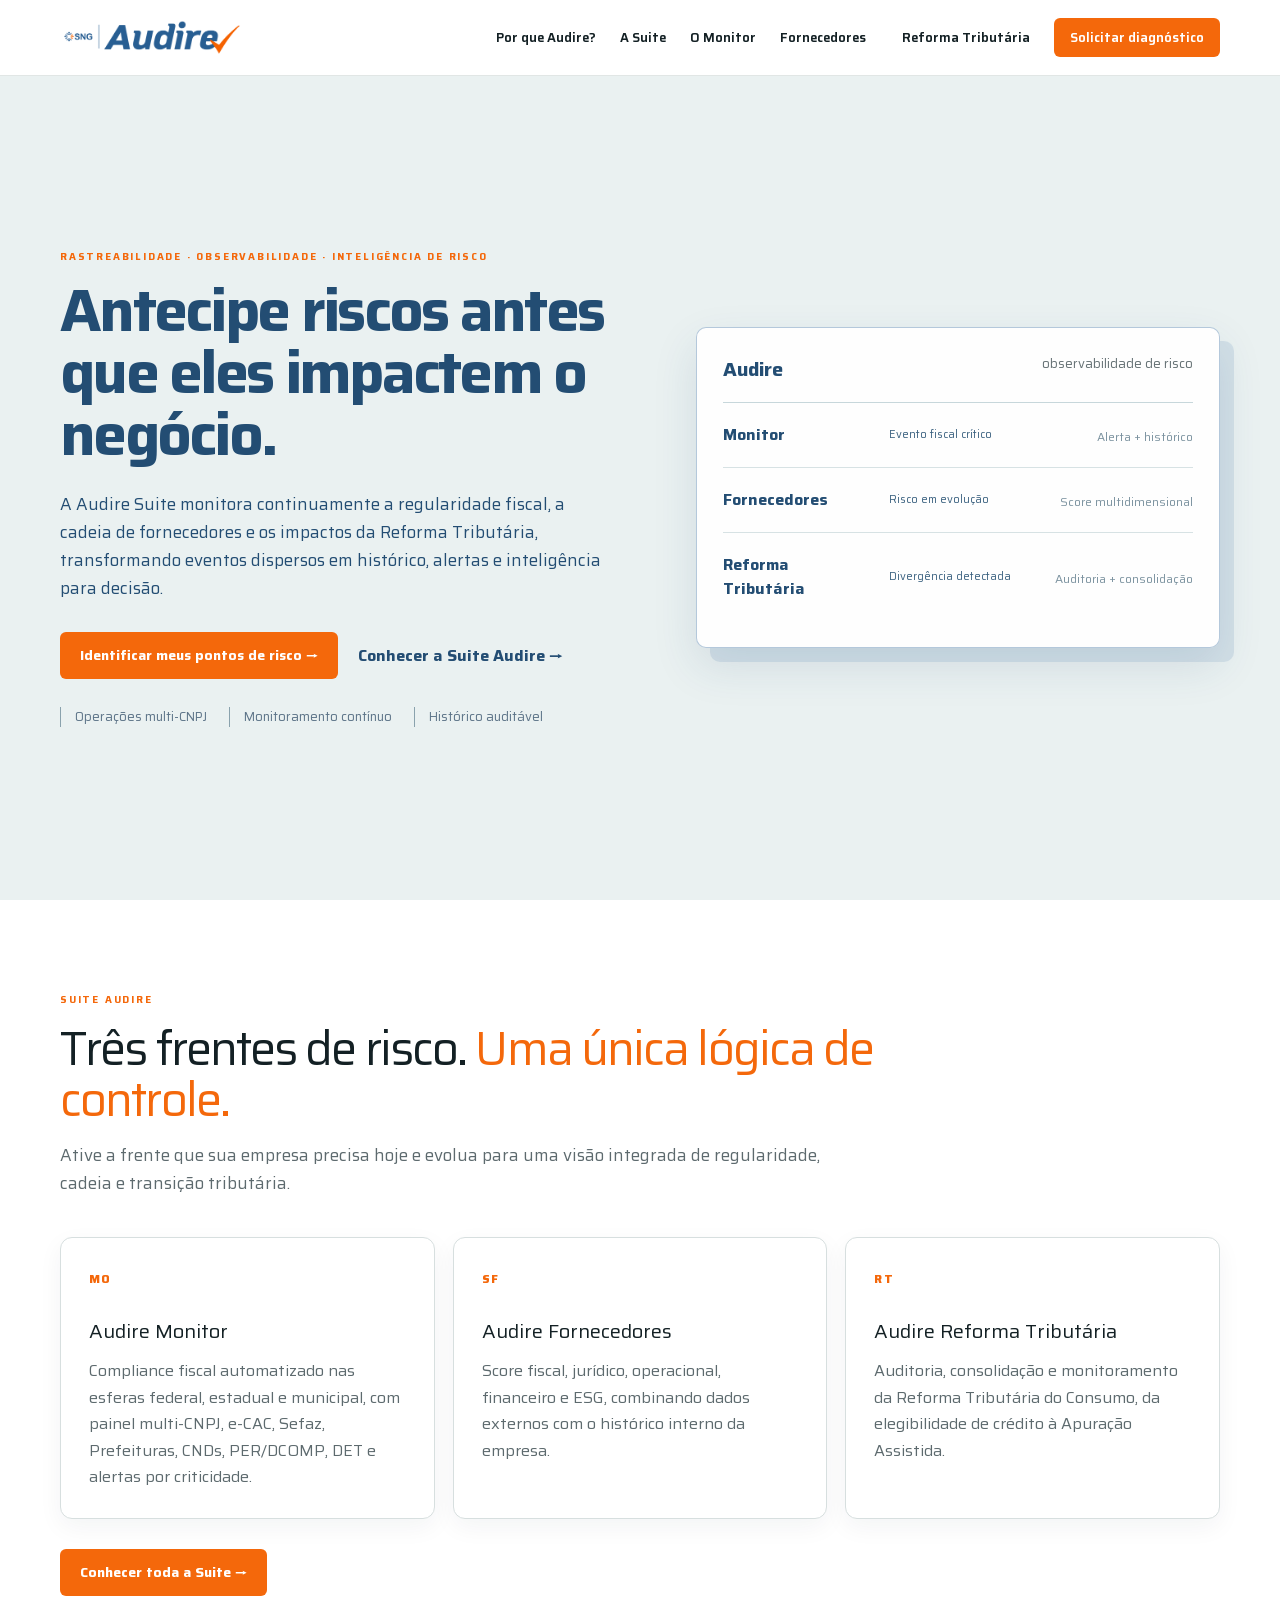
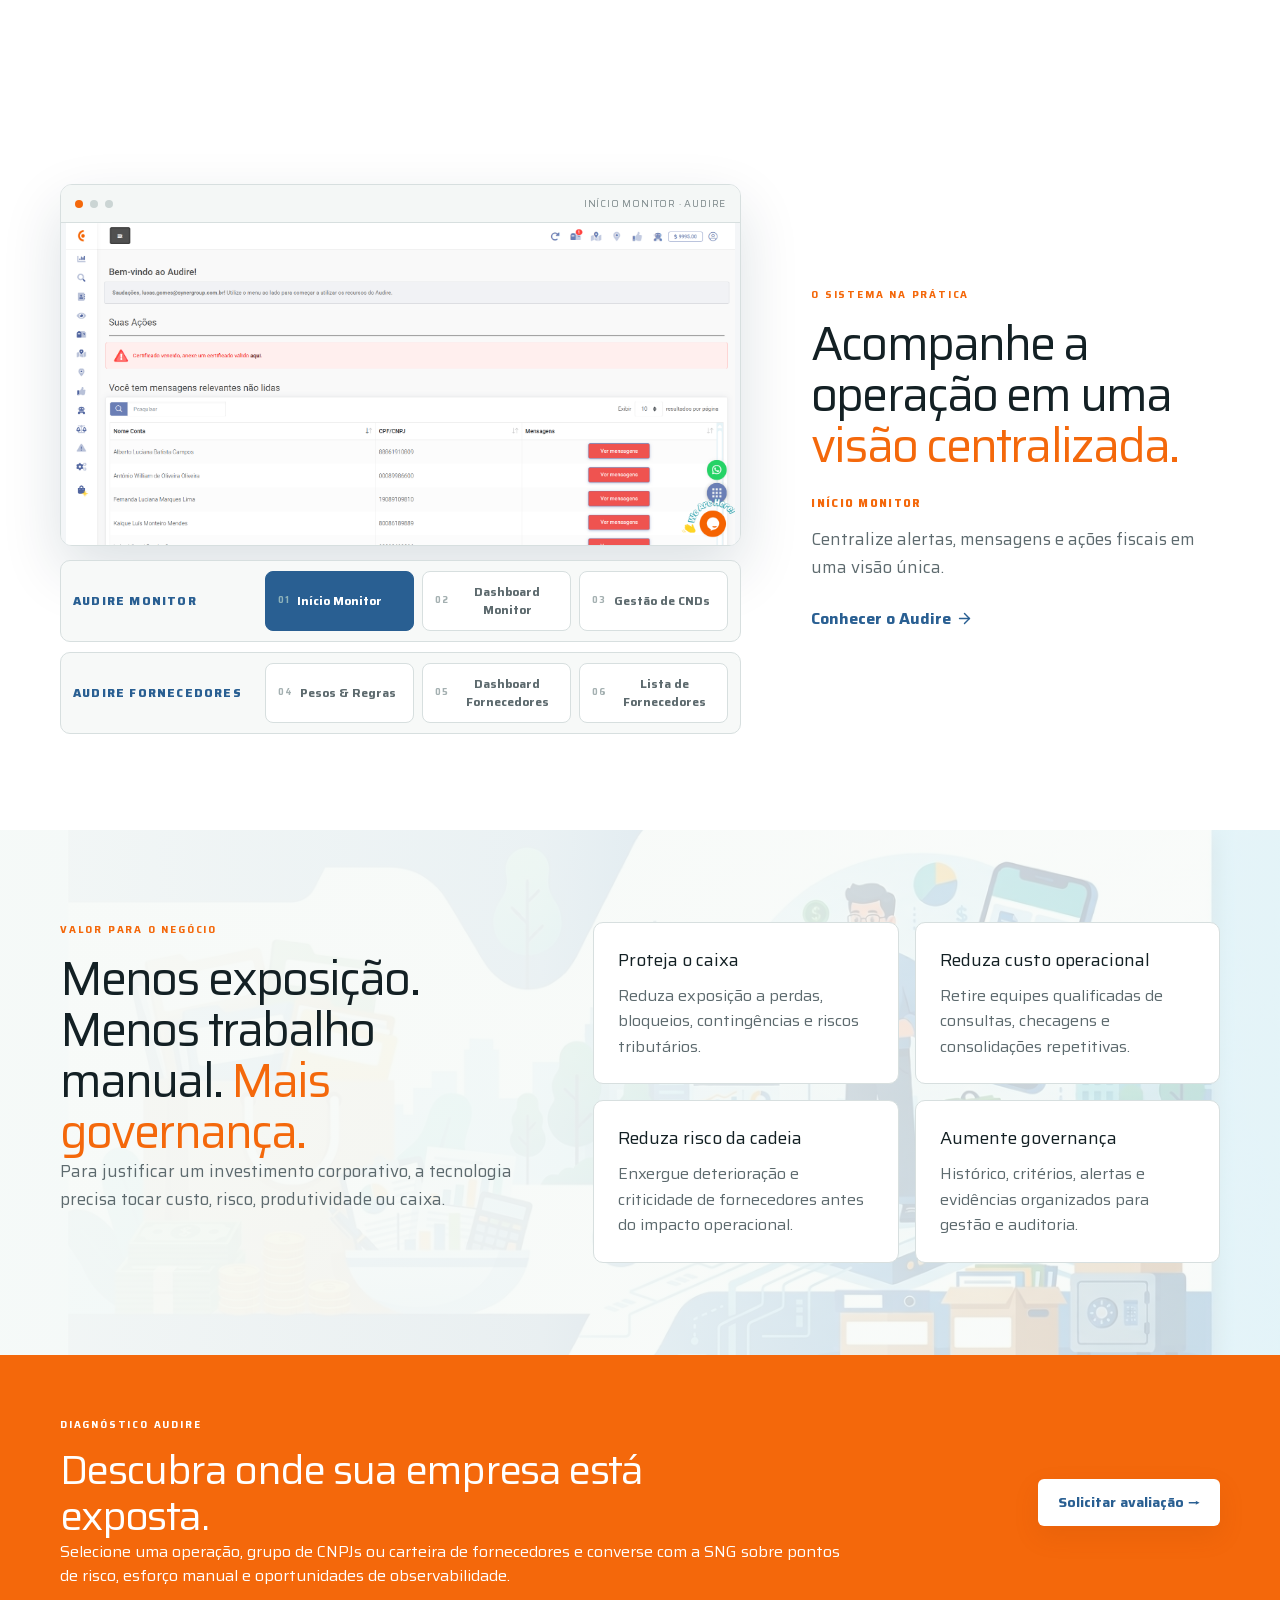
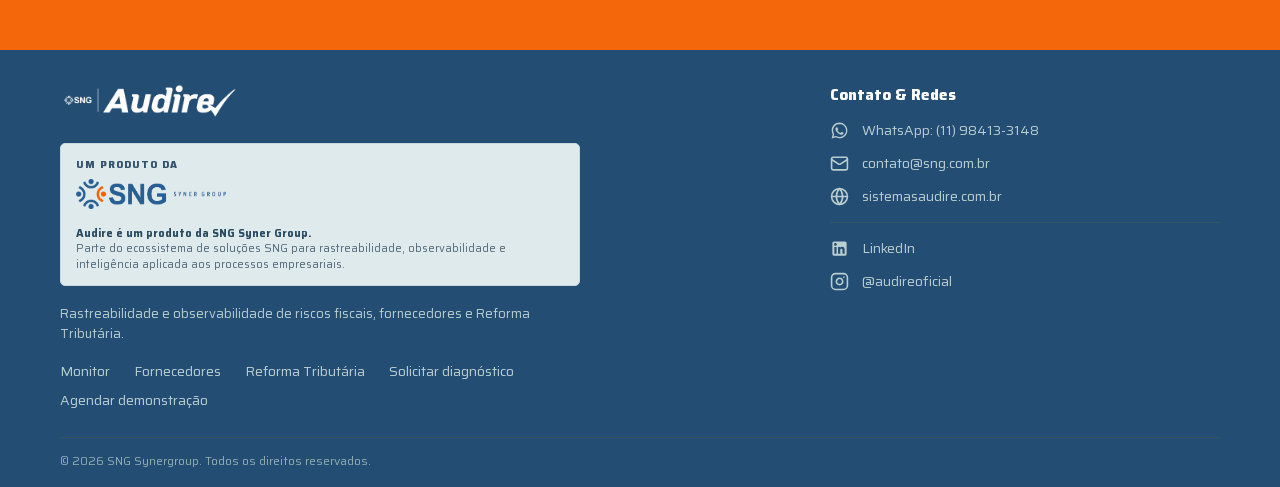
==== index.html @ fe03a654 "initial commit" ====
<!doctype html><html lang="pt-BR"><head><meta charset="utf-8"><meta name="viewport" content="width=device-width,initial-scale=1"><link rel="preconnect" href="https://fonts.googleapis.com"><link rel="preconnect" href="https://fonts.gstatic.com" crossorigin><link href="https://fonts.googleapis.com/css2?family=Saira:wght@100..900&display=swap" rel="stylesheet"><link rel="stylesheet" href="./css/styles.css"><link rel="stylesheet" href="./css/audire.css"><title>Suite Audire | Monitor Fiscal, Score de Fornecedores e Reforma Tributária</title><meta name="description" content="A Suite Audire monitora regularidade fiscal, fornecedores e os impactos da Reforma Tributária."><meta name="theme-color" content="#295f92"><link rel="icon" href="./favicon.ico"></head><body class="">
<header class="site-header"><div class="container nav-wrap">
  <a class="brand" href="./index.html" aria-label="Audire início"><img src="./images/logo-audire.png" alt="SNG Audire" width="2048" height="341"></a>
  <button class="menu-button" aria-label="Abrir menu"><svg viewBox="0 0 24 24" width="24" height="24" fill="none" stroke="currentColor" stroke-width="2"><path d="M4 5h16M4 12h16M4 19h16"/></svg></button>
  <nav class="main-nav" aria-label="Navegação principal">
    <a href="./por-que-audire.html">Por que Audire?</a><a href="./suite.html">A Suite</a><a href="./monitor.html">O Monitor</a><a href="./fornecedores.html">Fornecedores</a><a class="nav-login" href="./reforma-tributaria.html">Reforma Tributária</a><a class="button button-small" href="./contato.html">Solicitar diagnóstico</a>
  </nav>
</div></header><main>
<section class="hero" id="inicio"><div class="container hero-grid"><div class="hero-copy"><div class="eyebrow">Rastreabilidade · Observabilidade · Inteligência de risco</div><h1>Antecipe riscos antes que eles <span>impactem o negócio.</span></h1><p class="lead">A Audire Suite monitora continuamente a regularidade fiscal, a cadeia de fornecedores e os impactos da Reforma Tributária, transformando eventos dispersos em histórico, alertas e inteligência para decisão.</p><div class="hero-cta"><a class="button" href="./contato.html">Identificar meus pontos de risco →</a><a class="text-link" href="./suite.html">Conhecer a Suite Audire →</a></div><div class="hero-tags"><span>Operações multi-CNPJ</span><span>Monitoramento contínuo</span><span>Histórico auditável</span></div></div><div class="hero-panel"><div class="hero-panel-head"><strong>Audire</strong><span>observabilidade de risco</span></div><div class="flow-step active"><b>Monitor</b><span>Evento fiscal crítico</span><small>Alerta + histórico</small></div><div class="flow-step"><b>Fornecedores</b><span>Risco em evolução</span><small>Score multidimensional</small></div><div class="flow-step"><b>Reforma Tributária</b><span>Divergência detectada</span><small>Auditoria + consolidação</small></div></div></div></section>
<section class="section"><div class="container"><div class="section-heading"><div class="eyebrow">Suite Audire</div><h2>Três frentes de risco. <span>Uma única lógica de controle.</span></h2><p class="lead">Ative a frente que sua empresa precisa hoje e evolua para uma visão integrada de regularidade, cadeia e transição tributária.</p></div><div class="pain-grid"><article class="pain-card"><span>MO</span><h3>Audire Monitor</h3><p>Compliance fiscal automatizado nas esferas federal, estadual e municipal, com painel multi-CNPJ, e-CAC, Sefaz, Prefeituras, CNDs, PER/DCOMP, DET e alertas por criticidade.</p></article><article class="pain-card"><span>SF</span><h3>Audire Fornecedores</h3><p>Score fiscal, jurídico, operacional, financeiro e ESG, combinando dados externos com o histórico interno da empresa.</p></article><article class="pain-card"><span>RT</span><h3>Audire Reforma Tributária</h3><p>Auditoria, consolidação e monitoramento da Reforma Tributária do Consumo, da elegibilidade de crédito à Apuração Assistida.</p></article></div><div class="hero-cta"><a class="button" href="./suite.html">Conhecer toda a Suite →</a></div></div></section>
<section
        class="product-preview-section"
        id="sistema"
        aria-labelledby="product-preview-title"
      >
        <div class="container product-preview">
          <div class="product-gallery">
            <div
              class="product-screen"
              id="product-screen-panel"
              role="tabpanel"
              aria-labelledby="product-tab-0"
              aria-busy="true"
            >
              <div class="product-screen-bar" aria-hidden="true">
                <span></span><span></span><span></span
                ><small
                  >Início Monitor<!-- -->
                  · Audire</small
                >
              </div>
              <div class="product-screen-stage">
                <img
                  src="./images/sistema-inicio-monitor.png"
                  alt="Tela inicial do Audire Monitor"
                  width="1901"
                  height="912"
                  class="active"
                  aria-hidden="false"
                  loading="lazy"
                  fetchpriority="auto"
                  decoding="async"
                /><img
                  src="./images/sistema-dashboard-monitor.png"
                  alt=""
                  width="1901"
                  height="912"
                  class=""
                  aria-hidden="true"
                  loading="lazy"
                  fetchpriority="auto"
                  decoding="async"
                /><img
                  src="./images/sistema-cnds.png"
                  alt=""
                  width="1919"
                  height="921"
                  class=""
                  aria-hidden="true"
                  loading="lazy"
                  fetchpriority="auto"
                  decoding="async"
                /><img
                  src="./images/sistema-pesos-regras.png"
                  alt=""
                  width="1897"
                  height="897"
                  class=""
                  aria-hidden="true"
                  loading="lazy"
                  fetchpriority="auto"
                  decoding="async"
                /><img
                  src="./images/sistema-dashboard-fornecedores.png"
                  alt=""
                  width="1896"
                  height="918"
                  class=""
                  aria-hidden="true"
                  loading="lazy"
                  fetchpriority="auto"
                  decoding="async"
                /><img
                  src="./images/sistema-lista-fornecedores.png"
                  alt=""
                  width="1919"
                  height="921"
                  class=""
                  aria-hidden="true"
                  loading="lazy"
                  fetchpriority="auto"
                  decoding="async"
                />
              </div>
            </div>
            <div
              class="product-screen-tabs"
              role="tablist"
              aria-label="Telas do sistema Audire"
            >
              <div class="screen-tab-group">
                <p class="screen-tab-group-title">Audire Monitor</p>
                <div class="screen-tab-grid">
                  <button type="button" role="tab" id="product-tab-0" aria-controls="product-screen-panel" aria-selected="true" class="active" disabled="" data-description="Centralize alertas, mensagens e ações fiscais em uma visão única."><span>01</span>Início Monitor</button>
                  <button type="button" role="tab" id="product-tab-1" aria-controls="product-screen-panel" aria-selected="false" class="" disabled="" data-description="Acompanhe indicadores fiscais e situações que precisam de atenção."><span>02</span>Dashboard Monitor</button>
                  <button type="button" role="tab" id="product-tab-2" aria-controls="product-screen-panel" aria-selected="false" class="" disabled="" data-description="Monitore certidões e pendências fiscais em todas as esferas."><span>03</span>Gestão de CNDs</button>
                </div>
              </div>
              <div class="screen-tab-group">
                <p class="screen-tab-group-title">Audire Fornecedores</p>
                <div class="screen-tab-grid">
                  <button type="button" role="tab" id="product-tab-3" aria-controls="product-screen-panel" aria-selected="false" class="" disabled="" data-description="Configure pesos, critérios e regras para a classificação dos fornecedores."><span>04</span>Pesos &amp; Regras</button>
                  <button type="button" role="tab" id="product-tab-4" aria-controls="product-screen-panel" aria-selected="false" class="" disabled="" data-description="Visualize a evolução do risco e os alertas críticos da cadeia."><span>05</span>Dashboard Fornecedores</button>
                  <button type="button" role="tab" id="product-tab-5" aria-controls="product-screen-panel" aria-selected="false" class="" disabled="" data-description="Consulte o score e a condição de cada fornecedor monitorado."><span>06</span>Lista de Fornecedores</button>
                </div>
              </div>
            </div>
          </div>
          <div class="product-preview-copy">
            <div class="eyebrow">O sistema na prática</div>
            <h2 id="product-preview-title">
              Acompanhe a operação em uma <span>visão centralizada.</span>
            </h2>
            <p class="product-screen-label">Início Monitor</p>
            <p class="lead">
              Centralize alertas, mensagens e ações fiscais em uma visão única.
            </p>
            <a class="text-link" href="./contato.html"
              >Conhecer o Audire
              <svg
                xmlns="http://www.w3.org/2000/svg"
                width="24"
                height="24"
                viewBox="0 0 24 24"
                fill="none"
                stroke="currentColor"
                stroke-width="2"
                stroke-linecap="round"
                stroke-linejoin="round"
                class="lucide lucide-arrow-right"
                aria-hidden="true"
              >
                <path d="M5 12h14"></path>
                <path d="m12 5 7 7-7 7"></path></svg
            ></a>
          </div>
        </div>
      </section>
<section class="section rule-zone"><div class="container rule-grid"><div><div class="eyebrow">Valor para o negócio</div><h2>Menos exposição. Menos trabalho manual. <span>Mais governança.</span></h2><p class="lead">Para justificar um investimento corporativo, a tecnologia precisa tocar custo, risco, produtividade ou caixa.</p></div><div class="benefit-grid"><article><h3>Proteja o caixa</h3><p>Reduza exposição a perdas, bloqueios, contingências e riscos tributários.</p></article><article><h3>Reduza custo operacional</h3><p>Retire equipes qualificadas de consultas, checagens e consolidações repetitivas.</p></article><article><h3>Reduza risco da cadeia</h3><p>Enxergue deterioração e criticidade de fornecedores antes do impacto operacional.</p></article><article><h3>Aumente governança</h3><p>Histórico, critérios, alertas e evidências organizados para gestão e auditoria.</p></article></div></div></section>
<section class="cta-section"><div class="container cta-grid"><div><div class="eyebrow">Diagnóstico Audire</div><h2>Descubra onde sua empresa está exposta.</h2><p>Selecione uma operação, grupo de CNPJs ou carteira de fornecedores e converse com a SNG sobre pontos de risco, esforço manual e oportunidades de observabilidade.</p></div><a class="button" href="./contato.html">Solicitar avaliação →</a></div></section></main>
<footer class="site-footer" id="contato-footer">
  <div class="container footer-grid">
    <div class="footer-brand">
      <a class="footer-logo" aria-label="Audire início" href="./index.html"><img src="./images/logo-audire.png" alt="SNG Audire" width="2048" height="341"></a>
      <div class="syner-signature">
        <div class="syner-label">Um produto da</div>
        <a class="syner-logo-box" href="https://sng.com.br/site/index.php" target="_blank" rel="noopener" aria-label="Conheça a SNG Syner Group"><img class="footer-sng-logo" src="./images/logo-sng-synergroup.png" alt="SNG Syner Group" width="1772" height="355"></a>
        <p class="syner-copy"><strong>Audire é um produto da SNG Syner Group.</strong><br>Parte do ecossistema de soluções SNG para rastreabilidade, observabilidade e inteligência aplicada aos processos empresariais.</p>
      </div>
      <p>Rastreabilidade e observabilidade de riscos fiscais, fornecedores e Reforma Tributária.</p>
      <div class="footer-links"><a href="./monitor.html">Monitor</a><a href="./fornecedores.html">Fornecedores</a><a href="./reforma-tributaria.html">Reforma Tributária</a><a href="./contato.html">Solicitar diagnóstico</a><a href="https://lp.audirecont.com.br/" target="_blank" rel="noopener">Agendar demonstração</a></div>
    </div>
    <div class="footer-contact">
      <div class="foot-group-title">Contato &amp; Redes</div>
      <div class="foot-contact-box">
        <a href="https://wa.me/5511984133148" target="_blank" rel="noopener"><svg viewBox="0 0 24 24" aria-hidden="true"><path d="M12.04 2c-5.46 0-9.91 4.45-9.91 9.91 0 1.75.46 3.45 1.32 4.95L2.05 22l5.25-1.38c1.45.79 3.08 1.21 4.74 1.21 5.46 0 9.91-4.45 9.91-9.91 0-2.65-1.03-5.14-2.9-7.01A9.816 9.816 0 0 0 12.04 2zm.01 1.67c4.55 0 8.24 3.69 8.24 8.24 0 2.2-.86 4.27-2.42 5.82a8.206 8.206 0 0 1-5.82 2.42c-1.45 0-2.88-.38-4.14-1.11l-.3-.17-3.08.81.82-2.99-.19-.31c-.8-1.28-1.23-2.77-1.23-4.3 0-4.55 3.69-8.24 8.24-8.24zm4.52 10.97c-.25-.12-1.47-.72-1.69-.81-.23-.08-.39-.12-.56.12-.17.25-.66.81-.81.98-.15.17-.31.19-.56.06-.25-.12-1.05-.39-2.01-1.24-.74-.66-1.25-1.48-1.39-1.73-.15-.25-.02-.38.11-.5.11-.11.25-.29.38-.44.12-.15.17-.25.25-.42.08-.17.04-.31-.02-.44-.06-.12-.56-1.35-.77-1.85-.2-.48-.41-.42-.56-.43h-.48c-.17 0-.44.06-.67.31-.23.25-.88.86-.88 2.1 0 1.24.9 2.44 1.03 2.61.12.17 1.77 2.7 4.29 3.79.6.26 1.07.41 1.43.53.6.19 1.15.16 1.58.1.48-.07 1.47-.6 1.68-1.18.21-.58.21-1.07.15-1.18-.07-.11-.23-.17-.48-.29z"></path></svg><span>WhatsApp: (11) 98413-3148</span></a>
        <a href="mailto:contato@sng.com.br"><svg viewBox="0 0 24 24" aria-hidden="true" fill="none" stroke="currentColor" stroke-width="2"><rect x="2" y="4" width="20" height="16" rx="2"></rect><path d="m22 7-8.97 5.7a1.94 1.94 0 0 1-2.06 0L2 7"></path></svg><span>contato@sng.com.br</span></a>
        <a href="https://www.sistemasaudire.com.br/" target="_blank" rel="noopener"><svg viewBox="0 0 24 24" aria-hidden="true" fill="none" stroke="currentColor" stroke-width="2"><circle cx="12" cy="12" r="10"></circle><path d="M2 12h20M12 2a15.3 15.3 0 0 1 4 10 15.3 15.3 0 0 1-4 10 15.3 15.3 0 0 1-4-10 15.3 15.3 0 0 1 4-10z"></path></svg><span>sistemasaudire.com.br</span></a>
        <hr>
        <a href="https://www.linkedin.com/company/audirecont/home/" target="_blank" rel="noopener"><svg viewBox="0 0 24 24" aria-hidden="true"><path d="M19 3a2 2 0 0 1 2 2v14a2 2 0 0 1-2 2H5a2 2 0 0 1-2-2V5a2 2 0 0 1 2-2h14m-.5 15.5v-5.3a3.26 3.26 0 0 0-3.26-3.26c-.85 0-1.84.52-2.28 1.3v-1.11h-2.79v8.37h2.79v-4.93c0-.77.62-1.4 1.39-1.4a1.4 1.4 0 0 1 1.4 1.4v4.93h2.75M6.88 8.56a1.68 1.68 0 0 0 1.68-1.68c0-.93-.75-1.69-1.68-1.69a1.69 1.69 0 0 0-1.69 1.69c0 .93.76 1.68 1.69 1.68m1.39 9.94v-8.37H5.5v8.37h2.77z"></path></svg><span>LinkedIn</span></a>
        <a href="https://www.instagram.com/audireoficial/" target="_blank" rel="noopener"><svg viewBox="0 0 24 24" aria-hidden="true" fill="none" stroke="currentColor" stroke-width="2"><rect x="2" y="2" width="20" height="20" rx="5"></rect><path d="M16 11.37A4 4 0 1 1 12.63 8 4 4 0 0 1 16 11.37z"></path><path d="M17.5 6.5h.01"></path></svg><span>@audireoficial</span></a>
      </div>
    </div>
  </div>
  <div class="container footer-bottom">© 2026 SNG Synergroup. Todos os direitos reservados.</div>
</footer><script src="./js/site.js" defer></script></body></html>
---- css/styles.css ----
@font-face{font-family:Saira;font-style:normal;font-weight:100 900;font-stretch:100%;font-display:swap;src:url(../assets/fonts/7838e9cc37e312b6-s.1bio_i4k4_h-7.woff2)format("woff2");unicode-range:U+102-103,U+110-111,U+128-129,U+168-169,U+1A0-1A1,U+1AF-1B0,U+300-301,U+303-304,U+308-309,U+323,U+329,U+1EA0-1EF9,U+20AB}@font-face{font-family:Saira;font-style:normal;font-weight:100 900;font-stretch:100%;font-display:swap;src:url(../assets/fonts/f76ebd581801a14e-s.28pwg5cihh1vo.woff2)format("woff2");unicode-range:U+100-2BA,U+2BD-2C5,U+2C7-2CC,U+2CE-2D7,U+2DD-2FF,U+304,U+308,U+329,U+1D00-1DBF,U+1E00-1E9F,U+1EF2-1EFF,U+2020,U+20A0-20AB,U+20AD-20C4,U+2113,U+2C60-2C7F,U+A720-A7FF}@font-face{font-family:Saira;font-style:normal;font-weight:100 900;font-stretch:100%;font-display:swap;src:url(../assets/fonts/7c1e39d02e51fd6d-s.p.161-8jf3b5y85.woff2)format("woff2");unicode-range:U+0-FF,U+131,U+152-153,U+2BB-2BC,U+2C6,U+2DA,U+2DC,U+304,U+308,U+329,U+2000-206F,U+20AC,U+2122,U+2191,U+2193,U+2212,U+2215,U+FEFF,U+FFFD}@font-face{font-family:Saira Fallback;src:local(Arial);ascent-override:109.52%;descent-override:42.36%;line-gap-override:0.0%;size-adjust:103.63%}.IZpH4a_className{font-family:Saira,Saira Fallback;font-style:normal}.IZpH4a_variable{--font-saira:"Saira", "Saira Fallback"}
@layer properties{@supports (((-webkit-hyphens:none)) and (not (margin-trim:inline))) or ((-moz-orient:inline) and (not (color:rgb(from red r g b)))){:root,:host{--shimmer-angle:20deg}*,:before,:after,::backdrop{--tw-border-style:solid;--tw-font-weight:initial;--tw-outline-style:solid;--tw-blur:initial;--tw-brightness:initial;--tw-contrast:initial;--tw-grayscale:initial;--tw-hue-rotate:initial;--tw-invert:initial;--tw-opacity:initial;--tw-saturate:initial;--tw-sepia:initial;--tw-drop-shadow:initial;--tw-drop-shadow-color:initial;--tw-drop-shadow-alpha:100%;--tw-drop-shadow-size:initial;--tw-shadow:0 0 #0000;--tw-shadow-color:initial;--tw-shadow-alpha:100%;--tw-inset-shadow:0 0 #0000;--tw-inset-shadow-color:initial;--tw-inset-shadow-alpha:100%;--tw-ring-color:initial;--tw-ring-shadow:0 0 #0000;--tw-inset-ring-color:initial;--tw-inset-ring-shadow:0 0 #0000;--tw-ring-inset:initial;--tw-ring-offset-width:0px;--tw-ring-offset-color:#fff;--tw-ring-offset-shadow:0 0 #0000;--tw-translate-x:0;--tw-translate-y:0;--tw-translate-z:0;--tw-animation-delay:0s;--tw-animation-direction:normal;--tw-animation-duration:initial;--tw-animation-fill-mode:none;--tw-animation-iteration-count:1;--tw-enter-blur:0;--tw-enter-opacity:1;--tw-enter-rotate:0;--tw-enter-scale:1;--tw-enter-translate-x:0;--tw-enter-translate-y:0;--tw-exit-blur:0;--tw-exit-opacity:1;--tw-exit-rotate:0;--tw-exit-scale:1;--tw-exit-translate-x:0;--tw-exit-translate-y:0;--scroll-fade-t:0px;--scroll-fade-b:0px;--scroll-fade-s:0px;--scroll-fade-e:0px;--scroll-fade-mask:initial;--shimmer-image:initial;--shimmer-text-fill:initial}}}@layer theme{:root,:host{--font-sans:-apple-system, BlinkMacSystemFont, "Segoe UI", Roboto, "Helvetica Neue", "Noto Sans", Arial, sans-serif, "Apple Color Emoji", "Segoe UI Emoji", "Segoe UI Symbol", "Noto Color Emoji";--font-mono:ui-monospace, SFMono-Regular, Menlo, Monaco, Consolas, "Liberation Mono", "Courier New", monospace;--spacing:.25rem;--text-xs:.75rem;--text-xs--line-height:calc(1 / .75);--text-sm:.875rem;--text-sm--line-height:calc(1.25 / .875);--font-weight-medium:500;--radius-md:.375rem;--radius-lg:.5rem;--default-transition-duration:.15s;--default-transition-timing-function:cubic-bezier(.4, 0, .2, 1);--default-font-family:var(--font-sans);--default-mono-font-family:var(--font-mono)}}@layer base{*,:after,:before,::backdrop{box-sizing:border-box;border:0 solid;margin:0;padding:0}::file-selector-button{box-sizing:border-box;border:0 solid;margin:0;padding:0}html,:host{-webkit-text-size-adjust:100%;tab-size:4;line-height:1.5;font-family:var(--default-font-family,-apple-system, BlinkMacSystemFont, "Segoe UI", Roboto, "Helvetica Neue", "Noto Sans", Arial, sans-serif, "Apple Color Emoji", "Segoe UI Emoji", "Segoe UI Symbol", "Noto Color Emoji");font-feature-settings:var(--default-font-feature-settings,normal);font-variation-settings:var(--default-font-variation-settings,normal);-webkit-tap-highlight-color:transparent}hr{height:0;color:inherit;border-top-width:1px}abbr:where([title]){-webkit-text-decoration:underline dotted;text-decoration:underline dotted}h1,h2,h3,h4,h5,h6{font-size:inherit;font-weight:inherit}a{color:inherit;-webkit-text-decoration:inherit;-webkit-text-decoration:inherit;-webkit-text-decoration:inherit;-webkit-text-decoration:inherit;text-decoration:inherit}b,strong{font-weight:bolder}code,kbd,samp,pre{font-family:var(--default-mono-font-family,ui-monospace, SFMono-Regular, Menlo, Monaco, Consolas, "Liberation Mono", "Courier New", monospace);font-feature-settings:var(--default-mono-font-feature-settings,normal);font-variation-settings:var(--default-mono-font-variation-settings,normal);font-size:1em}small{font-size:80%}sub,sup{vertical-align:baseline;font-size:75%;line-height:0;position:relative}sub{bottom:-.25em}sup{top:-.5em}table{text-indent:0;border-color:inherit;border-collapse:collapse}:-moz-focusring:where(:not(iframe)){outline:auto}progress{vertical-align:baseline}summary{display:list-item}ol,ul,menu{list-style:none}img,svg,video,canvas,audio,iframe,embed,object{vertical-align:middle;display:block}img,video{max-width:100%;height:auto}button,input,select,optgroup,textarea{font:inherit;font-feature-settings:inherit;font-variation-settings:inherit;letter-spacing:inherit;color:inherit;opacity:1;background-color:#0000;border-radius:0}::file-selector-button{font:inherit;font-feature-settings:inherit;font-variation-settings:inherit;letter-spacing:inherit;color:inherit;opacity:1;background-color:#0000;border-radius:0}:where(select:is([multiple],[size])) optgroup{font-weight:bolder}:where(select:is([multiple],[size])) optgroup option{padding-inline-start:20px}::file-selector-button{margin-inline-end:4px}::placeholder{opacity:1}@supports (not ((-webkit-appearance:-apple-pay-button))) or (contain-intrinsic-size:1px){::placeholder{color:currentColor}@supports (color:color-mix(in lab, red, red)){::placeholder{color:color-mix(in oklab, currentcolor 50%, transparent)}}}textarea{resize:vertical}::-webkit-search-decoration{-webkit-appearance:none}::-webkit-date-and-time-value{min-height:1lh;text-align:inherit}::-webkit-datetime-edit{display:inline-flex}::-webkit-datetime-edit-fields-wrapper{padding:0}::-webkit-datetime-edit{padding-block:0}::-webkit-datetime-edit-year-field{padding-block:0}::-webkit-datetime-edit-month-field{padding-block:0}::-webkit-datetime-edit-day-field{padding-block:0}::-webkit-datetime-edit-hour-field{padding-block:0}::-webkit-datetime-edit-minute-field{padding-block:0}::-webkit-datetime-edit-second-field{padding-block:0}::-webkit-datetime-edit-millisecond-field{padding-block:0}::-webkit-datetime-edit-meridiem-field{padding-block:0}::-webkit-calendar-picker-indicator{line-height:1}:-moz-ui-invalid{box-shadow:none}button,input:where([type=button],[type=reset],[type=submit]){appearance:button}::file-selector-button{appearance:button}::-webkit-inner-spin-button{height:auto}::-webkit-outer-spin-button{height:auto}[hidden]:where(:not([hidden=until-found])){display:none!important}}@layer components;@layer utilities{.visible{visibility:visible}.absolute{position:absolute}.fixed{position:fixed}.static{position:static}.sticky{position:sticky}.container{width:100%}@media (min-width:40rem){.container{max-width:40rem}}@media (min-width:48rem){.container{max-width:48rem}}@media (min-width:64rem){.container{max-width:64rem}}@media (min-width:80rem){.container{max-width:80rem}}@media (min-width:96rem){.container{max-width:96rem}}.block{display:block}.flex{display:flex}.hidden{display:none}.inline{display:inline}.inline-block{display:inline-block}.inline-flex{display:inline-flex}.size-6{width:calc(var(--spacing) * 6);height:calc(var(--spacing) * 6)}.size-7{width:calc(var(--spacing) * 7);height:calc(var(--spacing) * 7)}.size-8{width:calc(var(--spacing) * 8);height:calc(var(--spacing) * 8)}.size-9{width:calc(var(--spacing) * 9);height:calc(var(--spacing) * 9)}.h-6{height:calc(var(--spacing) * 6)}.h-7{height:calc(var(--spacing) * 7)}.h-8{height:calc(var(--spacing) * 8)}.h-9{height:calc(var(--spacing) * 9)}.shrink-0{flex-shrink:0}.resize{resize:both}.items-center{align-items:center}.justify-center{justify-content:center}.gap-1{gap:var(--spacing)}.gap-1\.5{gap:calc(var(--spacing) * 1.5)}.rounded-\[min\(var\(--radius-md\)\,10px\)\]{border-radius:min(var(--radius-md), 10px)}.rounded-\[min\(var\(--radius-md\)\,12px\)\]{border-radius:min(var(--radius-md), 12px)}.rounded-lg{border-radius:var(--radius-lg)}.border{border-style:var(--tw-border-style);border-width:1px}.border-transparent{border-color:#0000}.bg-clip-padding{background-clip:padding-box}.px-2{padding-inline:calc(var(--spacing) * 2)}.px-2\.5{padding-inline:calc(var(--spacing) * 2.5)}.text-sm{font-size:var(--text-sm);line-height:var(--tw-leading,var(--text-sm--line-height))}.text-xs{font-size:var(--text-xs);line-height:var(--tw-leading,var(--text-xs--line-height))}.text-\[0\.8rem\]{font-size:.8rem}.font-medium{--tw-font-weight:var(--font-weight-medium);font-weight:var(--font-weight-medium)}.whitespace-nowrap{white-space:nowrap}.underline-offset-4{text-underline-offset:4px}.outline{outline-style:var(--tw-outline-style);outline-width:1px}.blur{--tw-blur:blur(8px);filter:var(--tw-blur,) var(--tw-brightness,) var(--tw-contrast,) var(--tw-grayscale,) var(--tw-hue-rotate,) var(--tw-invert,) var(--tw-saturate,) var(--tw-sepia,) var(--tw-drop-shadow,)}.transition{transition-property:color,background-color,border-color,outline-color,text-decoration-color,fill,stroke,--tw-gradient-from,--tw-gradient-via,--tw-gradient-to,opacity,box-shadow,transform,translate,scale,rotate,filter,-webkit-backdrop-filter,backdrop-filter,display,content-visibility,overlay,pointer-events;transition-timing-function:var(--tw-ease,var(--default-transition-timing-function));transition-duration:var(--tw-duration,var(--default-transition-duration))}.transition-all{transition-property:all;transition-timing-function:var(--tw-ease,var(--default-transition-timing-function));transition-duration:var(--tw-duration,var(--default-transition-duration))}.outline-none{--tw-outline-style:none;outline-style:none}.select-none{-webkit-user-select:none;user-select:none}@media (hover:hover){.hover\:underline:hover{text-decoration-line:underline}}.focus-visible\:ring-3:focus-visible{--tw-ring-shadow:var(--tw-ring-inset,) 0 0 0 calc(3px + var(--tw-ring-offset-width)) var(--tw-ring-color,currentcolor);box-shadow:var(--tw-inset-shadow), var(--tw-inset-ring-shadow), var(--tw-ring-offset-shadow), var(--tw-ring-shadow), var(--tw-shadow)}.active\:not-aria-\[haspopup\]\:translate-y-px:active:not([aria-haspopup]){--tw-translate-y:1px;translate:var(--tw-translate-x) var(--tw-translate-y)}.disabled\:pointer-events-none:disabled{pointer-events:none}.disabled\:opacity-50:disabled{opacity:.5}:where([data-slot=button-group]) .in-data-\[slot\=button-group\]\:rounded-lg{border-radius:var(--radius-lg)}.has-data-\[icon\=inline-end\]\:pr-1\.5:has([data-icon=inline-end]){padding-right:calc(var(--spacing) * 1.5)}.has-data-\[icon\=inline-end\]\:pr-2:has([data-icon=inline-end]){padding-right:calc(var(--spacing) * 2)}.has-data-\[icon\=inline-start\]\:pl-1\.5:has([data-icon=inline-start]){padding-left:calc(var(--spacing) * 1.5)}.has-data-\[icon\=inline-start\]\:pl-2:has([data-icon=inline-start]){padding-left:calc(var(--spacing) * 2)}.aria-invalid\:ring-3[aria-invalid=true]{--tw-ring-shadow:var(--tw-ring-inset,) 0 0 0 calc(3px + var(--tw-ring-offset-width)) var(--tw-ring-color,currentcolor);box-shadow:var(--tw-inset-shadow), var(--tw-inset-ring-shadow), var(--tw-ring-offset-shadow), var(--tw-ring-shadow), var(--tw-shadow)}.\[\&_svg\]\:pointer-events-none svg{pointer-events:none}.\[\&_svg\]\:shrink-0 svg{flex-shrink:0}.\[\&_svg\:not\(\[class\*\=\'size-\'\]\)\]\:size-3 svg:not([class*=size-]){width:calc(var(--spacing) * 3);height:calc(var(--spacing) * 3)}.\[\&_svg\:not\(\[class\*\=\'size-\'\]\)\]\:size-3\.5 svg:not([class*=size-]){width:calc(var(--spacing) * 3.5);height:calc(var(--spacing) * 3.5)}.\[\&_svg\:not\(\[class\*\=\'size-\'\]\)\]\:size-4 svg:not([class*=size-]){width:calc(var(--spacing) * 4);height:calc(var(--spacing) * 4)}}@property --tw-animation-delay{syntax:"*";inherits:false;initial-value:0s}@property --tw-animation-direction{syntax:"*";inherits:false;initial-value:normal}@property --tw-animation-duration{syntax:"*";inherits:false}@property --tw-animation-fill-mode{syntax:"*";inherits:false;initial-value:none}@property --tw-animation-iteration-count{syntax:"*";inherits:false;initial-value:1}@property --tw-enter-blur{syntax:"*";inherits:false;initial-value:0}@property --tw-enter-opacity{syntax:"*";inherits:false;initial-value:1}@property --tw-enter-rotate{syntax:"*";inherits:false;initial-value:0}@property --tw-enter-scale{syntax:"*";inherits:false;initial-value:1}@property --tw-enter-translate-x{syntax:"*";inherits:false;initial-value:0}@property --tw-enter-translate-y{syntax:"*";inherits:false;initial-value:0}@property --tw-exit-blur{syntax:"*";inherits:false;initial-value:0}@property --tw-exit-opacity{syntax:"*";inherits:false;initial-value:1}@property --tw-exit-rotate{syntax:"*";inherits:false;initial-value:0}@property --tw-exit-scale{syntax:"*";inherits:false;initial-value:1}@property --tw-exit-translate-x{syntax:"*";inherits:false;initial-value:0}@property --tw-exit-translate-y{syntax:"*";inherits:false;initial-value:0}@property --scroll-fade-t{syntax:"<length-percentage>";inherits:false;initial-value:0}@property --scroll-fade-b{syntax:"<length-percentage>";inherits:false;initial-value:0}@property --scroll-fade-s{syntax:"<length-percentage>";inherits:false;initial-value:0}@property --scroll-fade-e{syntax:"<length-percentage>";inherits:false;initial-value:0}@property --scroll-fade-mask{syntax:"*";inherits:false}@property --shimmer-angle{syntax:"<angle>";inherits:true;initial-value:20deg}@property --shimmer-image{syntax:"*";inherits:false}@property --shimmer-text-fill{syntax:"*";inherits:false}@media (prefers-reduced-motion:reduce){.shimmer{-webkit-text-fill-color:currentColor;background-image:none;animation:none}}:root{--ink:#101719;--muted:#657174;--line:#dce4e3;--paper:#f7faf8;--orange:#ff6b00;--blue:#295f92;--dark:#295f92;--soft:#eaf3f4;--lightningcss-light:initial;--lightningcss-dark: ;color-scheme:light}*{box-sizing:border-box}html{scroll-behavior:smooth}body{background:var(--paper);color:var(--ink);font-family:var(--font-saira), Arial, Helvetica, sans-serif;margin:0}.site-shell{overflow:hidden}.container{width:min(1180px,100% - 48px);margin:auto}.site-header{border-bottom:1px solid var(--line);background:#fff;align-items:center;height:82px;display:flex}.nav-wrap{justify-content:space-between;align-items:center;gap:30px;display:flex}.brand img{width:205px;height:auto;display:block}.main-nav{align-items:center;gap:28px;display:flex}.main-nav a,.back-link{color:var(--ink);font-size:14px;font-weight:600;text-decoration:none}.main-nav a:hover,.back-link:hover{color:var(--orange)}.nav-login{margin-left:12px}.button{background:var(--orange);color:#fff;cursor:pointer;border:0;border-radius:999px;justify-content:center;align-items:center;gap:10px;padding:15px 23px;font-size:15px;font-weight:700;text-decoration:none;display:inline-flex}.button svg,.text-link svg{width:17px;height:17px}.button-small{padding:11px 18px;font-size:13px}.button-light{color:var(--dark);background:#fff}.menu-button{background:0 0;border:0;display:none}.hero{background:var(--dark);color:#fff;padding:110px 0 105px}.hero-grid{grid-template-columns:1.03fr .97fr;align-items:center;gap:80px;display:grid}.eyebrow{color:var(--orange);text-transform:uppercase;letter-spacing:.16em;margin-bottom:18px;font-size:11px;font-weight:700}.hero h1,.inner-page h1{letter-spacing:-.055em;margin:0 0 25px;font-size:clamp(42px,5.5vw,76px);font-weight:800;line-height:1.02}.hero h1 span,h1 span,h2 span{color:var(--orange)}.lead{color:var(--muted);max-width:640px;font-size:18px;line-height:1.6}.hero .lead{color:#bed0d3}.hero-cta{flex-wrap:wrap;align-items:center;gap:20px;margin-top:34px;display:flex}.text-link{color:inherit;align-items:center;gap:5px;font-weight:700;text-decoration:none;display:inline-flex}.trustline{color:#a6c1c4;flex-wrap:wrap;gap:21px;margin-top:54px;font-size:12px;display:flex}.trustline span{border-left:1px solid #577278;padding-left:12px}.trace-card{background:#123e50;border:1px solid #306171;border-radius:22px;padding:24px;box-shadow:0 25px 60px #0004}.trace-head{border-bottom:1px solid #3e6672;justify-content:space-between;align-items:start;padding-bottom:21px;display:flex}.live{letter-spacing:.12em;color:#8de1a3;font-size:10px}.flow{flex-direction:column;display:flex}.flow-step{border-bottom:1px solid #2b5a68;grid-template-columns:36px 1fr auto;align-items:center;gap:13px;padding:17px 0;display:grid}.flow-step:last-child{border:0}.flow-step small{color:#99b2b7;margin-top:4px;font-size:12px;display:block}.flow-step>span{color:#8caeb2;font-size:11px}.flow-step.active{color:#fff}.flow-step.active .flow-n{background:var(--orange);color:#fff}.flow-n{width:28px;height:28px;color:var(--dark);background:#d4e6e3;border-radius:50%;place-items:center;font-size:11px;font-weight:700;display:grid}.proof{border-bottom:1px solid var(--line);background:#fff}.proof-grid{grid-template-columns:repeat(4,1fr);gap:20px;padding:38px 0;display:grid}.proof-grid div{border-right:1px solid var(--line);padding-left:25px}.proof-grid div:first-child{padding-left:0}.proof-grid div:last-child{border:0}.proof b{font-size:27px;display:block}.proof em{color:var(--blue);font-style:normal}.proof span{color:var(--muted);margin-top:7px;font-size:12px;display:block}.section-head{grid-template-columns:1fr .75fr;align-items:end;gap:70px;margin-bottom:60px;display:grid}.section h2,.statement h2{letter-spacing:-.05em;margin:0;font-size:clamp(35px,4.5vw,58px);line-height:1.04}.section-head .lead{margin:0}.cards{grid-template-columns:repeat(3,1fr);gap:16px;display:grid}.card{border:1px solid var(--line);background:#fff;border-radius:14px;min-height:200px;padding:28px}.card-index{color:var(--orange);font-size:12px;font-weight:800}.card p{color:var(--muted);margin:0;line-height:1.5}.statement-section{background:var(--soft)}.statement{max-width:850px;margin-left:max(24px,50vw - 590px)}.statement .lead{margin:28px 0}.rules-layout{grid-template-columns:.8fr 1.2fr;align-items:center;gap:100px;display:grid}.checks{gap:14px;margin-top:35px;display:grid}.check{color:var(--muted);align-items:center;gap:10px;font-size:14px;display:flex}.check svg{width:18px;color:var(--orange)}.rule-builder{border:1px solid var(--line);background:#fff;border-radius:17px;padding:25px;box-shadow:0 18px 45px #173e4b14}.window-top{border-bottom:1px solid var(--line);justify-content:space-between;margin-bottom:24px;padding-bottom:17px;display:flex}.window-top span{color:#a6b3b4;letter-spacing:3px}.rule-builder p{flex-wrap:wrap;align-items:center;gap:9px;margin:15px 0;display:flex}.rule-builder small{color:#859395;font-weight:700}.rule-builder b{background:#edf5f4;border-radius:5px;padding:8px 11px;font-size:13px}.rule-builder .green{color:#328248;background:#e1f4e5}.rule-result{border-top:1px solid var(--line);color:var(--muted);justify-content:space-between;margin-top:25px;padding-top:18px;font-size:13px;display:flex}.rule-result strong{color:#328248}.cta-section{background:var(--orange);color:#fff;padding:70px 0}.cta-inner{justify-content:space-between;align-items:center;gap:30px;display:flex}.cta-section .eyebrow{color:#fff}.cta-section h2{letter-spacing:-.04em;max-width:700px;margin:0;font-size:clamp(30px,4vw,48px)}.footer{color:#b9d1d2;background:#092d3e;padding:28px 0}.footer-inner{justify-content:space-between;align-items:center;gap:25px;font-size:12px;display:flex}.footer img{filter:brightness(0)invert();width:150px}.footer a{color:#fff;margin-left:20px;text-decoration:none}.inner-page{min-height:calc(100vh - 82px);padding:65px 0 120px}.back-link{color:var(--blue);margin-bottom:70px;display:inline-block}.page-lead{color:var(--muted);max-width:750px;margin:0 0 70px;font-size:21px;line-height:1.55}.solution-grid{grid-template-columns:repeat(3,1fr);gap:18px;display:grid}.solution-card{border:1px solid var(--line);background:#fff;border-radius:15px;min-height:300px;padding:32px}.solution-card>svg{color:var(--orange);width:30px;height:30px}.solution-card h2{margin:32px 0 14px;font-size:23px}.solution-card p,.journey-grid p,.market-copy p{color:var(--muted);line-height:1.6}.solution-card .text-link{color:var(--blue);margin-top:20px;font-size:14px}.detail-section{background:var(--dark);color:#fff;border-radius:20px;grid-template-columns:1fr 1fr;gap:50px;margin-top:110px;padding:55px;display:grid}.detail-section h2{letter-spacing:-.04em;font-size:40px}.detail-list{color:#d0e0df;align-content:center;gap:18px;display:grid}.detail-list div{align-items:center;gap:12px;display:flex}.detail-list svg{color:var(--orange)}.journey-grid{background:var(--line);grid-template-columns:repeat(3,1fr);gap:1px;margin-bottom:50px;display:grid}.journey-grid article{background:#fff;min-height:190px;padding:28px}.journey-grid span{color:var(--orange);letter-spacing:.12em;font-size:11px;font-weight:800}.journey-grid h2{margin:28px 0 10px;font-size:21px}.market-stats{grid-template-columns:repeat(3,1fr);gap:18px;margin-bottom:80px;display:grid}.market-stats>div{border:1px solid var(--line);background:#fff;border-radius:14px;padding:28px}.market-stats small,.market-stats span{color:var(--muted);font-size:12px;display:block}.market-stats b{color:var(--blue);margin:22px 0 9px;font-size:38px;display:block}.market-copy{background:var(--soft);border-radius:18px;max-width:850px;margin-bottom:50px;padding:48px}.market-copy h2{letter-spacing:-.04em;font-size:38px}.market-copy small{color:var(--muted);line-height:1.5}.market-copy a{color:var(--blue)}.contact-layout{grid-template-columns:1fr 1fr;gap:100px;display:grid}.contact-points{color:var(--blue);gap:15px;margin-top:38px;font-weight:700;display:grid}.contact-points span:before{content:"✓";color:var(--orange);margin-right:10px}.contact-form{border:1px solid var(--line);background:#fff;border-radius:16px;gap:18px;padding:32px;display:grid}.contact-form label{gap:8px;font-size:13px;font-weight:700;display:grid}.contact-form input,.contact-form textarea{font:inherit;border:1px solid var(--line);background:var(--paper);border-radius:7px;padding:13px}.contact-form textarea{resize:vertical}.form-success{color:#328248;margin:0;font-size:13px}@media (max-width:800px){.container{width:min(100% - 32px,600px)}.site-header{height:70px}.brand img{width:160px}.menu-button{color:var(--dark);display:block}.main-nav{z-index:3;border-bottom:1px solid var(--line);background:#fff;flex-direction:column;align-items:stretch;padding:22px 20px;display:none;position:absolute;top:70px;left:0;right:0}.main-nav.open{display:flex}.nav-login{margin:0}.hero{padding:70px 0}.hero-grid,.rules-layout,.contact-layout{grid-template-columns:1fr;gap:45px}.hero h1{font-size:52px}.trace-card{padding:18px}.proof-grid{grid-template-columns:repeat(2,1fr);gap:24px}.proof-grid div{border:0;padding:0}.section,.statement-section{padding:75px 0}.section-head{grid-template-columns:1fr;gap:22px;margin-bottom:35px}.cards,.solution-grid,.journey-grid{grid-template-columns:1fr}.statement{margin-left:auto}.cta-inner,.footer-inner{flex-direction:column;align-items:flex-start}.footer-inner div{gap:15px;display:flex}.footer a{margin:0}.detail-section{grid-template-columns:1fr;padding:30px}.detail-section h2,.market-copy h2{font-size:30px}.market-stats{grid-template-columns:1fr;margin-bottom:50px}.inner-page{padding-top:35px}.back-link{margin-bottom:45px}.page-lead{margin-bottom:45px;font-size:18px}.contact-layout{gap:35px}}body{padding-top:82px}.site-header{z-index:100;position:fixed;top:0;left:0;right:0}.hero{align-items:center;min-height:calc(100dvh - 82px);padding:clamp(50px,8vh,110px) 0;display:flex}@media (max-width:800px){body{padding-top:70px}.hero{min-height:calc(100dvh - 70px);padding:50px 0}}html{scrollbar-color:var(--orange) #e8eceb;scrollbar-width:thin}::-webkit-scrollbar{width:12px}::-webkit-scrollbar-track{background:#e8eceb}::-webkit-scrollbar-thumb{background:var(--orange);border:3px solid #e8eceb;border-radius:999px}::-webkit-scrollbar-thumb:hover{background:#e85f00}@media (min-width:801px) and (max-height:950px){.hero{padding:32px 0}.hero-grid{gap:60px}.hero h1{margin-bottom:18px;font-size:clamp(42px,4.6vw,66px)}.hero .lead{font-size:16px;line-height:1.45}.hero-cta{margin-top:24px}.trustline{margin-top:28px}.trace-card{padding:20px}.trace-head{padding-bottom:14px}.flow-step{padding:11px 0}}body{caret-color:#0000;flex-direction:column;min-height:100dvh;display:flex}input,textarea,[contenteditable=true]{caret-color:auto}body>main{flex:1;width:100%}.inner-page h1{max-width:980px}.inner-page .eyebrow{margin-bottom:22px}.inner-page .page-lead{margin-top:28px;margin-bottom:64px}.inner-page>.container>:last-child{margin-bottom:0}.contact-layout{align-items:start}.contact-form{margin-top:4px}.inner-page{padding-top:52px}.inner-page .page-lead{margin-top:22px}.inner-page:has(.contact-layout){min-height:calc(100dvh - 82px);padding:38px 0 52px}.inner-page:has(.contact-layout) .back-link{margin-bottom:30px}.inner-page:has(.contact-layout) h1{font-size:clamp(42px,4.25vw,62px);line-height:1.02}.inner-page:has(.contact-layout) .page-lead{margin:20px 0 26px;font-size:18px;line-height:1.5}.inner-page:has(.contact-layout) .contact-points{gap:11px;margin-top:24px}.inner-page:has(.contact-layout) .contact-form{gap:14px;padding:26px}.inner-page:has(.contact-layout) .contact-form label{gap:6px}:is(.inner-page:has(.contact-layout) .contact-form input,.inner-page:has(.contact-layout) .contact-form textarea){padding:11px}.site-footer{background:var(--dark);color:#b9d1d2;padding:72px 0 0}.footer-grid{grid-template-columns:minmax(0,1fr) 390px;align-items:start;gap:100px;padding-bottom:56px;display:grid}.footer-logo{display:inline-block}.footer-logo img{filter:brightness(0)invert();width:245px;height:auto;display:block}.footer-brand p{max-width:500px;margin:20px 0 32px;font-size:15px;line-height:1.7}.footer-links a,.foot-contact-box a{color:inherit;text-decoration:none;transition:color .2s}.footer-links a:hover,.foot-contact-box a:hover{color:var(--orange)}.foot-group-title{color:#fff;margin-bottom:22px;font-size:17px;font-weight:800}.foot-contact-box{gap:18px;display:grid}.foot-contact-box a{align-items:center;gap:13px;font-size:15px;display:flex}.foot-contact-box svg{fill:currentColor;stroke-linecap:round;stroke-linejoin:round;flex:0 0 19px;width:19px;height:19px}.foot-contact-box svg[fill=none]{fill:none}.foot-contact-box hr{background:#345361;border:0;width:100%;height:1px;margin:5px 0}.footer-bottom{color:#8faeb1;border-top:1px solid #345361;padding:24px 0 28px;font-size:12px}@media (max-width:800px){.inner-page{padding:54px 0 76px}.inner-page .back-link{margin-bottom:38px}.inner-page .page-lead{margin-top:22px;margin-bottom:44px}.site-footer{padding-top:52px}.footer-grid{grid-template-columns:1fr;gap:46px;padding-bottom:42px}.footer-brand p{margin:16px 0 26px}.inner-page:has(.contact-layout){min-height:auto;padding:42px 0 72px}.inner-page:has(.contact-layout) h1{font-size:clamp(40px,12vw,54px)}}.contact-split-page{background:#fff;flex:0 0 calc(100dvh - 82px);grid-template-columns:minmax(360px,43%) minmax(0,57%);height:calc(100dvh - 82px);display:grid;overflow:hidden}.contact-image-panel{background:url(../images/fontcash/form.jpeg) 50%/cover no-repeat;min-height:100%}.contact-form-panel{background:#fff;justify-content:center;padding:30px clamp(32px,5vw,92px) 34px;display:flex;overflow-y:auto}.contact-form-content{width:min(760px,100%)}.contact-panel-top{justify-content:space-between;align-items:center;gap:24px;margin-bottom:22px;display:flex}.contact-panel-top .back-link{margin:0}.contact-panel-top>a:last-child{color:var(--orange);font-size:13px;font-weight:800}.contact-form-content>.eyebrow{margin-bottom:12px}.contact-form-content>h1{letter-spacing:-.05em;max-width:720px;margin:0;font-size:clamp(36px,3.25vw,54px);line-height:1.02}.contact-intro{color:var(--muted);max-width:680px;margin:13px 0 18px;font-size:15px;line-height:1.45}.contact-form.contact-form-full{box-shadow:none;border:0;border-radius:0;padding:0;display:block}.contact-fields{grid-template-columns:repeat(2,minmax(0,1fr));gap:14px 12px;display:grid}.contact-form-full label{gap:7px;font-size:12px;font-weight:800;display:grid}.contact-form-full input,.contact-form-full textarea,.contact-form-full select{width:100%;font:inherit;color:var(--ink);border:1px solid var(--line);background:#f5f8f7;border-radius:8px;outline:none;padding:11px 12px}.contact-form-full input:focus,.contact-form-full textarea:focus,.contact-form-full select:focus{border-color:var(--orange);box-shadow:0 0 0 3px #ff6b0018}.contact-form-full textarea{resize:vertical;min-height:82px}.contact-form-full .field-full{grid-column:1/-1}.contact-form-full>.button{width:100%;margin-top:18px}.contact-form-full .privacy{color:var(--muted);text-align:center;margin:11px 0 0;font-size:11px;line-height:1.45}.contact-form-full [aria-invalid=true]{border-color:#b9382f}.field-error{color:#b9382f;font-size:11px;font-weight:600;line-height:1.35}.contact-form-full .consent-field{color:var(--muted);gap:5px;font-weight:500}.consent-field>span:first-child{align-items:flex-start;gap:9px;display:flex}.contact-form-full .consent-field input[type=checkbox]{width:16px;height:16px;accent-color:var(--orange);flex:0 0 16px;margin:1px 0 0;padding:0}.contact-form-full>.button:disabled{cursor:not-allowed;opacity:.7;box-shadow:none;transform:none}@media (max-width:900px){.contact-split-page{flex:none;grid-template-columns:1fr;height:auto;min-height:calc(100dvh - 70px);overflow:visible}.contact-image-panel{background-position:50% 42%;min-height:38vh}.contact-form-panel{padding:42px 24px 60px;overflow:visible}}@media (max-width:560px){.contact-image-panel{min-height:30vh}.contact-fields{grid-template-columns:1fr}.contact-form-full .field-full{grid-column:auto}.contact-panel-top{margin-bottom:25px}.contact-form-content>h1{font-size:40px}}.applications-section{background:#fff}.usecase-grid{border-top:1px solid var(--line);border-left:1px solid var(--line);grid-template-columns:repeat(4,1fr);display:grid}.usecase{border-right:1px solid var(--line);border-bottom:1px solid var(--line);min-height:190px;padding:28px}.usecase>span{color:var(--orange);letter-spacing:.12em;font-size:11px;font-weight:800}.usecase h3{margin:28px 0 10px;font-size:19px}.usecase p,.governance-grid p{color:var(--muted);margin:0;line-height:1.55}.finance-evolution{background:var(--dark);color:#fff}.evolution-grid{grid-template-columns:1fr 1fr;align-items:center;gap:100px;display:grid}.evolution-rail{display:grid}.evolution-item{border-bottom:1px solid #315665;gap:18px;padding:22px 0;display:flex;position:relative}.evolution-item:last-child{border-bottom:0}.evolution-item i{background:var(--orange);border-radius:50%;flex:0 0 14px;width:14px;height:14px;margin-top:3px;box-shadow:0 0 0 6px #ff6b0022}.evolution-item small{color:#9db9bd;margin-top:7px;display:block}.governance-section{background:var(--soft)}.governance-grid{grid-template-columns:repeat(3,1fr);gap:14px;display:grid}.governance-grid article{border:1px solid var(--line);background:#fff;border-radius:12px;padding:26px}.governance-grid h3{margin:0 0 11px;font-size:19px}@media (max-width:900px){.usecase-grid{grid-template-columns:repeat(2,1fr)}.evolution-grid{grid-template-columns:1fr;gap:45px}.governance-grid{grid-template-columns:repeat(2,1fr)}}@media (max-width:560px){.usecase-grid,.governance-grid{grid-template-columns:1fr}.usecase{min-height:auto}}@media (min-width:901px) and (max-height:1000px){.contact-form-panel{padding-top:18px;padding-bottom:18px}.contact-panel-top{margin-bottom:14px}.contact-form-content>.eyebrow{margin-bottom:8px}.contact-form-content>h1{font-size:clamp(36px,2.7vw,46px);line-height:1}.contact-intro{margin:10px 0 13px;font-size:14px;line-height:1.35}.contact-fields{gap:9px 12px}.contact-form-full label{gap:4px}.contact-form-full input,.contact-form-full textarea,.contact-form-full select{padding:9px 11px}.contact-form-full textarea{min-height:62px}.contact-form-full>.button{margin-top:12px;padding:12px 20px}.contact-form-full .privacy{margin-top:7px;line-height:1.3}}.statement-showcase{grid-template-columns:minmax(0,.9fr) minmax(420px,1.1fr);align-items:center;gap:70px;display:grid}.statement-showcase .statement{margin-left:0}.statement-showcase>img{object-fit:cover;object-position:right center;border-radius:18px;width:100%;height:430px;display:block;box-shadow:0 22px 55px #173e4b20}.rule-zone{background-image:linear-gradient(90deg,#f7faf8fa 0%,#f7faf8f0 42%,#f7faf8d1 72%,#f7faf8c2 100%),url(../images/fontcash/motor-de-regras.png);background-position:50%;background-repeat:no-repeat;background-size:cover}.finance-evolution{background-image:linear-gradient(90deg,#092d3efa,#092d3ed4),url(../images/fontcash/integracoes-open-finance.png);background-position:50%;background-repeat:no-repeat;background-size:cover}.governance-section{background-image:linear-gradient(90deg,#eaf3f4f7 0%,#eaf3f4e3 55%,#eaf3f4c7 100%),url(../images/fontcash/governanca-auditoria.png);background-position:50%;background-repeat:no-repeat;background-size:cover}@media (max-width:900px){.statement-showcase{grid-template-columns:1fr;gap:38px}.statement-showcase>img{height:320px}.rule-zone,.governance-section{background-image:none}}.motion-item{opacity:0;transition:opacity .72s cubic-bezier(.22, 1, .36, 1) var(--motion-delay,0s), transform .72s cubic-bezier(.22, 1, .36, 1) var(--motion-delay,0s);transform:translateY(34px)}.motion-item.motion-visible{opacity:1;transform:translateY(0)}.brand img{transition:transform .35s,filter .35s}.brand:hover img{transform:scale(1.035)}.main-nav a:not(.button){transition:color .25s,transform .25s;position:relative}.main-nav a:not(.button):hover{transform:translateY(-2px)}.main-nav a:not(.button):after{content:"";background:var(--orange);border-radius:2px;height:2px;transition:right .3s;position:absolute;bottom:-7px;left:0;right:100%}.main-nav a:not(.button):hover:after{right:0}.button{transition:transform .25s,box-shadow .25s,background-color .25s;position:relative;overflow:hidden}.button:before{content:"";background:linear-gradient(90deg,#0000,#fff5,#0000);transition:transform .55s;position:absolute;inset:0;transform:translate(-110%)skew(-18deg)}.button:hover:before{transform:translate(110%)skew(-18deg)}.card,.solution-card,.market-stats>div,.usecase,.governance-grid article{transition:transform .35s cubic-bezier(.22,1,.36,1),box-shadow .35s,border-color .35s}.card:hover,.solution-card:hover,.market-stats>div:hover,.usecase:hover,.governance-grid article:hover{border-color:#f1a66f;transform:translateY(-8px);box-shadow:0 18px 45px #173e4b16}.trace-card{animation:5s ease-in-out infinite card-float}.statement-showcase>img,.rules-photo,.governance-image,.evolution-image,.contact-image-panel{transition:transform .8s cubic-bezier(.22,1,.36,1),filter .5s}.statement-showcase>img:hover{filter:saturate(1.08);transform:scale(1.018)}.evolution-item:nth-child(2) i{animation-delay:.3s}.evolution-item:nth-child(3) i{animation-delay:.6s}.evolution-item:nth-child(4) i{animation-delay:.9s}.foot-contact-box a{transition:color .2s,transform .25s}.foot-contact-box a:hover{transform:translate(5px)}@keyframes header-enter{0%{opacity:0;transform:translateY(-100%)}to{opacity:1;transform:translateY(0)}}@keyframes card-float{0%,to{transform:translateY(0)}50%{transform:translateY(-7px)}}@keyframes active-pulse{0%,to{box-shadow:0 0 #ff6b0055}50%{box-shadow:0 0 0 8px #ff6b0000}}@keyframes node-pulse{0%,to{box-shadow:0 0 0 6px #ff6b0022}50%{box-shadow:0 0 0 12px #ff6b0008}}@media (prefers-reduced-motion:reduce){html{scroll-behavior:auto}*,:before,:after{scroll-behavior:auto!important;transition-duration:.01ms!important;animation-duration:.01ms!important;animation-iteration-count:1!important}.motion-item{opacity:1;transform:none}}:root{--ink:#132024;--muted:#5d6a6e;--line:#d7dfdf;--paper:#f7f9f8;--orange:#f4680b;--blue:#295f92;--dark:#295f92;--soft:#eaf1f1}body{font-family:var(--font-saira), Arial, Helvetica, sans-serif;font-synthesis:none;background:#fff;padding-top:76px;font-size:16px;line-height:1.5}.container{width:min(1160px,100% - 56px)}.site-header{height:76px;box-shadow:none;border-bottom:1px solid #e1e6e5}.brand img{width:188px}.main-nav{gap:24px}.main-nav a,.back-link{font-size:13px;font-weight:600}.button{box-shadow:none;border-radius:6px;padding:13px 20px;font-size:14px}.button-small{padding:10px 16px}.button:hover{transform:translateY(-1px);box-shadow:0 7px 18px #f4680b20}.eyebrow{letter-spacing:.18em;margin-bottom:16px;font-size:10px}.hero{color:#234d73;background:#eaf1f1;min-height:calc(100dvh - 76px);padding:64px 0}.hero h1{letter-spacing:-.045em;max-width:720px;margin-bottom:24px;font-size:clamp(42px,4.7vw,66px);font-weight:700;line-height:1.03}.hero h1 span{color:#234d73}.hero .lead{color:#234d73;max-width:680px;font-size:17px;line-height:1.65}.hero-cta{margin-top:30px}.trustline{margin-top:40px}.trace-card{box-shadow:none;background:#123f50;border-radius:8px;padding:24px;animation:none}.flow-step{padding:14px 0}.flow-step.active .flow-n{animation:none}.proof-grid{padding:30px 0}.proof b{font-size:25px}.proof span{font-size:11px}.section,.statement-section{padding:92px 0}.section-head{grid-template-columns:1fr .68fr;gap:64px;margin-bottom:46px}.section h2,.statement h2{letter-spacing:-.04em;font-size:clamp(34px,3.7vw,50px);line-height:1.08}.lead{font-size:17px;line-height:1.65}.cards{border-top:1px solid var(--line);grid-template-columns:repeat(2,1fr);gap:0}.card{border:0;border-bottom:1px solid var(--line);background:0 0;border-radius:0;min-height:0;padding:28px 34px 30px 0}.card:nth-child(2n){border-left:1px solid var(--line);padding-left:34px}.card h3{margin:18px 0 8px;font-size:18px}.card p{font-size:14px}.card:hover{box-shadow:none;border-color:var(--line);transform:none}.statement-showcase{gap:64px}.statement-showcase>img{height:390px;box-shadow:none;border-radius:6px}.rules-layout{grid-template-columns:.82fr 1.18fr;gap:84px}.rule-builder{border-radius:7px;box-shadow:0 12px 30px #173e4b0d}.usecase-grid{grid-template-columns:repeat(4,1fr)}.usecase{border-radius:0;min-height:170px;padding:24px}.usecase:hover{box-shadow:none;border-color:var(--line);transform:none}.finance-evolution{background-color:var(--dark)}.evolution-grid{gap:84px}.evolution-item i{animation:none}.governance-grid{border-top:1px solid #cdd9d9;gap:0}.governance-grid article{background:#ffffffb8;border:0;border-bottom:1px solid #cdd9d9;border-radius:0;padding:24px}.governance-grid article:hover{box-shadow:none;border-color:#cdd9d9;transform:none}.cta-section{padding:62px 0}.cta-section h2{font-size:clamp(28px,3.2vw,42px);line-height:1.12}.inner-page{padding:64px 0 96px}.inner-page h1{letter-spacing:-.045em;font-size:clamp(42px,4.4vw,62px);line-height:1.06}.inner-page .back-link{margin-bottom:42px}.inner-page .page-lead{max-width:760px;margin:24px 0 54px}.solution-grid{border-top:1px solid var(--line);gap:0}.solution-card{border:0;border-bottom:1px solid var(--line);border-radius:0;min-height:270px;padding:30px}.solution-card+.solution-card{border-left:1px solid var(--line)}.solution-card:hover{box-shadow:none;border-color:var(--line);transform:none}.detail-section{border-radius:6px;margin-top:82px;padding:48px}.journey-grid{gap:0}.journey-grid article{min-height:175px;padding:26px}.market-stats{border-top:1px solid var(--line);gap:0}.market-stats>div{border:0;border-bottom:1px solid var(--line);border-radius:0}.market-stats>div+div{border-left:1px solid var(--line)}.market-stats>div:hover{box-shadow:none;border-color:var(--line);transform:none}.market-copy{border-radius:4px;padding:42px}.footer-grid{gap:90px;padding-bottom:48px}.motion-item{transition-duration:.58s;transform:translateY(18px)}.trace-card,.evolution-item i{animation:none}@media (max-width:800px){body{padding-top:70px}.container{width:min(100% - 32px,640px)}.hero{min-height:auto;padding:64px 0 70px}.hero h1{font-size:44px}.hero-grid{gap:42px}.section,.statement-section{padding:68px 0}.section-head{gap:18px;margin-bottom:34px}.cards{grid-template-columns:1fr}.card,.card:nth-child(2n){border-left:0;padding:24px 0}.usecase-grid{grid-template-columns:1fr 1fr}.inner-page{padding:48px 0 72px}.inner-page h1{font-size:42px}.solution-card+.solution-card,.market-stats>div+div{border-left:0}}@media (max-width:520px){.usecase-grid{grid-template-columns:1fr}.hero h1,.inner-page h1{font-size:38px}}.contact-split-page{flex-basis:calc(100dvh - 76px);height:calc(100dvh - 76px)}.proof-context{color:var(--blue);letter-spacing:.12em;text-transform:uppercase;margin:0;padding-top:24px;font-size:11px;font-weight:750}.proof .proof-grid{padding:22px 0 20px}.proof-note{color:#788487;margin:0;padding:0 0 22px;font-size:11px}.solution-example{border-top:1px solid var(--line);border-bottom:1px solid var(--line);grid-template-columns:.82fr 1.18fr;align-items:start;gap:80px;margin-top:88px;padding:64px 0;display:grid}.solution-example h2,.solution-scenarios h2{letter-spacing:-.035em;margin:0 0 20px;font-size:clamp(30px,3.2vw,44px);line-height:1.1}.solution-example p{color:var(--muted);line-height:1.65}.example-trace{border-top:1px solid var(--ink)}.example-trace>div{border-bottom:1px solid var(--line);grid-template-columns:145px 1fr;gap:24px;padding:19px 0;display:grid}.example-trace small{color:var(--muted)}.example-trace strong{font-size:14px}.solution-scenarios{padding-top:78px}.scenario-list{border-top:1px solid var(--line);grid-template-columns:1fr 1fr;margin-top:30px;display:grid}.scenario-list article{border-bottom:1px solid var(--line);padding:24px 30px 24px 0}.scenario-list article:nth-child(2n){border-left:1px solid var(--line);padding-left:30px}.scenario-list h3{margin:0 0 6px;font-size:17px}.scenario-list p{color:var(--muted);margin:0;font-size:14px;line-height:1.55}.process-phases{border-top:1px solid var(--ink);margin:12px 0 82px}.process-phase{border-bottom:1px solid var(--line);grid-template-columns:260px 1fr;padding:42px 0;display:grid}.process-phase>header h2{letter-spacing:-.025em;margin:0;font-size:23px}.process-phase>div{display:grid}.process-phase article{grid-template-columns:120px 1fr;gap:24px;padding:0 0 24px;display:grid}.process-phase article+article{border-top:1px solid var(--line);padding-top:24px}.process-phase article>span{color:var(--orange);letter-spacing:.12em;font-size:10px;font-weight:800}.process-phase h3{margin:0 0 7px;font-size:18px}.process-phase p{color:var(--muted);max-width:650px;margin:0;line-height:1.6}.process-proof{background:var(--dark);color:#fff;grid-template-columns:.8fr 1.2fr;gap:80px;margin-bottom:38px;padding:48px;display:grid}.process-proof h2{letter-spacing:-.035em;margin:0;font-size:35px;line-height:1.12}.process-proof p{color:#c5d4d6;border-bottom:1px solid #315462;margin:0;padding:11px 0}.process-proof p:first-child{padding-top:0}.process-proof p:last-child{border-bottom:0}@media (max-width:800px){.solution-example,.process-proof{grid-template-columns:1fr;gap:34px;margin-top:60px;padding:42px 0}.process-proof{padding:32px}.scenario-list{grid-template-columns:1fr}.scenario-list article,.scenario-list article:nth-child(2n){border-left:0;padding:21px 0}.process-phase{grid-template-columns:1fr;gap:28px;padding:34px 0}.process-phase article{grid-template-columns:90px 1fr}}.footer-logo img{filter:none}.syner-signature{color:#455b73;background:#f2f5f9;border:1px solid #d9e1e8;border-radius:7px;max-width:620px;margin:30px 0;padding:22px 24px}.syner-label{letter-spacing:.1em;text-transform:uppercase;margin-bottom:12px;font-size:11px;font-weight:800}.syner-logo-box{align-items:center;display:inline-flex}.footer-sng-logo{width:205px;height:auto;display:block}@media (max-width:800px){.syner-signature{margin:24px 0;padding:20px}.footer-brand .syner-copy{margin:15px 0 0}}@media (max-width:1024px){.container{width:min(100% - 40px,920px)}.main-nav{gap:16px}.main-nav a{font-size:12px}.nav-login{margin-left:4px}.hero-grid{gap:44px}.hero h1{font-size:clamp(42px,5.6vw,58px)}.trace-card{padding:20px}.flow-step{padding:12px 0}.section-head{gap:38px}.rules-layout{gap:48px}.statement-showcase{gap:42px}.statement-showcase>img{height:350px}.footer-grid{grid-template-columns:minmax(0,1fr) 340px;gap:50px}.solution-grid{grid-template-columns:1fr 1fr}.solution-card:last-child{border-left:0;grid-column:1/-1}.solution-example{gap:46px}}@media (max-width:900px){body{padding-top:70px}.site-header{height:70px}.brand img{width:164px}.menu-button{color:var(--dark);cursor:pointer;padding:8px;display:block}.main-nav{z-index:110;border-bottom:1px solid var(--line);background:#fff;flex-direction:column;align-items:stretch;padding:22px max(20px,50vw - 430px);display:none;position:absolute;top:70px;left:0;right:0;box-shadow:0 16px 32px #092d3e12}.main-nav.open{display:flex}.main-nav a{padding:5px 0;font-size:14px}.main-nav a:after{display:none}.nav-login{margin:0}.hero{min-height:auto;padding:58px 0 66px}.hero-grid,.rules-layout,.statement-showcase,.evolution-grid{grid-template-columns:1fr}.hero-copy{max-width:720px}.trace-card{animation:none}.proof-grid{grid-template-columns:repeat(2,1fr)}.proof-grid div:nth-child(2){border-right:0}.proof-grid div:nth-child(3){padding-left:0}.section-head{grid-template-columns:1fr;gap:20px}.statement-showcase>img{aspect-ratio:16/9;width:100%;height:auto}.rule-zone,.governance-section{background-image:none}.rules-layout{gap:42px}.rule-builder{width:100%;max-width:720px}.footer-grid{grid-template-columns:1fr;gap:44px}.footer-contact{max-width:520px}.contact-split-page{flex:none;height:auto;min-height:calc(100dvh - 70px);overflow:visible}.contact-form-panel{overflow:visible}.solution-example,.process-proof{grid-template-columns:1fr}}@media (max-width:700px){.container{width:calc(100% - 32px)}.hero h1{font-size:clamp(38px,11vw,48px)}.hero-cta{align-items:stretch}.hero-cta .button,.hero-cta .text-link{width:100%}.hero-cta .text-link{padding:8px 0}.trustline{gap:12px 16px;margin-top:32px}.trustline span{font-size:11px}.trace-card{overflow:hidden}.flow-step{grid-template-columns:34px minmax(0,1fr)}.flow-step>span{display:none}.section,.statement-section{padding:60px 0}.section h2,.statement h2{font-size:clamp(32px,9vw,42px)}.proof-grid{gap:0}.proof-grid div{padding:18px 14px 18px 0}.proof-grid div:nth-child(2n){padding-left:14px}.proof b{font-size:21px}.solution-grid{grid-template-columns:1fr}.solution-card:last-child{grid-column:auto}.solution-card+.solution-card{border-left:0}.detail-section{gap:28px;margin-top:58px;padding:30px 24px}.market-copy{padding:30px 24px}.market-copy h2{font-size:29px}.contact-image-panel{min-height:260px}.contact-form-panel{padding:34px 20px 50px}.contact-panel-top{gap:14px}.contact-form-content>h1{font-size:clamp(34px,10vw,43px)}.contact-fields{grid-template-columns:1fr}.contact-form-full .field-full{grid-column:auto}.process-phase article{grid-template-columns:1fr;gap:8px}.process-phase article>span{margin-bottom:3px}.example-trace>div{grid-template-columns:1fr;gap:5px}.footer-links{grid-template-columns:1fr 1fr;display:grid}.footer-logo img{width:210px}}@media (max-width:420px){.container{width:calc(100% - 24px)}.hero{padding:48px 0 56px}.hero h1,.inner-page h1{font-size:36px}.button,.cta-inner .button{width:100%}.proof-grid{grid-template-columns:1fr}.proof-grid div,.proof-grid div:nth-child(2n),.proof-grid div:nth-child(3){border-right:0;border-bottom:1px solid var(--line);padding:16px 0}.proof-grid div:last-child{border-bottom:0}.rule-builder{padding:18px}.rule-builder p{align-items:flex-start}.rule-result{flex-direction:column;gap:16px}.cta-inner{align-items:stretch}.footer-grid{gap:36px}.syner-signature{padding:17px}.footer-sng-logo{width:175px}.contact-panel-top{flex-direction:column;align-items:flex-start}.contact-panel-top>a:last-child{align-self:flex-start}}.site-footer{color:#b9ced1;background:#234d73;padding-top:42px}.footer-grid{grid-template-columns:minmax(0,1fr) 360px;gap:72px;padding-bottom:32px}.footer-logo img{width:220px}.footer-brand>p{max-width:520px;margin:14px 0 18px;font-size:14px;line-height:1.55}.syner-signature{color:#365268;background:#dfeaec;border-color:#c7d7db;border-radius:5px;max-width:560px;margin:18px 0 22px;padding:16px 18px}.syner-label{color:#35536b;margin-bottom:8px;font-size:10px}.footer-brand .syner-copy{color:#4c6475;max-width:510px;margin:11px 0 0;font-size:12px;line-height:1.45}.syner-copy strong{color:#29495e}.footer-links{gap:10px 24px}.footer-links a{font-size:14px}.foot-group-title{margin-bottom:17px;font-size:15px}.foot-contact-box a{font-size:14px}.foot-contact-box hr{background:#315766;margin:3px 0}.footer-bottom{color:#91afb3;padding:17px 0 20px}@media (max-width:900px){.footer-grid{grid-template-columns:1fr;gap:34px;padding-bottom:28px}.footer-contact{max-width:none}.syner-signature{max-width:620px}}@media (max-width:520px){.site-footer{padding-top:34px}.footer-logo img{width:190px}.syner-signature{margin:16px 0 20px;padding:15px}.footer-sng-logo{width:155px}.footer-links{grid-template-columns:1fr 1fr}}.site-header{animation:none}.motion-item,.motion-item.motion-visible{opacity:1;transition:none;transform:none}.main-nav .button,.main-nav .button:hover,.main-nav .button:focus-visible{color:#fff;background:var(--orange)}.main-nav .button:hover,.main-nav .button:focus-visible{background:#d95708}.product-preview-section{background:#fff;padding:96px 0}.product-preview{grid-template-columns:minmax(0,1.25fr) minmax(320px,.75fr);align-items:center;gap:70px;display:grid}.product-gallery{min-width:0}.product-screen{border:1px solid var(--line);background:#fff;border-radius:12px;overflow:hidden;box-shadow:0 24px 60px #092d3e24}.product-screen-bar{border-bottom:1px solid var(--line);background:#f4f7f6;align-items:center;gap:7px;height:38px;padding:0 14px;display:flex}.product-screen-bar>span{background:#cbd5d4;border-radius:50%;width:8px;height:8px}.product-screen-bar>span:first-child{background:var(--orange)}.product-screen-bar small{color:#7b8789;letter-spacing:.08em;text-transform:uppercase;margin-left:auto;font-size:10px}.product-screen-stage{aspect-ratio:1897/897;background:#eef2f3;position:relative;overflow:hidden}.product-screen-stage:after{z-index:3;content:"";background:linear-gradient(100deg,#eef2f3 20%,#f8faf9 42%,#eef2f3 64%) 0 0/220% 100%;transition:opacity .25s,visibility .25s;animation:1.2s linear infinite product-loading;position:absolute;inset:0}.product-gallery.ready .product-screen-stage:after{opacity:0;visibility:hidden}@keyframes product-loading{to{background-position:-220% 0}}.product-screen-stage img{object-fit:cover;opacity:0;visibility:hidden;width:100%;height:100%;transition:opacity .28s,transform .38s,visibility 0s linear .38s;display:block;position:absolute;inset:0;transform:scale(.995)}.product-gallery.ready .product-screen-stage img.active{z-index:1;opacity:1;visibility:visible;transition-delay:0s;transform:scale(1)}.product-screen-tabs{grid-template-columns:repeat(4,1fr);gap:8px;margin-top:14px;display:grid}.product-screen-tabs button{min-width:0;color:var(--muted);border:1px solid var(--line);cursor:pointer;background:#fff;border-radius:8px;align-items:center;gap:8px;padding:11px 12px;font-size:12px;font-weight:700;transition:color .2s,background .2s,border-color .2s;display:flex}.product-screen-tabs button span{color:#a4b0b1;letter-spacing:.08em;font-size:9px}.product-screen-tabs button:hover,.product-screen-tabs button:focus-visible{color:var(--orange);border-color:#efb186}.product-screen-tabs button.active{color:#fff;background:var(--dark);border-color:var(--dark)}.product-screen-tabs button.active span{color:#8db2ba}.product-screen-tabs button:disabled{cursor:wait;opacity:.58}.product-screen-label{color:var(--orange);letter-spacing:.12em;text-transform:uppercase;margin:25px 0 -14px;font-size:11px;font-weight:800}.product-preview-copy h2{letter-spacing:-.04em;margin:0;font-size:clamp(34px,3.7vw,50px);line-height:1.08}.product-preview-copy .lead{margin:26px 0}.product-preview-copy .text-link{color:var(--blue)}@media (max-width:900px){.product-preview{grid-template-columns:1fr;gap:42px}.product-screen{order:2}}@media (max-width:700px){.product-preview-section{padding:64px 0}.product-screen{border-radius:8px}.product-screen-tabs{grid-template-columns:1fr 1fr}}.testimonials-section{border-top:1px solid var(--line);border-bottom:1px solid var(--line);background:#fff;padding:96px 0 88px}.testimonials-heading{grid-template-columns:minmax(0,1fr) minmax(300px,.55fr);align-items:end;gap:72px;margin-bottom:44px;display:grid}.testimonials-heading h2{letter-spacing:-.04em;max-width:720px;margin:0;font-size:clamp(34px,3.7vw,50px);line-height:1.08}.testimonials-intro{align-items:end;display:flex}.testimonials-intro p{max-width:360px;color:var(--muted);margin:0;font-size:13px;line-height:1.55}.carousel-controls{pointer-events:none;z-index:4;position:absolute;inset:0}.carousel-controls button{pointer-events:auto;width:50px;height:50px;color:var(--dark);border:1px solid var(--line);cursor:pointer;background:#fff;border-radius:50%;place-items:center;padding:0;display:grid;position:absolute;top:50%;transform:translateY(-50%);box-shadow:0 8px 24px #092d3e1a}.carousel-controls button:first-child{left:22px}.carousel-controls button:last-child{right:22px}.carousel-controls button:hover,.carousel-controls button:focus-visible{color:#fff;background:var(--orange);border-color:var(--orange)}.carousel-controls svg{width:18px}.testimonials-carousel{width:min(1440px,100%);margin:0 auto;position:relative;overflow:hidden}.testimonials-carousel:before,.testimonials-carousel:after{pointer-events:none;z-index:3;content:"";width:clamp(220px,20vw,340px);position:absolute;top:0;bottom:0}.testimonials-carousel:before{background:linear-gradient(90deg,#fff 0%,#fffffff5 24%,#ffffffb3 56%,#fff0 100%);left:0}.testimonials-carousel:after{background:linear-gradient(270deg,#fff 0%,#fffffff5 24%,#ffffffb3 56%,#fff0 100%);right:0}.testimonials-track{scroll-behavior:smooth;scroll-snap-type:x mandatory;scrollbar-width:none;gap:18px;padding:6px 82px 28px;display:flex;overflow-x:auto}.testimonials-track::-webkit-scrollbar{display:none}.testimonial-card{background:var(--paper);border:1px solid var(--line);cursor:pointer;scroll-snap-align:center;border-radius:8px;flex:0 0 min(390px,33.3333vw - 28px);min-height:265px;padding:26px;transition:border-color .2s,transform .2s;position:relative;overflow:hidden}.testimonial-card:hover{border-color:#b9cac8;transform:translateY(-3px)}.testimonial-card.active{border-color:var(--orange);box-shadow:0 0 0 1px var(--orange), 0 14px 34px #092d3e1a}.testimonial-card.active .testimonial-avatar{background:var(--orange)}.testimonial-card:focus-visible{outline-offset:3px;outline:3px solid #f4680b59}.testimonial-topline{grid-template-columns:46px 1fr auto;align-items:center;gap:13px;display:grid}.testimonial-avatar{color:#fff;background:var(--blue);border-radius:50%;place-items:center;width:46px;height:46px;font-weight:800;display:grid}.testimonial-topline strong,.testimonial-topline small{display:block}.testimonial-topline strong{font-size:14px}.testimonial-topline small{color:var(--muted);margin-top:4px;font-size:11px}.testimonial-topline>svg{color:#b9ccce;width:24px}.testimonial-card>p{color:#445154;margin:24px 0 26px;font-size:15px;line-height:1.62}.testimonial-rating{color:var(--orange);gap:4px;display:flex}.testimonial-rating svg{width:15px;height:15px}.testimonial-count{color:#c7d2d1;letter-spacing:.1em;font-size:12px;font-weight:800;position:absolute;bottom:21px;right:22px}.carousel-dots{justify-content:center;gap:8px;margin-top:4px;display:flex}.carousel-dots button{cursor:pointer;background:#c6d2d1;border:0;border-radius:999px;width:7px;height:7px;padding:0;transition:width .2s,background .2s}.carousel-dots button.active{background:var(--orange);width:28px}@media (max-width:900px){.testimonials-heading{grid-template-columns:1fr;gap:22px}.testimonial-card{flex-basis:min(390px,50vw - 29px)}}@media (max-width:650px){.testimonials-section{padding:64px 0 60px}.testimonials-intro{align-items:center}.testimonials-track{padding-inline:52px}.testimonial-card{flex-basis:calc(100vw - 104px)}.testimonials-carousel:before,.testimonials-carousel:after{width:84px}.carousel-controls button{width:42px;height:42px}.carousel-controls button:first-child{left:7px}.carousel-controls button:last-child{right:7px}}@media (prefers-reduced-motion:reduce){.testimonials-track{scroll-behavior:auto}.testimonial-card{transition:none}}.trace-card{width:100%;color:var(--ink);background:linear-gradient(110deg,#e6f1ef 0%,#f8e4d9 52%,#f4e4ed 100%);border:1px solid #ffffff8c;border-radius:12px;padding:28px 30px 30px}.trace-card .flow{grid-template-columns:repeat(6,minmax(0,1fr));display:grid;overflow:visible}.trace-card .flow-step{border:0;border-left:1px solid #13202421;flex-direction:column;align-items:flex-start;gap:0;min-width:0;min-height:205px;padding:25px 20px 8px;display:flex;position:relative}.trace-card .flow-step:first-child{border-left:0;padding-left:0}.trace-card .flow-step:last-child{padding-right:0}.flow-icon{width:43px;height:43px;color:var(--dark);background:#ffffffe6;border:1px solid #13202414;border-radius:9px;place-items:center;margin-bottom:20px;display:grid;box-shadow:0 7px 18px #092d3e14}.flow-icon svg{width:21px;height:21px}.trace-card .flow-step small{color:#5f6a6e;min-height:58px;margin-top:8px;font-size:12px;line-height:1.55}.trace-card .flow-step>span{color:var(--blue);letter-spacing:.1em;text-transform:uppercase;margin-top:auto;font-size:9px;font-weight:800}.trace-card .flow-n{color:#13202440;letter-spacing:.08em;background:0 0;width:auto;height:auto;font-size:10px;position:absolute;top:33px;right:15px}@media (max-width:900px){.hero-grid{gap:40px}.trace-card{padding:24px 0 20px}.trace-head{margin-inline:24px}.trace-card .flow{scroll-snap-type:x mandatory;scrollbar-width:none;grid-template-columns:none;grid-auto-columns:minmax(215px,62vw);grid-auto-flow:column;padding:0 24px 12px;overflow-x:auto}.trace-card .flow::-webkit-scrollbar{display:none}.trace-card .flow-step,.trace-card .flow-step:first-child,.trace-card .flow-step:last-child{scroll-snap-align:start;border-left:1px solid #13202421;min-height:190px;padding:24px 22px 8px}.trace-card .flow-step:first-child{border-left:0;padding-left:0}.trace-card .flow-step small{min-height:auto}}.hero-grid{grid-template-columns:1.03fr .97fr;gap:80px}.hero-copy{max-width:none}.trace-card{color:#234d73;background:#ffffffc7;border:1px solid #c7d7db;border-radius:8px;width:auto;padding:24px;box-shadow:0 18px 45px #234d731f}.trace-head{border-bottom-color:#c7d7db;align-items:flex-start;padding-bottom:21px}.trace-head strong{font-size:inherit}.trace-head small{color:#657174}.trace-card .live{color:#2f7a49;background:0 0;border:0;border-radius:0;padding:0}.trace-card .flow{flex-direction:column;display:flex;overflow:visible}.trace-card .flow-step,.trace-card .flow-step:first-child,.trace-card .flow-step:last-child{border:0;border-bottom:1px solid #d7e2e4;grid-template-columns:38px minmax(0,1fr) auto;align-items:center;gap:13px;min-width:0;min-height:0;padding:14px 0;display:grid;position:relative}.trace-card .flow-step:last-child{border-bottom:0}.trace-card .flow-icon{width:30px;height:30px;color:var(--dark);box-shadow:none;background:#d4e6e3;border:0;border-radius:50%;place-items:center;margin:0;display:grid}.trace-card .flow-step.active .flow-icon{color:#fff;background:var(--orange);animation:1.15s ease-in-out infinite flow-icon-pulse}.trace-card .flow-icon svg{width:15px;height:15px}.trace-card .flow-step strong{color:#234d73;font-size:inherit}.trace-card .flow-step small{color:#657174;min-height:0;margin-top:4px;font-size:12px;line-height:normal;display:block}.trace-card .flow-step>span{color:#5d7488;letter-spacing:0;text-transform:none;margin-top:0;font-size:11px;font-weight:400;transition:color .25s}.trace-card .flow-step.active>span{color:var(--orange);font-weight:700}@keyframes flow-icon-pulse{0%,to{transform:scale(1);box-shadow:0 0 #f4680b6b}50%{transform:scale(1.06);box-shadow:0 0 0 7px #f4680b00}}@media (max-width:1024px){.hero-grid{gap:44px}.trace-card{padding:20px}}@media (max-width:900px){.hero-grid{grid-template-columns:1fr;gap:42px}.hero-copy{max-width:720px}.trace-card{padding:20px}.trace-head{margin-inline:0}.trace-card .flow{padding:0;display:flex;overflow:visible}.trace-card .flow-step,.trace-card .flow-step:first-child,.trace-card .flow-step:last-child{scroll-snap-align:none;border-bottom:1px solid #2b5a68;border-left:0;min-height:0;padding:14px 0}.trace-card .flow-step:last-child{border-bottom:0}}@media (max-width:700px){.trace-card .flow-step,.trace-card .flow-step:first-child,.trace-card .flow-step:last-child{grid-template-columns:38px minmax(0,1fr)}.trace-card .flow-step>span{display:none}}.cards{border-top:0;align-items:start;gap:18px}.cards .problem-toggle,.cards .problem-toggle:nth-child(2n){border:1px solid var(--line);background:#fff;border-radius:12px;padding:0;transition:border-color .25s,box-shadow .25s,transform .25s;overflow:hidden;box-shadow:0 8px 24px #092d3e0d}.cards .problem-toggle:hover{border-color:#efb186;transform:translateY(-2px);box-shadow:0 14px 32px #092d3e17}.cards .problem-toggle[open]{border-color:#f4680b80;box-shadow:0 16px 38px #092d3e1a}.problem-toggle summary{cursor:pointer;justify-content:space-between;align-items:center;gap:24px;min-height:94px;padding:24px 26px;list-style:none;display:flex}.problem-toggle:nth-child(2n) summary{padding-left:26px}.problem-toggle summary::-webkit-details-marker{display:none}.problem-toggle summary h3{margin:0;font-size:18px}.problem-toggle summary>span{border:1px solid var(--line);border-radius:50%;flex:0 0 34px;width:34px;height:34px;transition:color .25s,background .25s,border-color .25s,transform .3s;position:relative}.problem-toggle summary>span:before,.problem-toggle summary>span:after{background:var(--dark);content:"";width:12px;height:2px;transition:transform .3s,background .25s;position:absolute;top:50%;left:50%;transform:translate(-50%,-50%)}.problem-toggle summary>span:after{transform:translate(-50%,-50%)rotate(90deg)}.problem-toggle[open] summary>span{background:var(--orange);border-color:var(--orange);transform:rotate(180deg)}.problem-toggle[open] summary>span:before,.problem-toggle[open] summary>span:after{background:#fff}.problem-toggle[open] summary>span:after{transform:translate(-50%,-50%)rotate(0)}.problem-toggle-content{grid-template-rows:0fr;transition:grid-template-rows .32s;display:grid}.problem-toggle-content>div{overflow:hidden}.problem-toggle[open] .problem-toggle-content{grid-template-rows:1fr}.problem-toggle-content p{color:var(--muted);margin:0;padding:0 72px 26px 26px;line-height:1.55}.problem-toggle:nth-child(2n) .problem-toggle-content p{padding-left:26px}.problem-toggle summary:hover h3,.problem-toggle summary:focus-visible h3{color:var(--orange)}.problem-toggle summary:focus-visible{outline:2px solid var(--orange);outline-offset:-2px}@media (max-width:800px){.cards .problem-toggle,.cards .problem-toggle:nth-child(2n){padding:0}.problem-toggle summary,.problem-toggle:nth-child(2n) summary{min-height:80px;padding:20px}.problem-toggle-content p,.problem-toggle:nth-child(2n) .problem-toggle-content p{padding:0 56px 22px 20px}}.solution-grid,.market-stats{border-top:0;gap:18px}.solution-card,.solution-card+.solution-card,.solution-card:last-child,.market-stats>div,.market-stats>div+div{border:1px solid var(--line);background:#fff;border-radius:12px;box-shadow:0 8px 24px #092d3e0d}.solution-card{min-height:290px;padding:30px}.solution-card:last-child{grid-column:auto}.solution-card:hover,.market-stats>div:hover,.scenario-list article:hover,.example-trace>div:hover,.process-phase:hover{border-color:#efb186;transform:translateY(-2px);box-shadow:0 14px 34px #092d3e17}.market-stats>div{padding:28px}.solution-example{border-top:0;border-bottom:0}.example-trace{border-top:0;gap:12px;display:grid}.example-trace>div{border:1px solid var(--line);background:#fff;border-radius:10px;padding:18px 20px;transition:border-color .25s,box-shadow .25s,transform .25s;box-shadow:0 6px 18px #092d3e0a}.scenario-list{border-top:0;gap:16px}.scenario-list article,.scenario-list article:nth-child(2n){border:1px solid var(--line);background:#fff;border-radius:11px;min-height:145px;padding:25px;transition:border-color .25s,box-shadow .25s,transform .25s;box-shadow:0 7px 22px #092d3e0b}.process-phases{border-top:0;gap:20px;display:grid}.process-phase{border:1px solid var(--line);background:#fff;border-radius:12px;grid-template-columns:220px 1fr;gap:32px;padding:30px;transition:border-color .25s,box-shadow .25s,transform .25s;box-shadow:0 8px 24px #092d3e0d}.process-phase>div{grid-template-columns:repeat(3,minmax(0,1fr));gap:12px}.process-phase article,.process-phase article+article{background:var(--paper);border:1px solid #e3e9e8;border-radius:9px;min-height:190px;padding:20px;display:block}.process-phase article>span{margin-bottom:25px;display:block}.process-proof>div:last-child{gap:10px;display:grid}.process-proof p,.process-proof p:first-child,.process-proof p:last-child{background:#ffffff0f;border:1px solid #ffffff1a;border-radius:7px;padding:13px 15px}@media (max-width:1024px){.process-phase{grid-template-columns:1fr}}@media (max-width:800px){.solution-grid,.market-stats,.scenario-list{grid-template-columns:1fr}.solution-card,.solution-card+.solution-card,.solution-card:last-child{border-left:1px solid var(--line);min-height:0}.scenario-list article,.scenario-list article:nth-child(2n){border-left:1px solid var(--line);min-height:0;padding:22px}.process-phase{gap:24px;padding:24px}.process-phase>div{grid-template-columns:1fr}.process-phase article,.process-phase article+article{min-height:0}}.site-footer{padding-top:34px}.footer-grid{grid-template-columns:minmax(0,1.35fr) minmax(280px,.65fr);align-items:start;gap:64px;padding-bottom:26px}.footer-logo img{filter:brightness(0)invert();width:205px}.footer-brand>p{margin:12px 0 20px;font-size:13px;line-height:1.5}.footer-links{grid-template-columns:1fr 1fr;gap:8px 18px;display:grid}.syner-signature{max-width:560px;margin:18px 0;padding:14px 16px}.syner-label{margin-bottom:7px}.footer-sng-logo{width:150px}.syner-copy,.footer-brand .syner-copy{color:#4c6475;margin:10px 0 0;font-size:11px;line-height:1.4}.foot-group-title{margin-bottom:14px}.foot-contact-box{gap:12px}.footer-bottom{padding:14px 0 17px}.footer-grid{grid-template-columns:minmax(0,1fr) 390px;gap:96px}.footer-brand{max-width:590px}.syner-signature{max-width:520px;padding:13px 15px}.footer-brand>p{max-width:520px;margin:16px 0 18px}.footer-links{flex-wrap:wrap;gap:8px 24px;display:flex}.footer-contact{width:100%}@media (max-width:900px){.footer-grid{grid-template-columns:1fr 1fr;gap:30px}.footer-contact{grid-area:auto}.footer-brand{max-width:none}}@media (max-width:650px){.footer-grid{grid-template-columns:1fr;gap:28px}.footer-contact{grid-area:auto}.footer-links{max-width:320px}}@property --tw-border-style{syntax:"*";inherits:false;initial-value:solid}@property --tw-font-weight{syntax:"*";inherits:false}@property --tw-outline-style{syntax:"*";inherits:false;initial-value:solid}@property --tw-blur{syntax:"*";inherits:false}@property --tw-brightness{syntax:"*";inherits:false}@property --tw-contrast{syntax:"*";inherits:false}@property --tw-grayscale{syntax:"*";inherits:false}@property --tw-hue-rotate{syntax:"*";inherits:false}@property --tw-invert{syntax:"*";inherits:false}@property --tw-opacity{syntax:"*";inherits:false}@property --tw-saturate{syntax:"*";inherits:false}@property --tw-sepia{syntax:"*";inherits:false}@property --tw-drop-shadow{syntax:"*";inherits:false}@property --tw-drop-shadow-color{syntax:"*";inherits:false}@property --tw-drop-shadow-alpha{syntax:"<percentage>";inherits:false;initial-value:100%}@property --tw-drop-shadow-size{syntax:"*";inherits:false}@property --tw-shadow{syntax:"*";inherits:false;initial-value:0 0 #0000}@property --tw-shadow-color{syntax:"*";inherits:false}@property --tw-shadow-alpha{syntax:"<percentage>";inherits:false;initial-value:100%}@property --tw-inset-shadow{syntax:"*";inherits:false;initial-value:0 0 #0000}@property --tw-inset-shadow-color{syntax:"*";inherits:false}@property --tw-inset-shadow-alpha{syntax:"<percentage>";inherits:false;initial-value:100%}@property --tw-ring-color{syntax:"*";inherits:false}@property --tw-ring-shadow{syntax:"*";inherits:false;initial-value:0 0 #0000}@property --tw-inset-ring-color{syntax:"*";inherits:false}@property --tw-inset-ring-shadow{syntax:"*";inherits:false;initial-value:0 0 #0000}@property --tw-ring-inset{syntax:"*";inherits:false}@property --tw-ring-offset-width{syntax:"<length>";inherits:false;initial-value:0}@property --tw-ring-offset-color{syntax:"*";inherits:false;initial-value:#fff}@property --tw-ring-offset-shadow{syntax:"*";inherits:false;initial-value:0 0 #0000}@property --tw-translate-x{syntax:"*";inherits:false;initial-value:0}@property --tw-translate-y{syntax:"*";inherits:false;initial-value:0}@property --tw-translate-z{syntax:"*";inherits:false;initial-value:0}
---- css/audire.css ----
:root{--audire-blue:#2b6398;--audire-orange:#ff6800}
html,body,button,input,select,textarea{font-family:"Saira",Arial,Helvetica,sans-serif}
.brand img{width:210px;height:auto;object-fit:contain}
.audire-code{font-size:13px;font-weight:800;letter-spacing:.12em;color:var(--audire-orange)}
.risk-map{display:grid;gap:14px}.risk-row{display:grid;grid-template-columns:150px 1fr auto;gap:18px;align-items:center;padding:18px 20px;border:1px solid var(--line);border-radius:10px;background:#fff}.risk-row span:last-child{font-size:13px;color:var(--muted)}
.score-card{background:var(--dark);color:#fff;border-radius:14px;padding:30px}.score-total{font-size:50px;font-weight:800;color:var(--orange)}.score-card .risk-row{grid-template-columns:120px 1fr 35px;background:#ffffff0b;border-color:#ffffff1c;padding:12px 14px}.score-card .risk-row i{height:6px;background:#ffffff22;border-radius:6px;overflow:hidden}.score-card .risk-row i:after{content:"";display:block;width:var(--score);height:100%;background:var(--orange)}
.audire-list{display:grid;gap:10px;padding:0;list-style:none}.audire-list li{padding:13px 0 13px 28px;border-bottom:1px solid var(--line);position:relative}.audire-list li:before{content:"✓";position:absolute;left:0;color:var(--orange);font-weight:800}
.contact-direct{display:grid;gap:12px;margin-top:26px}.contact-direct a{font-weight:700;color:var(--dark)}
.audire-visual{padding:0 0 38px}.audire-visual figure{margin:0;position:relative;border-radius:14px;overflow:hidden;box-shadow:0 18px 50px #092d3e1f;background:#dfeaec}.audire-visual img{display:block;width:100%;height:clamp(330px,48vw,610px);object-fit:cover}.audire-visual figcaption{position:absolute;left:24px;bottom:22px;padding:10px 14px;border-radius:6px;background:#092d3ecc;color:#fff;font-size:13px;font-weight:700;backdrop-filter:blur(8px)}
.contact-image-panel{background:linear-gradient(180deg,#092d3e1f,#092d3ed9),url(../images/audire-formulario.jpeg) 32% center/cover no-repeat!important;color:#fff;display:flex;flex-direction:column;justify-content:flex-end;padding:clamp(28px,5vw,58px)}.contact-image-panel .eyebrow{color:#ffb783}.contact-image-panel h2,.contact-image-panel p,.contact-image-panel a{color:#fff}.contact-image-panel .contact-direct a{width:max-content;border-bottom:1px solid #ffffff55}
.rule-zone{background-image:linear-gradient(90deg,#f7faf8fa 0%,#f7faf8f0 42%,#f7faf8d1 72%,#f7faf8c2 100%),url(../images/audire-suite.jpeg)!important}
.product-screen-tabs{grid-template-columns:1fr;gap:10px}.screen-tab-group{min-width:0;border:1px solid var(--line);border-radius:10px;padding:10px 12px;background:#f7f9f8;display:grid;grid-template-columns:180px minmax(0,1fr);align-items:center;gap:12px}.screen-tab-group-title{color:var(--blue);font-size:12px;font-weight:800;letter-spacing:.1em;text-transform:uppercase;margin:0}.screen-tab-grid{display:grid;grid-template-columns:repeat(3,minmax(0,1fr));gap:8px}.product-screen-tabs .screen-tab-grid button{width:100%;min-height:52px}.product-screen-stage img{object-fit:contain;background:#f4f6f8}
@media(max-width:800px){.screen-tab-group{grid-template-columns:1fr;padding:10px}.screen-tab-group-title{margin-bottom:2px}.screen-tab-grid{grid-template-columns:1fr}}
.inner-feature-image{margin:36px auto 58px;border-radius:12px;overflow:hidden;box-shadow:0 16px 42px #092d3e1f}.inner-feature-image img{display:block;width:100%;height:clamp(300px,42vw,560px);object-fit:cover}
@media(max-width:800px){.brand img{width:180px}.risk-row{grid-template-columns:1fr;gap:6px}}

/* Conteúdo institucional Audire distribuído nas páginas existentes. */
.hero-panel{color:#234d73;background:#ffffffed;border:1px solid #79a7ca;border-radius:10px;padding:26px;box-shadow:14px 14px 0 #2b639824,-6px -6px 0 #ff680012,0 18px 45px #234d731f}
.hero-panel-head{display:flex;justify-content:space-between;gap:18px;padding-bottom:18px;border-bottom:1px solid #c7d7db}.hero-panel-head strong{font-size:20px}.hero-panel-head span{color:#657174;font-size:13px}
.hero-panel .flow-step{display:grid;grid-template-columns:150px minmax(0,1fr) auto;align-items:center;gap:16px;padding:20px 0;border-bottom:1px solid #d7e2e4;color:#234d73}.hero-panel .flow-step:last-child{border-bottom:0}.hero-panel .flow-step b,.hero-panel .flow-step.active b{color:#234d73!important;font-size:16px;opacity:1}.hero-panel .flow-step span,.hero-panel .flow-step.active span{color:#385f7e!important}.hero-panel .flow-step small,.hero-panel .flow-step.active small{color:#7b929f!important;text-align:right}
.hero-tags{display:flex;flex-wrap:wrap;gap:10px 22px;margin-top:28px;color:#5d7488;font-size:13px}.hero-tags span{padding-left:14px;border-left:1px solid #8aa2ad}
.section-heading{max-width:850px;margin-bottom:40px}.section-heading h2{margin:8px 0 16px}.section-heading .lead{max-width:780px}
.pain-grid{display:grid;grid-template-columns:repeat(3,minmax(0,1fr));gap:18px}.pain-card{background:#fff;border:1px solid var(--line);border-radius:12px;padding:28px;box-shadow:0 8px 24px #092d3e0d}.pain-card>span{display:inline-flex;color:var(--orange);font-size:12px;font-weight:800;letter-spacing:.1em;margin-bottom:28px}.pain-card h3{font-size:20px;margin:0 0 12px}.pain-card p{color:var(--muted);margin:0;line-height:1.65}
.benefit-grid{display:grid;grid-template-columns:repeat(2,minmax(0,1fr));gap:16px}.benefit-grid article{background:#fff;border:1px solid var(--line);border-radius:10px;padding:24px}.benefit-grid h3{margin:0 0 9px;font-size:18px}.benefit-grid p{color:var(--muted);margin:0;line-height:1.6}
.statement-copy{max-width:1050px}.statement-copy .benefit-grid{margin-top:32px}.rule-grid{display:grid;grid-template-columns:.85fr 1.15fr;gap:70px;align-items:start}
.cta-grid{display:flex;align-items:center;justify-content:space-between;gap:48px}.cta-grid>div{max-width:780px}.cta-grid .button{flex:none}
.inner-page{min-height:auto!important;padding-bottom:58px}.inner-page .page-lead{margin-bottom:0}.inner-page+.inner-feature-image{margin-top:-24px}.inner-page h1{max-width:1000px}.score-card{max-width:850px;margin-inline:auto}
.contact-page .site-header{position:fixed}.contact-page .contact-split-page{grid-template-columns:minmax(340px,42%) minmax(0,58%);width:100%;height:auto;min-height:calc(100dvh - 76px);flex-basis:auto}.contact-page .contact-form-panel{width:100%;min-width:0;padding-inline:clamp(28px,4vw,72px);overflow:visible}.contact-page .contact-form-content,.contact-page .contact-form{width:100%;max-width:none}.contact-page .contact-image-panel{min-height:calc(100dvh - 76px)}
.cta-section .button{color:var(--blue);background:#fff;border-color:#fff;box-shadow:0 10px 26px #9e3d001f}.cta-section .button:hover{color:#fff;background:var(--blue);border-color:var(--blue)}
@media(max-width:1024px){.pain-grid{grid-template-columns:repeat(2,minmax(0,1fr))}.rule-grid{grid-template-columns:1fr;gap:36px}}
@media(max-width:800px){.hero-panel .flow-step{grid-template-columns:1fr;gap:5px}.hero-panel .flow-step small{text-align:left}.pain-grid,.benefit-grid{grid-template-columns:1fr}.cta-grid{align-items:flex-start;flex-direction:column}}
@media(max-width:900px){.contact-page .contact-split-page{grid-template-columns:1fr}.contact-page .contact-image-panel{min-height:42vh;background-position:32% 38%!important}.contact-page .contact-form-panel{padding:42px 24px 60px}}
@media(min-width:901px) and (max-height:950px){
  .contact-page .contact-form-panel{justify-content:flex-start;padding-top:22px;padding-bottom:18px}
  .contact-page .contact-form-content>.back-link{margin-bottom:18px}
  .contact-page .contact-form-content>.eyebrow{margin-bottom:7px}
  .contact-page .contact-form-content>h1{font-size:clamp(36px,2.65vw,48px);line-height:1.02}
  .contact-page .contact-intro{margin:9px 0 12px;line-height:1.4}
  .contact-page .contact-form{gap:10px}
  .contact-page .contact-fields{gap:8px 14px}
  .contact-page .contact-form label{gap:4px}
  .contact-page .contact-form :is(input,select){min-height:44px;padding:9px 14px}
  .contact-page .contact-form textarea{min-height:72px;max-height:82px;padding:9px 14px}
  .contact-page .contact-form>.button{min-height:44px;padding-block:10px}
  .contact-page .privacy{margin-top:0}
}

.hero-panel{
  border-color:rgba(43,99,152,.35);
  box-shadow:14px 14px 0 rgba(43,99,152,.12),0 18px 45px rgba(35,77,115,.12)
}
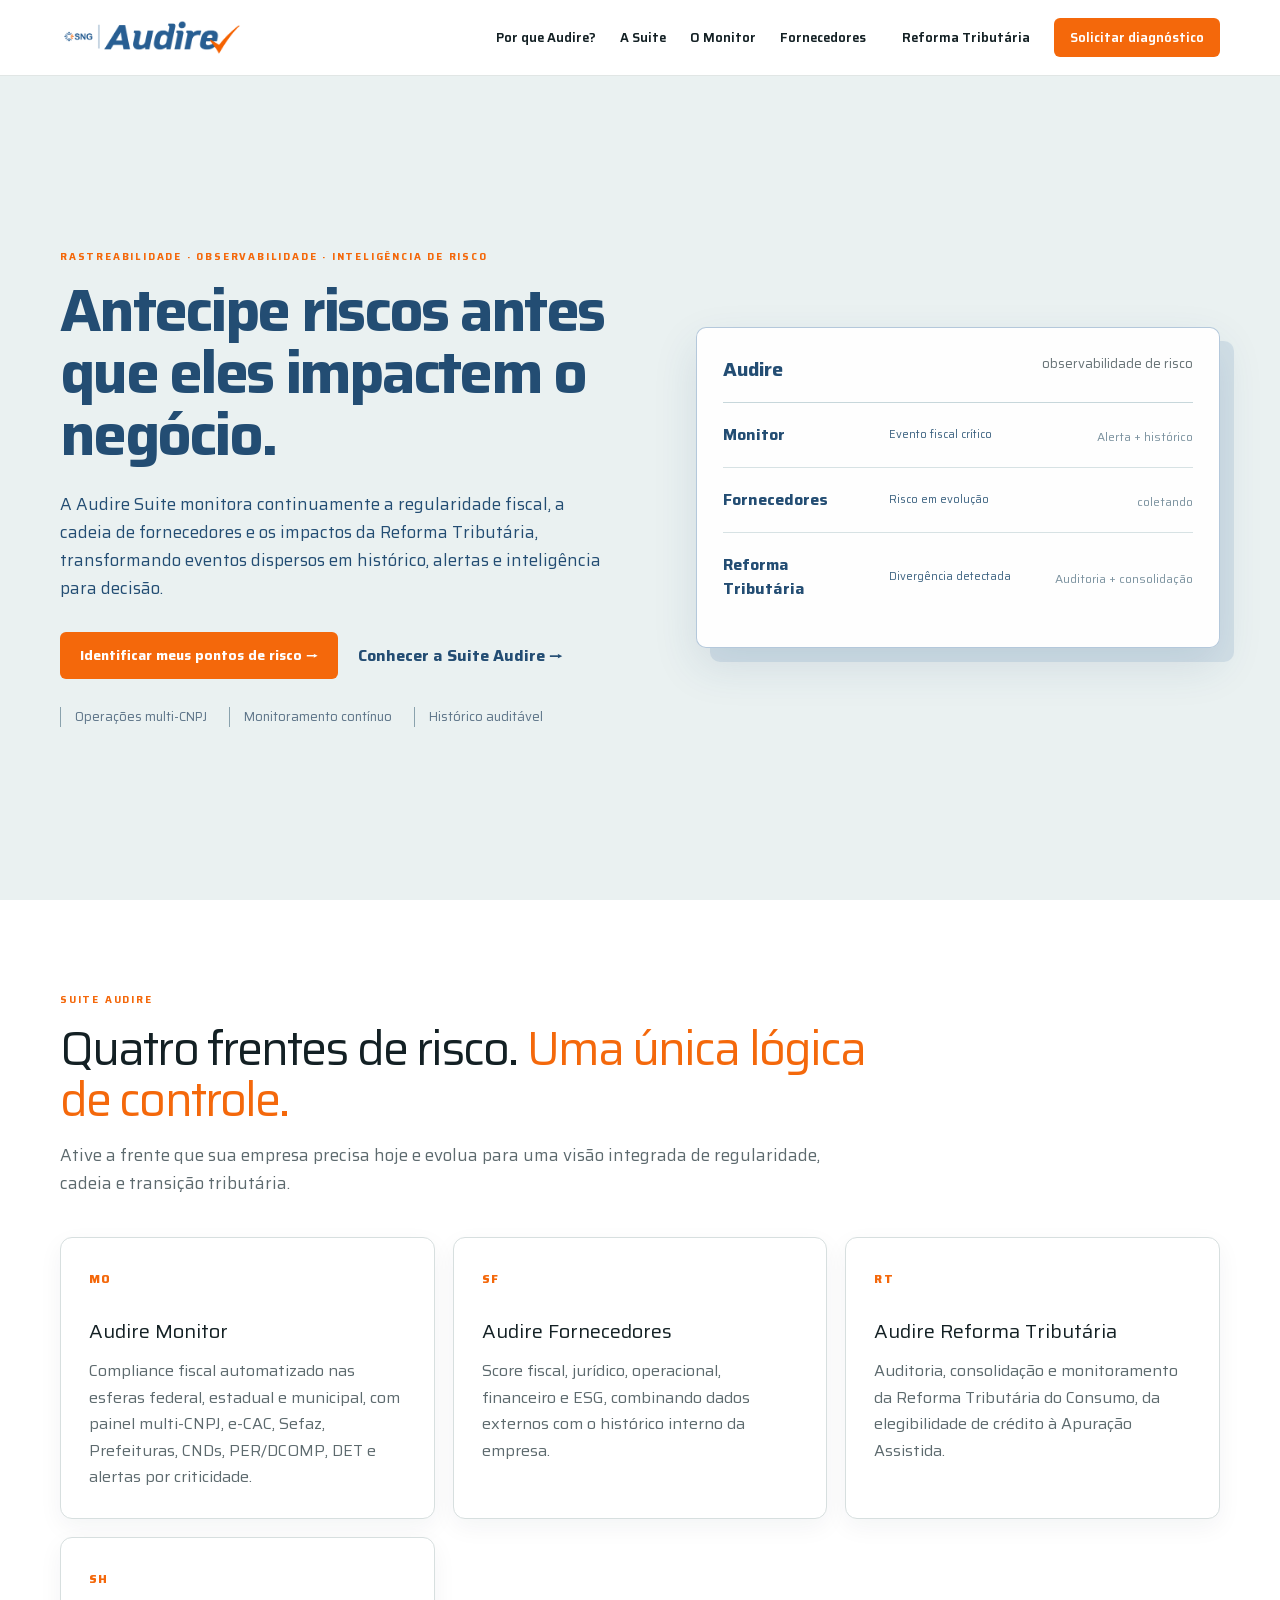
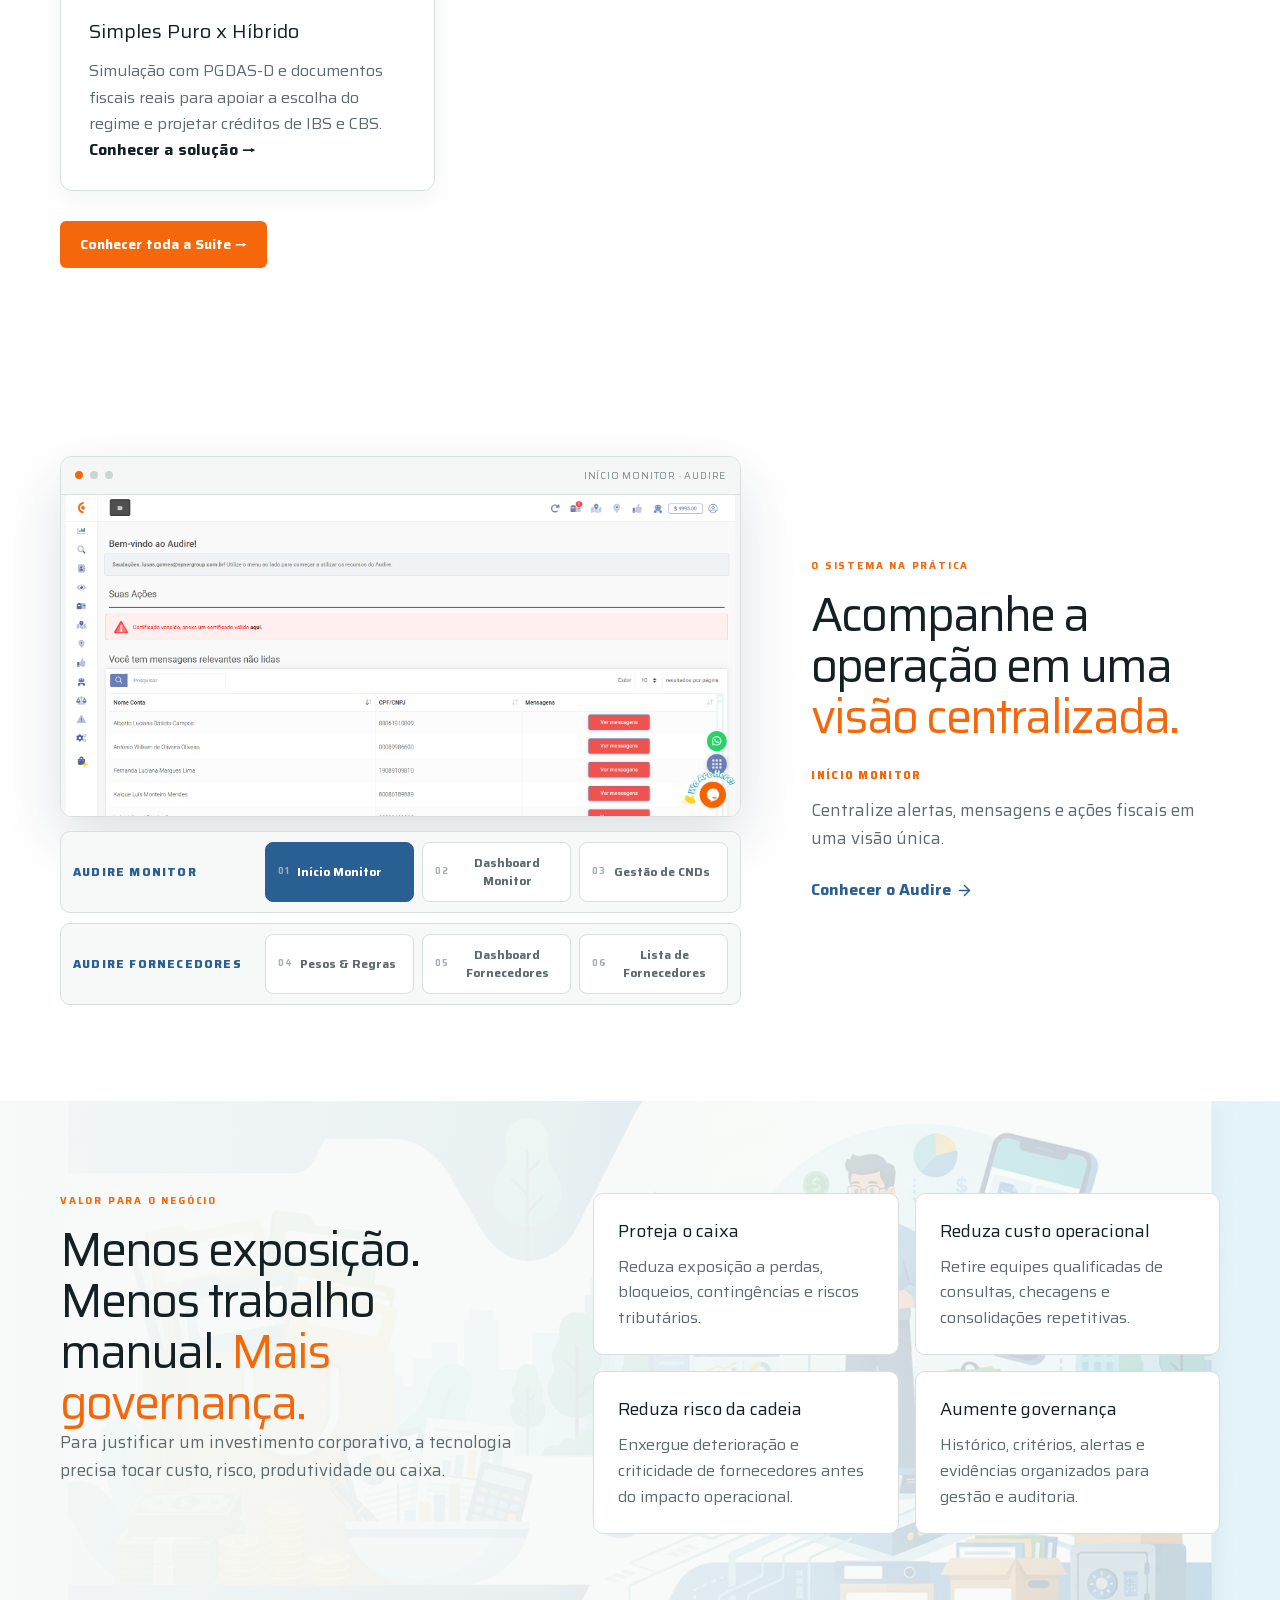
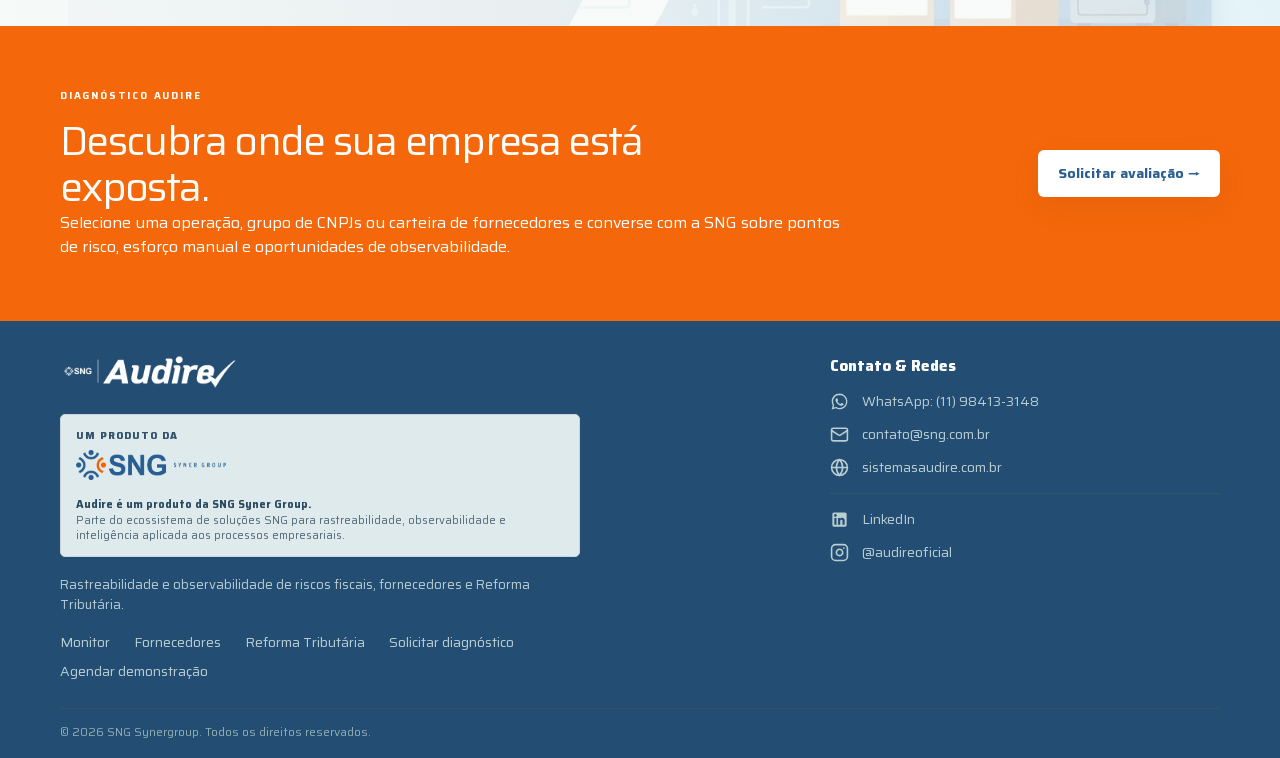
==== commit fc458ab2: "rtc" ====
--- a/index.html
+++ b/index.html
@@ -7,7 +7,7 @@
   </nav>
 </div></header><main>
 <section class="hero" id="inicio"><div class="container hero-grid"><div class="hero-copy"><div class="eyebrow">Rastreabilidade · Observabilidade · Inteligência de risco</div><h1>Antecipe riscos antes que eles <span>impactem o negócio.</span></h1><p class="lead">A Audire Suite monitora continuamente a regularidade fiscal, a cadeia de fornecedores e os impactos da Reforma Tributária, transformando eventos dispersos em histórico, alertas e inteligência para decisão.</p><div class="hero-cta"><a class="button" href="./contato.html">Identificar meus pontos de risco →</a><a class="text-link" href="./suite.html">Conhecer a Suite Audire →</a></div><div class="hero-tags"><span>Operações multi-CNPJ</span><span>Monitoramento contínuo</span><span>Histórico auditável</span></div></div><div class="hero-panel"><div class="hero-panel-head"><strong>Audire</strong><span>observabilidade de risco</span></div><div class="flow-step active"><b>Monitor</b><span>Evento fiscal crítico</span><small>Alerta + histórico</small></div><div class="flow-step"><b>Fornecedores</b><span>Risco em evolução</span><small>Score multidimensional</small></div><div class="flow-step"><b>Reforma Tributária</b><span>Divergência detectada</span><small>Auditoria + consolidação</small></div></div></div></section>
-<section class="section"><div class="container"><div class="section-heading"><div class="eyebrow">Suite Audire</div><h2>Três frentes de risco. <span>Uma única lógica de controle.</span></h2><p class="lead">Ative a frente que sua empresa precisa hoje e evolua para uma visão integrada de regularidade, cadeia e transição tributária.</p></div><div class="pain-grid"><article class="pain-card"><span>MO</span><h3>Audire Monitor</h3><p>Compliance fiscal automatizado nas esferas federal, estadual e municipal, com painel multi-CNPJ, e-CAC, Sefaz, Prefeituras, CNDs, PER/DCOMP, DET e alertas por criticidade.</p></article><article class="pain-card"><span>SF</span><h3>Audire Fornecedores</h3><p>Score fiscal, jurídico, operacional, financeiro e ESG, combinando dados externos com o histórico interno da empresa.</p></article><article class="pain-card"><span>RT</span><h3>Audire Reforma Tributária</h3><p>Auditoria, consolidação e monitoramento da Reforma Tributária do Consumo, da elegibilidade de crédito à Apuração Assistida.</p></article></div><div class="hero-cta"><a class="button" href="./suite.html">Conhecer toda a Suite →</a></div></div></section>
+<section class="section"><div class="container"><div class="section-heading"><div class="eyebrow">Suite Audire</div><h2>Quatro frentes de risco. <span>Uma única lógica de controle.</span></h2><p class="lead">Ative a frente que sua empresa precisa hoje e evolua para uma visão integrada de regularidade, cadeia e transição tributária.</p></div><div class="pain-grid"><article class="pain-card"><span>MO</span><h3>Audire Monitor</h3><p>Compliance fiscal automatizado nas esferas federal, estadual e municipal, com painel multi-CNPJ, e-CAC, Sefaz, Prefeituras, CNDs, PER/DCOMP, DET e alertas por criticidade.</p></article><article class="pain-card"><span>SF</span><h3>Audire Fornecedores</h3><p>Score fiscal, jurídico, operacional, financeiro e ESG, combinando dados externos com o histórico interno da empresa.</p></article><article class="pain-card"><span>RT</span><h3>Audire Reforma Tributária</h3><p>Auditoria, consolidação e monitoramento da Reforma Tributária do Consumo, da elegibilidade de crédito à Apuração Assistida.</p></article><article class="pain-card"><span>SH</span><h3>Simples Puro x Híbrido</h3><p>Simulação com PGDAS-D e documentos fiscais reais para apoiar a escolha do regime e projetar créditos de IBS e CBS.</p><a class="text-link" href="./simples.html">Conhecer a solução →</a></article></div><div class="hero-cta"><a class="button" href="./suite.html">Conhecer toda a Suite →</a></div></div></section>
 <section
         class="product-preview-section"
         id="sistema"
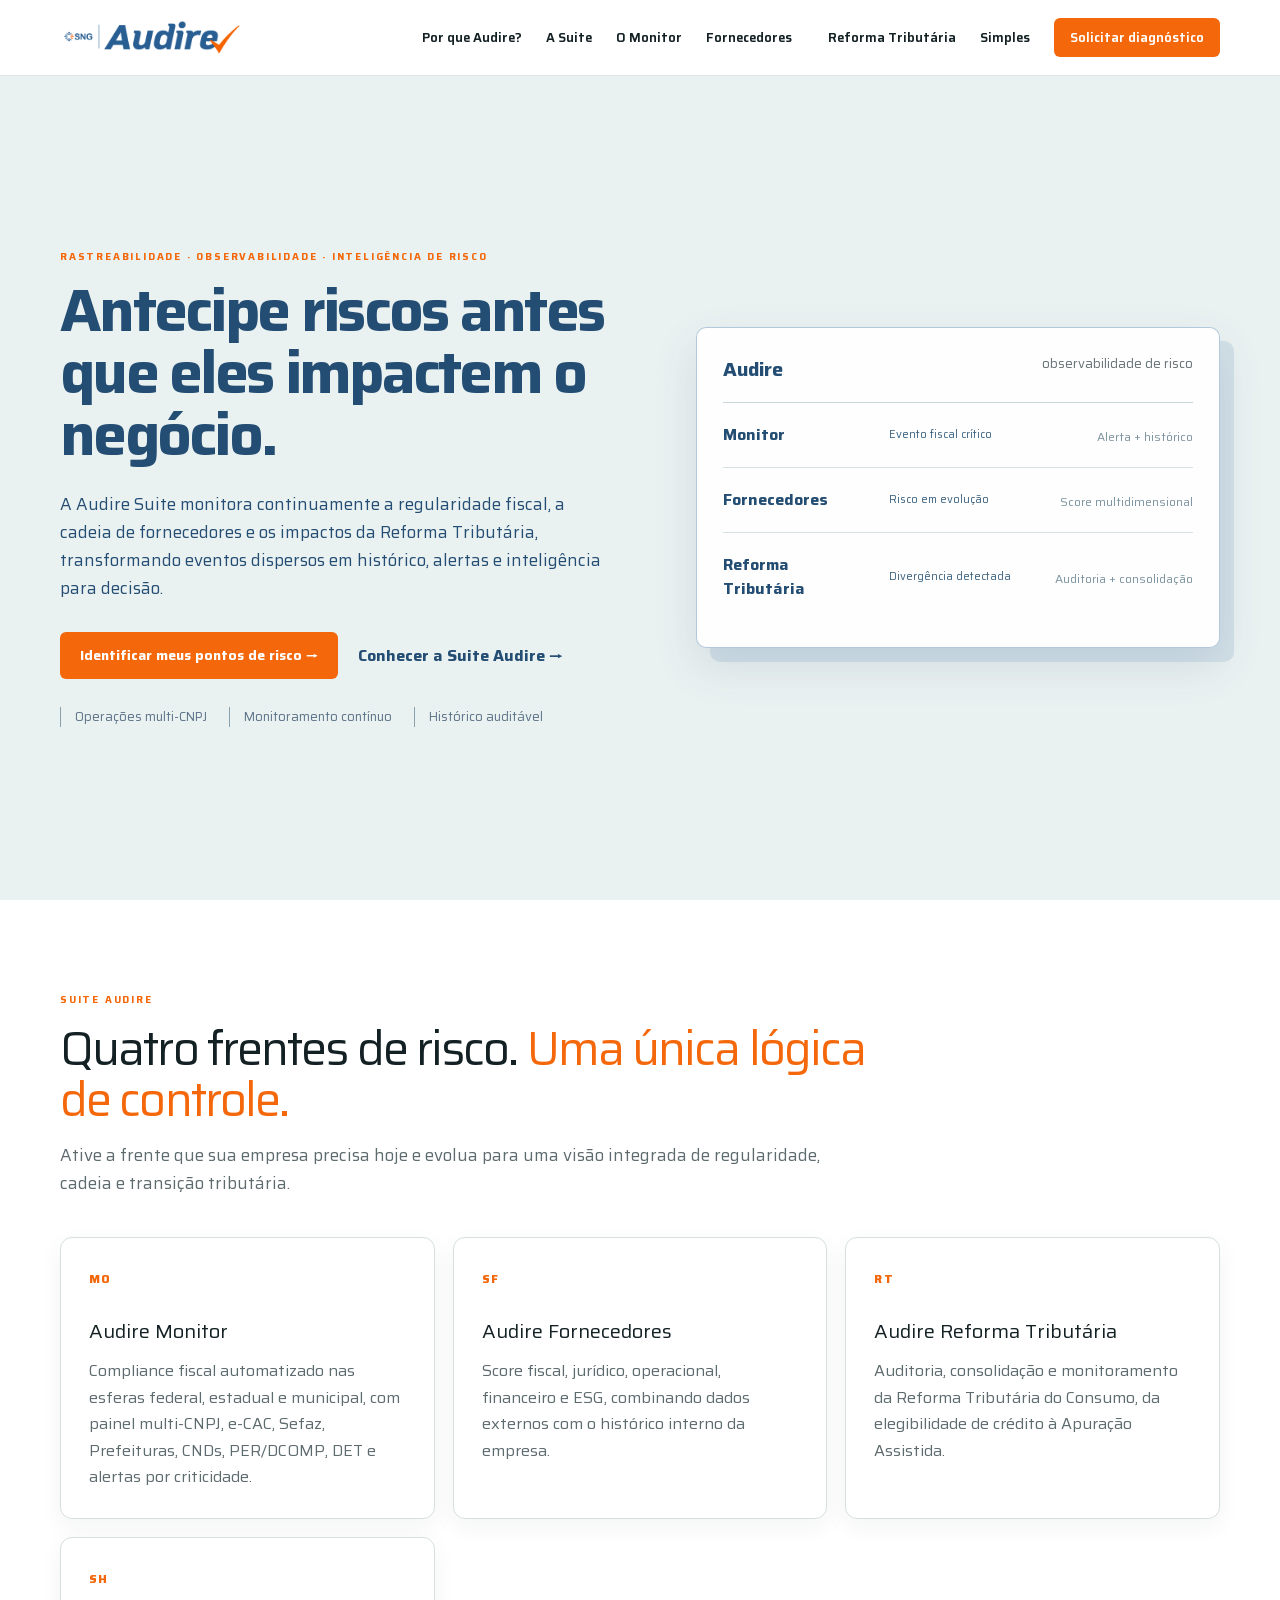
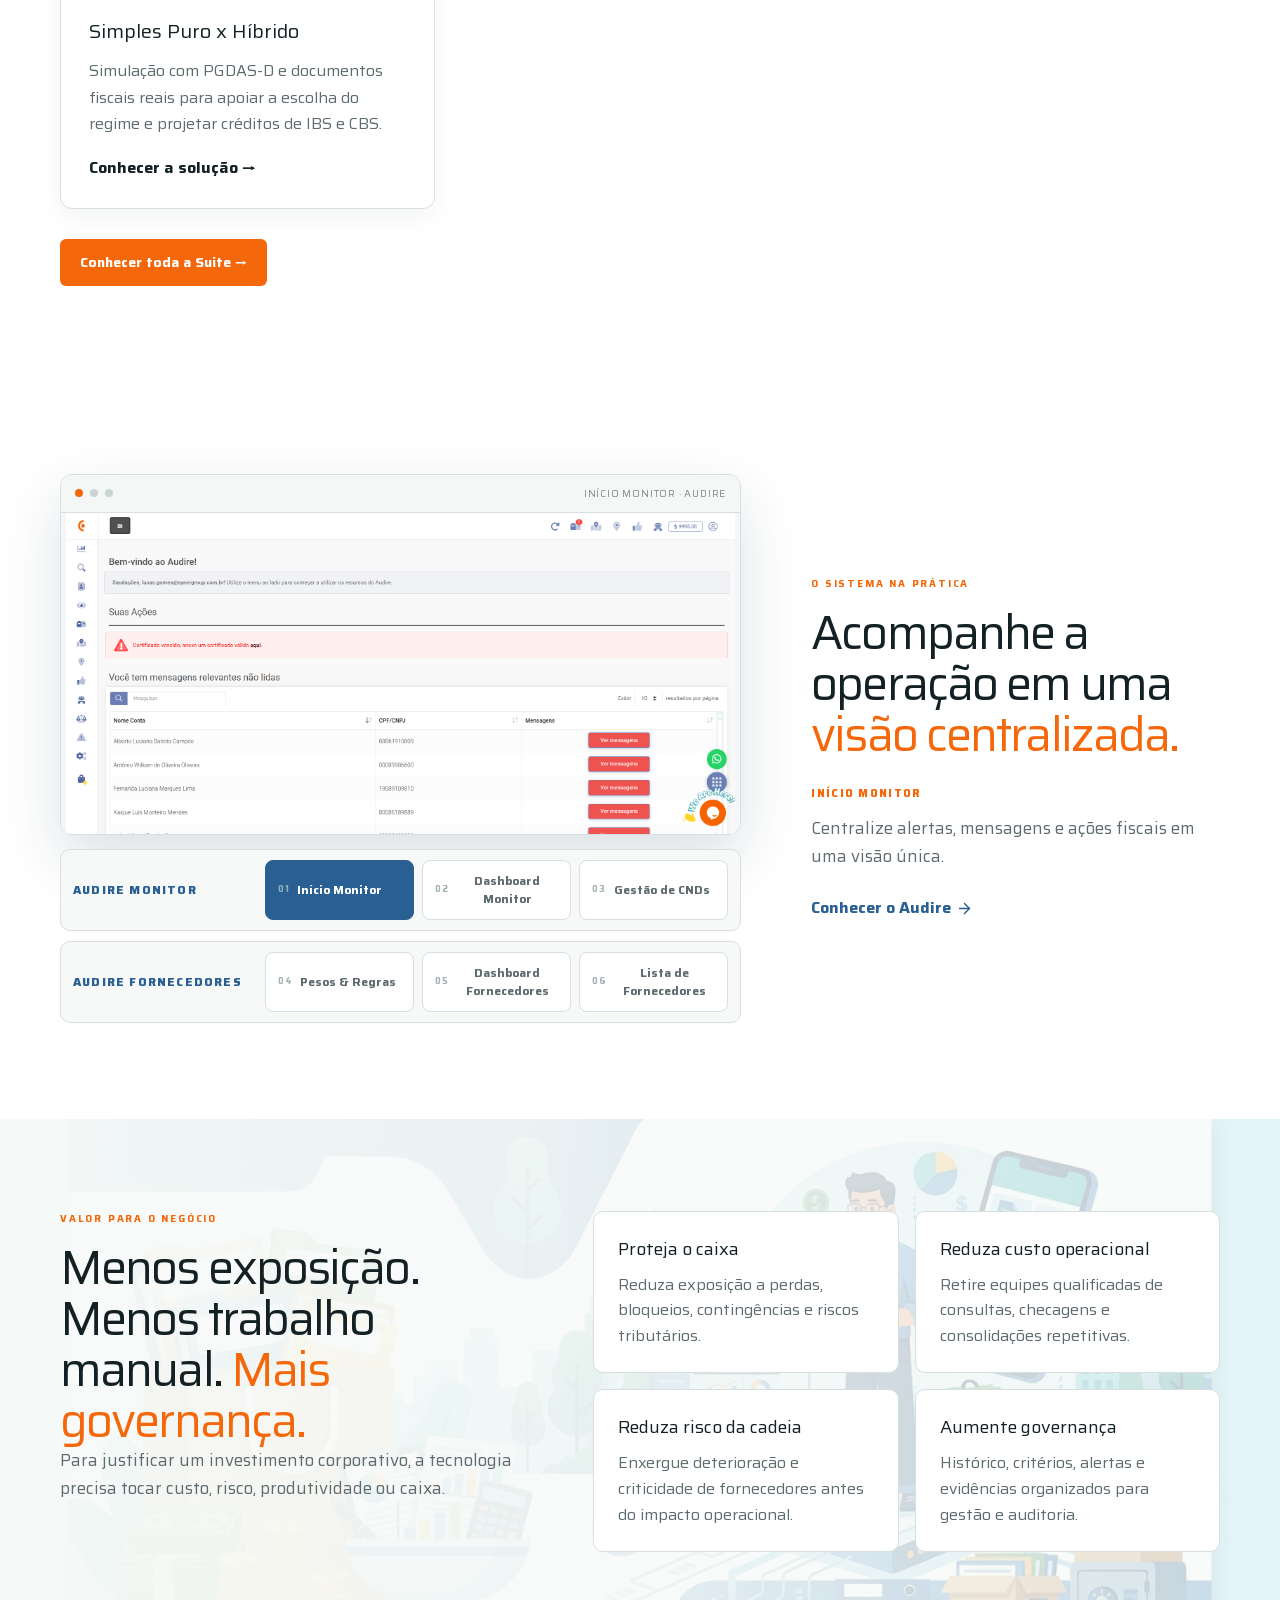
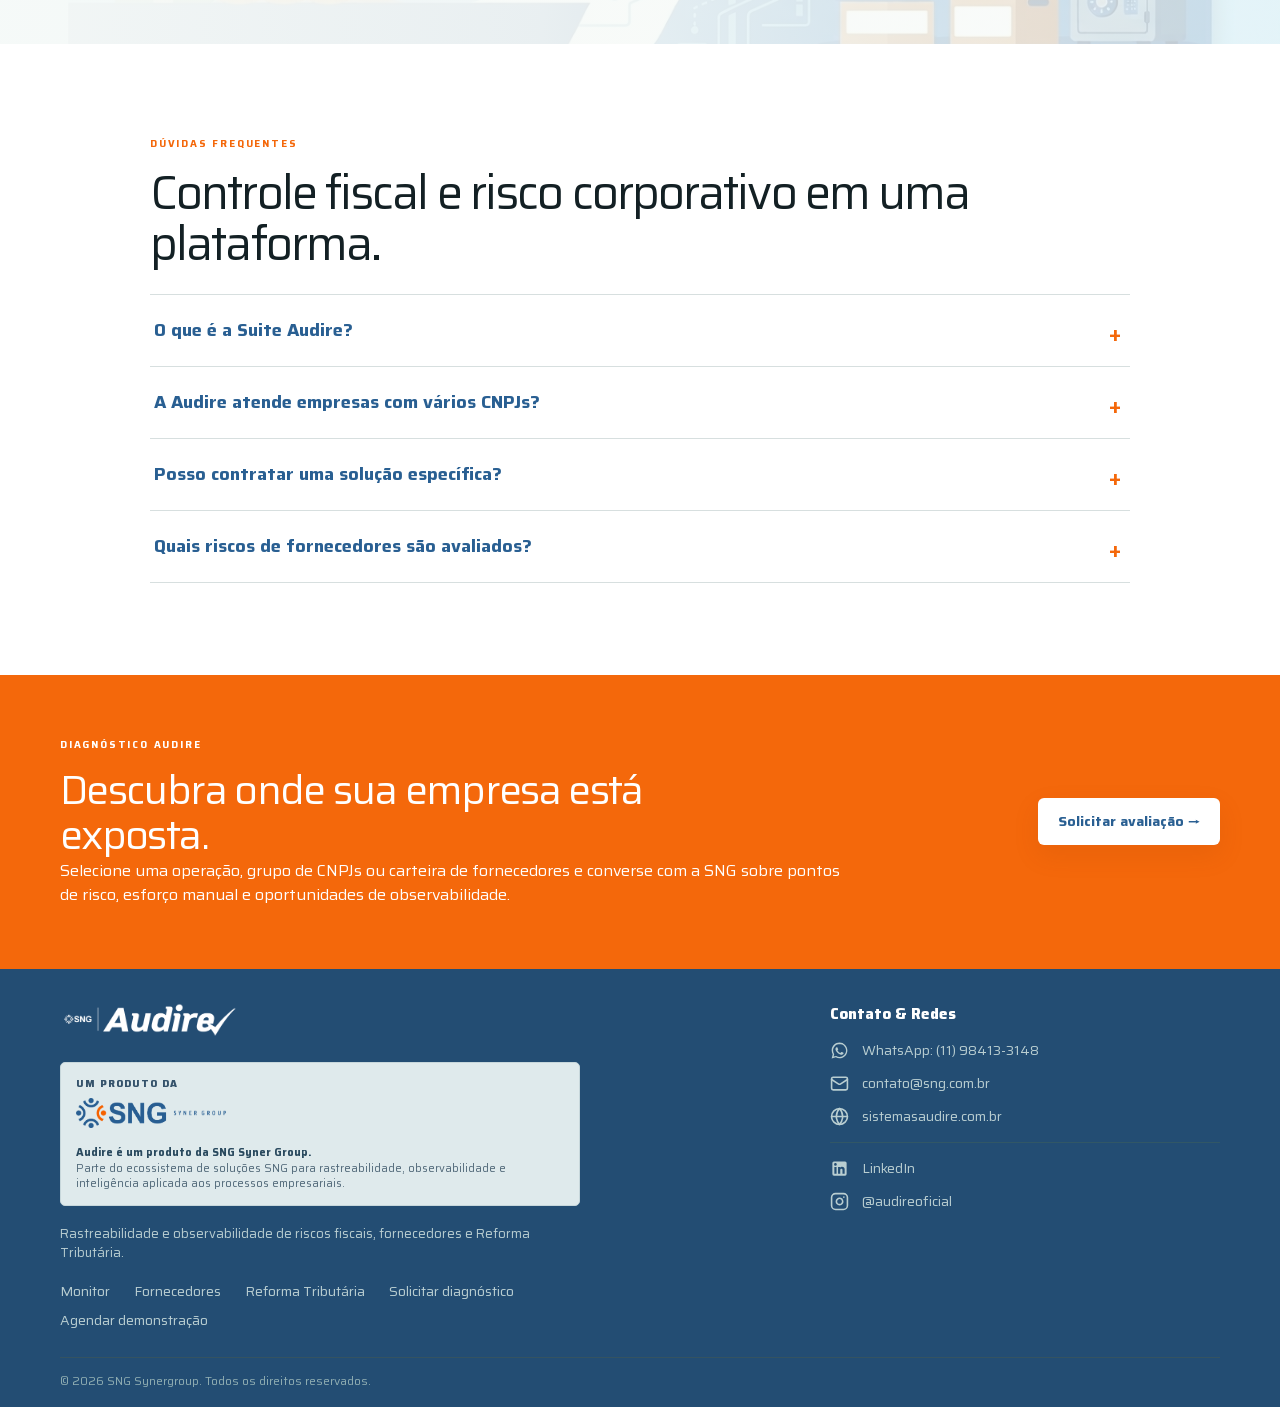
==== commit 43f3d6f0: "melhorias" ====
--- a/index.html
+++ b/index.html
@@ -3,7 +3,7 @@
   <a class="brand" href="./index.html" aria-label="Audire início"><img src="./images/logo-audire.png" alt="SNG Audire" width="2048" height="341"></a>
   <button class="menu-button" aria-label="Abrir menu"><svg viewBox="0 0 24 24" width="24" height="24" fill="none" stroke="currentColor" stroke-width="2"><path d="M4 5h16M4 12h16M4 19h16"/></svg></button>
   <nav class="main-nav" aria-label="Navegação principal">
-    <a href="./por-que-audire.html">Por que Audire?</a><a href="./suite.html">A Suite</a><a href="./monitor.html">O Monitor</a><a href="./fornecedores.html">Fornecedores</a><a class="nav-login" href="./reforma-tributaria.html">Reforma Tributária</a><a class="button button-small" href="./contato.html">Solicitar diagnóstico</a>
+    <a href="./por-que-audire.html">Por que Audire?</a><a href="./suite.html">A Suite</a><a href="./monitor.html">O Monitor</a><a href="./fornecedores.html">Fornecedores</a><a class="nav-login" href="./reforma-tributaria.html">Reforma Tributária</a><a href="./simples.html">Simples</a><a class="button button-small" href="./contato.html">Solicitar diagnóstico</a>
   </nav>
 </div></header><main>
 <section class="hero" id="inicio"><div class="container hero-grid"><div class="hero-copy"><div class="eyebrow">Rastreabilidade · Observabilidade · Inteligência de risco</div><h1>Antecipe riscos antes que eles <span>impactem o negócio.</span></h1><p class="lead">A Audire Suite monitora continuamente a regularidade fiscal, a cadeia de fornecedores e os impactos da Reforma Tributária, transformando eventos dispersos em histórico, alertas e inteligência para decisão.</p><div class="hero-cta"><a class="button" href="./contato.html">Identificar meus pontos de risco →</a><a class="text-link" href="./suite.html">Conhecer a Suite Audire →</a></div><div class="hero-tags"><span>Operações multi-CNPJ</span><span>Monitoramento contínuo</span><span>Histórico auditável</span></div></div><div class="hero-panel"><div class="hero-panel-head"><strong>Audire</strong><span>observabilidade de risco</span></div><div class="flow-step active"><b>Monitor</b><span>Evento fiscal crítico</span><small>Alerta + histórico</small></div><div class="flow-step"><b>Fornecedores</b><span>Risco em evolução</span><small>Score multidimensional</small></div><div class="flow-step"><b>Reforma Tributária</b><span>Divergência detectada</span><small>Auditoria + consolidação</small></div></div></div></section>
@@ -147,6 +147,7 @@
         </div>
       </section>
 <section class="section rule-zone"><div class="container rule-grid"><div><div class="eyebrow">Valor para o negócio</div><h2>Menos exposição. Menos trabalho manual. <span>Mais governança.</span></h2><p class="lead">Para justificar um investimento corporativo, a tecnologia precisa tocar custo, risco, produtividade ou caixa.</p></div><div class="benefit-grid"><article><h3>Proteja o caixa</h3><p>Reduza exposição a perdas, bloqueios, contingências e riscos tributários.</p></article><article><h3>Reduza custo operacional</h3><p>Retire equipes qualificadas de consultas, checagens e consolidações repetitivas.</p></article><article><h3>Reduza risco da cadeia</h3><p>Enxergue deterioração e criticidade de fornecedores antes do impacto operacional.</p></article><article><h3>Aumente governança</h3><p>Histórico, critérios, alertas e evidências organizados para gestão e auditoria.</p></article></div></div></section>
+<section class="section"><div class="container faq-wrap"><div class="section-heading"><div class="eyebrow">Dúvidas frequentes</div><h2>Controle fiscal e risco corporativo em uma plataforma.</h2></div><details><summary>O que é a Suite Audire?</summary><p>Uma plataforma web que reúne monitoramento fiscal, análise contínua de fornecedores, auditoria da Reforma Tributária e simulação para empresas do Simples Nacional.</p></details><details><summary>A Audire atende empresas com vários CNPJs?</summary><p>Sim. As soluções foram apresentadas para grupos empresariais, indústrias, consultorias e contabilidades que precisam consolidar múltiplas unidades.</p></details><details><summary>Posso contratar uma solução específica?</summary><p>Sim. A empresa pode iniciar pela frente mais aderente ao risco atual e avaliar a evolução para uma visão integrada.</p></details><details><summary>Quais riscos de fornecedores são avaliados?</summary><p>Os materiais apresentam dimensões fiscal, jurídica, operacional, financeira, crédito e ESG. O escopo aplicável deve ser confirmado no diagnóstico.</p></details></div></section>
 <section class="cta-section"><div class="container cta-grid"><div><div class="eyebrow">Diagnóstico Audire</div><h2>Descubra onde sua empresa está exposta.</h2><p>Selecione uma operação, grupo de CNPJs ou carteira de fornecedores e converse com a SNG sobre pontos de risco, esforço manual e oportunidades de observabilidade.</p></div><a class="button" href="./contato.html">Solicitar avaliação →</a></div></section></main>
 <footer class="site-footer" id="contato-footer">
   <div class="container footer-grid">
--- a/css/audire.css
+++ b/css/audire.css
@@ -50,3 +50,11 @@
   box-shadow:14px 14px 0 rgba(43,99,152,.12),0 18px 45px rgba(35,77,115,.12)
 }
 
+/* Profundidade de produto sem alterar a linguagem visual existente. */
+.proof-band{background:#f4f7f7}.product-proof .proof-grid,.proof-band .proof-grid{display:grid;grid-template-columns:minmax(0,.9fr) minmax(420px,1.1fr);gap:clamp(36px,6vw,82px);align-items:center;padding:0}.proof-band .proof-grid.reverse{grid-template-columns:minmax(420px,1.1fr) minmax(0,.9fr)}.product-proof .proof-grid div,.proof-band .proof-grid div{border:0;padding:0}
+.system-shot{margin:0;background:#fff;border:1px solid var(--line);border-radius:14px;padding:12px;box-shadow:0 20px 55px rgba(9,45,62,.14)}.system-shot img{display:block;width:100%;height:auto;border-radius:8px}.system-shot figcaption{padding:12px 4px 2px;color:var(--muted);font-size:13px;line-height:1.5}
+.pain-card .text-link{display:inline-block;margin-top:18px}.compare-grid{display:grid;grid-template-columns:repeat(2,minmax(0,1fr));gap:18px}.compare-grid article{padding:clamp(26px,4vw,42px);border:1px solid var(--line);border-radius:14px;background:#fff}.compare-grid span{display:inline-flex;margin-bottom:20px;color:var(--orange);font-size:12px;font-weight:800;letter-spacing:.1em;text-transform:uppercase}.compare-grid h3{margin:0 0 12px}.compare-grid p{margin:0;color:var(--muted);line-height:1.65}
+.faq-wrap{max-width:980px}.faq-wrap .section-heading{margin-bottom:24px}.faq-wrap details{border-top:1px solid var(--line);background:#fff}.faq-wrap details:last-child{border-bottom:1px solid var(--line)}.faq-wrap summary{cursor:pointer;list-style:none;padding:22px 52px 22px 4px;position:relative;color:var(--dark);font-size:18px;font-weight:700}.faq-wrap summary::-webkit-details-marker{display:none}.faq-wrap summary:after{content:"+";position:absolute;right:8px;top:18px;color:var(--orange);font-size:26px;font-weight:500}.faq-wrap details[open] summary:after{content:"–"}.faq-wrap details p{max-width:800px;margin:0;padding:0 52px 22px 4px;color:var(--muted);line-height:1.7}
+.rtc-flow-section{background:#f4f7f7}.rtc-flow{display:grid;grid-template-columns:1fr auto 1.2fr auto 1fr;gap:14px;align-items:stretch}.rtc-node{display:flex;flex-direction:column;justify-content:center;min-height:190px;padding:28px;border:1px solid #8bb3d2;border-radius:12px;background:#fff}.rtc-node.core{color:#fff;background:var(--blue);border-color:var(--blue)}.rtc-node.output{border-color:#ff9c5a}.rtc-node span{color:var(--orange);font-size:12px;font-weight:800;letter-spacing:.1em;text-transform:uppercase}.rtc-node.core span{color:#ffd2b3}.rtc-node h3{margin:10px 0}.rtc-node p{margin:0;line-height:1.55}.rtc-node:not(.core) p{color:var(--muted)}.rtc-arrow{align-self:center;color:var(--orange);font-size:28px}.flow-note{margin:18px 0 0;text-align:center;color:var(--muted);font-size:14px}
+@media(max-width:900px){.product-proof .proof-grid,.proof-band .proof-grid,.proof-band .proof-grid.reverse{grid-template-columns:1fr}.proof-band .proof-grid.reverse .system-shot{order:2}.rtc-flow{grid-template-columns:1fr}.rtc-arrow{transform:rotate(90deg);justify-self:center}.compare-grid{grid-template-columns:1fr}}
+
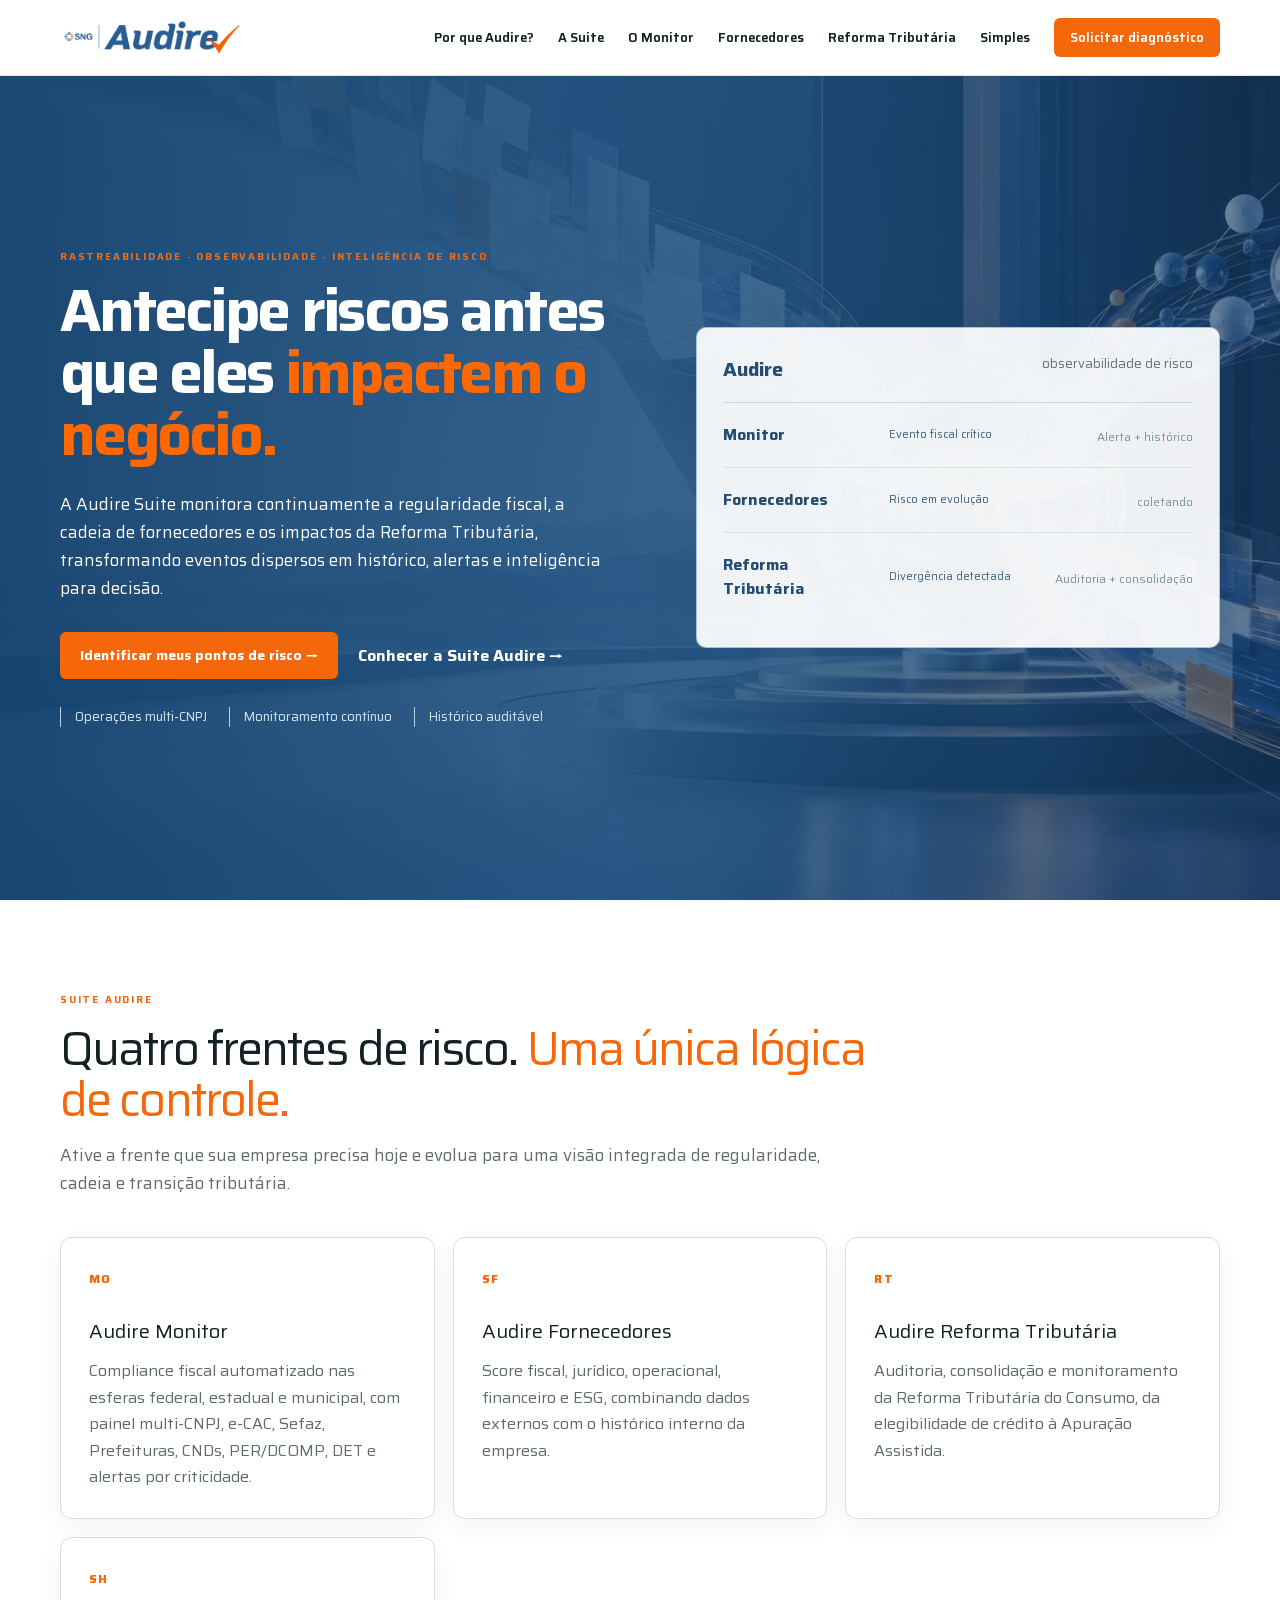
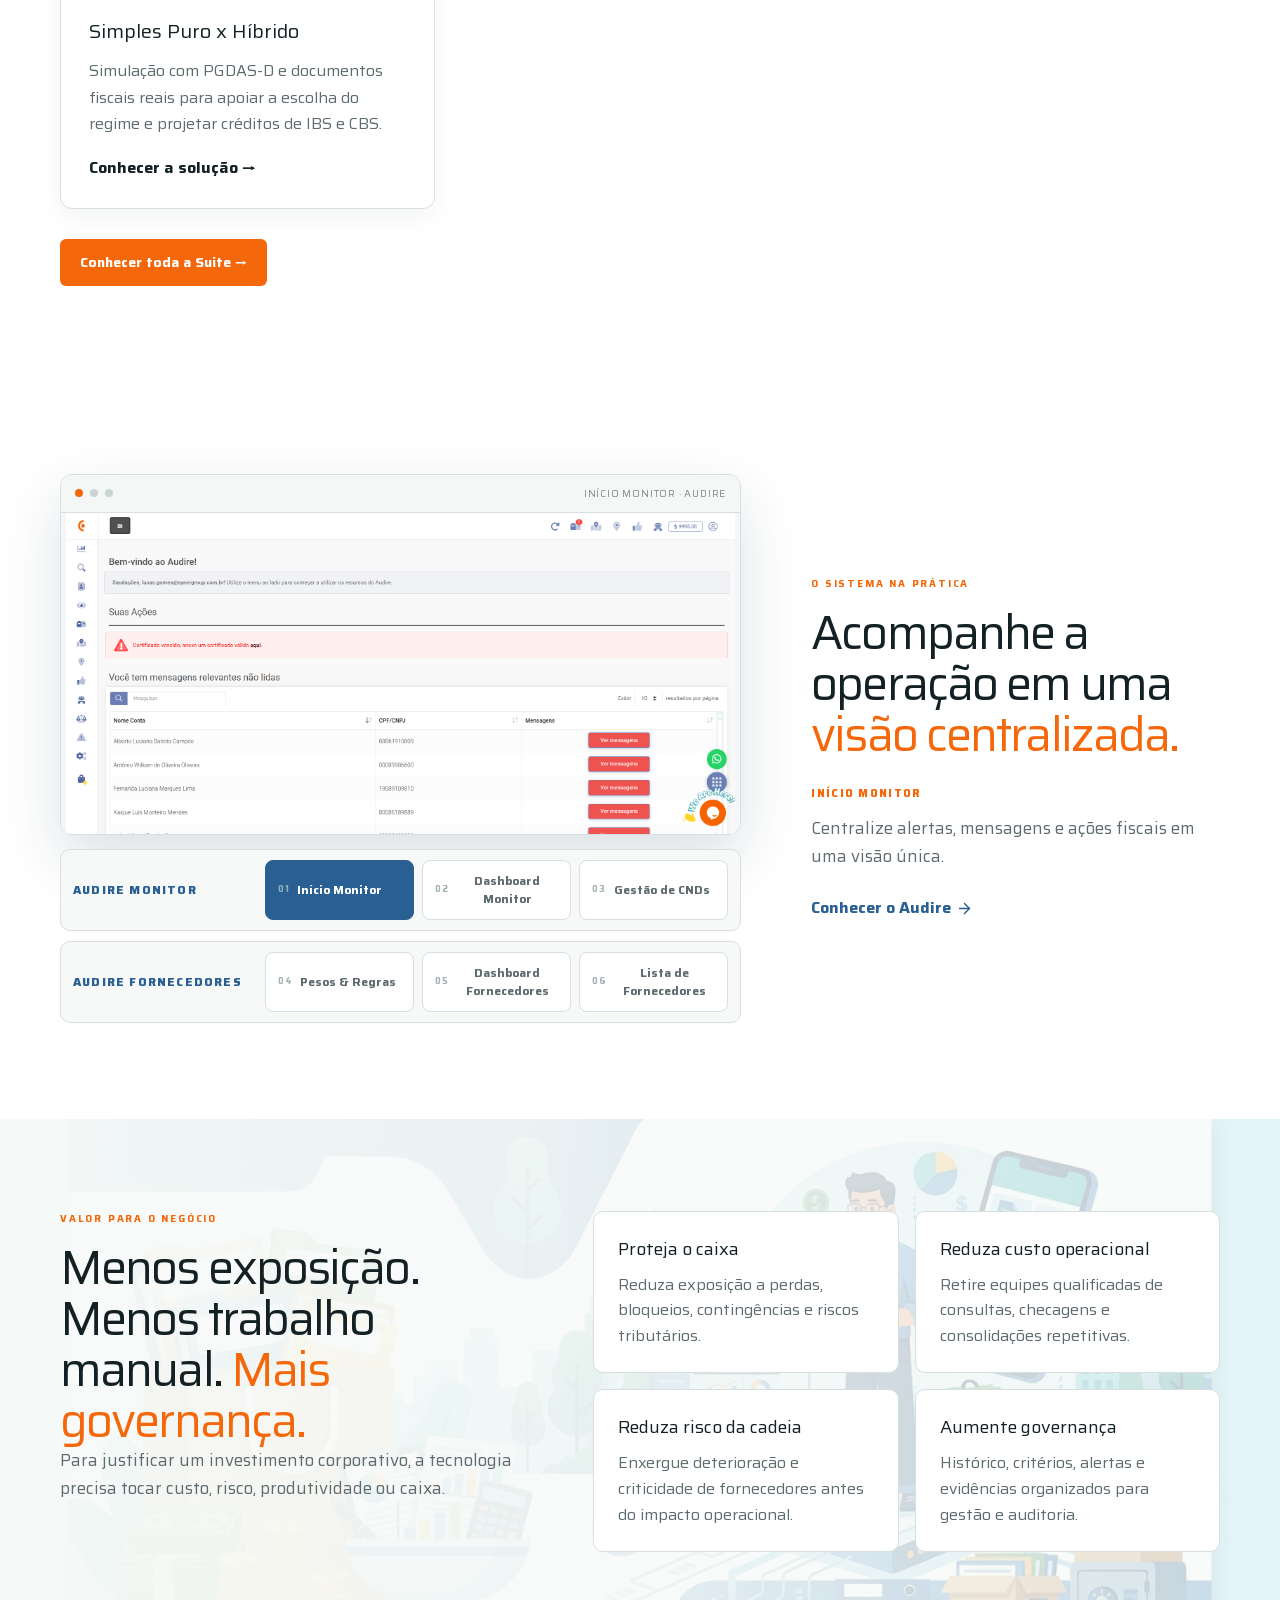
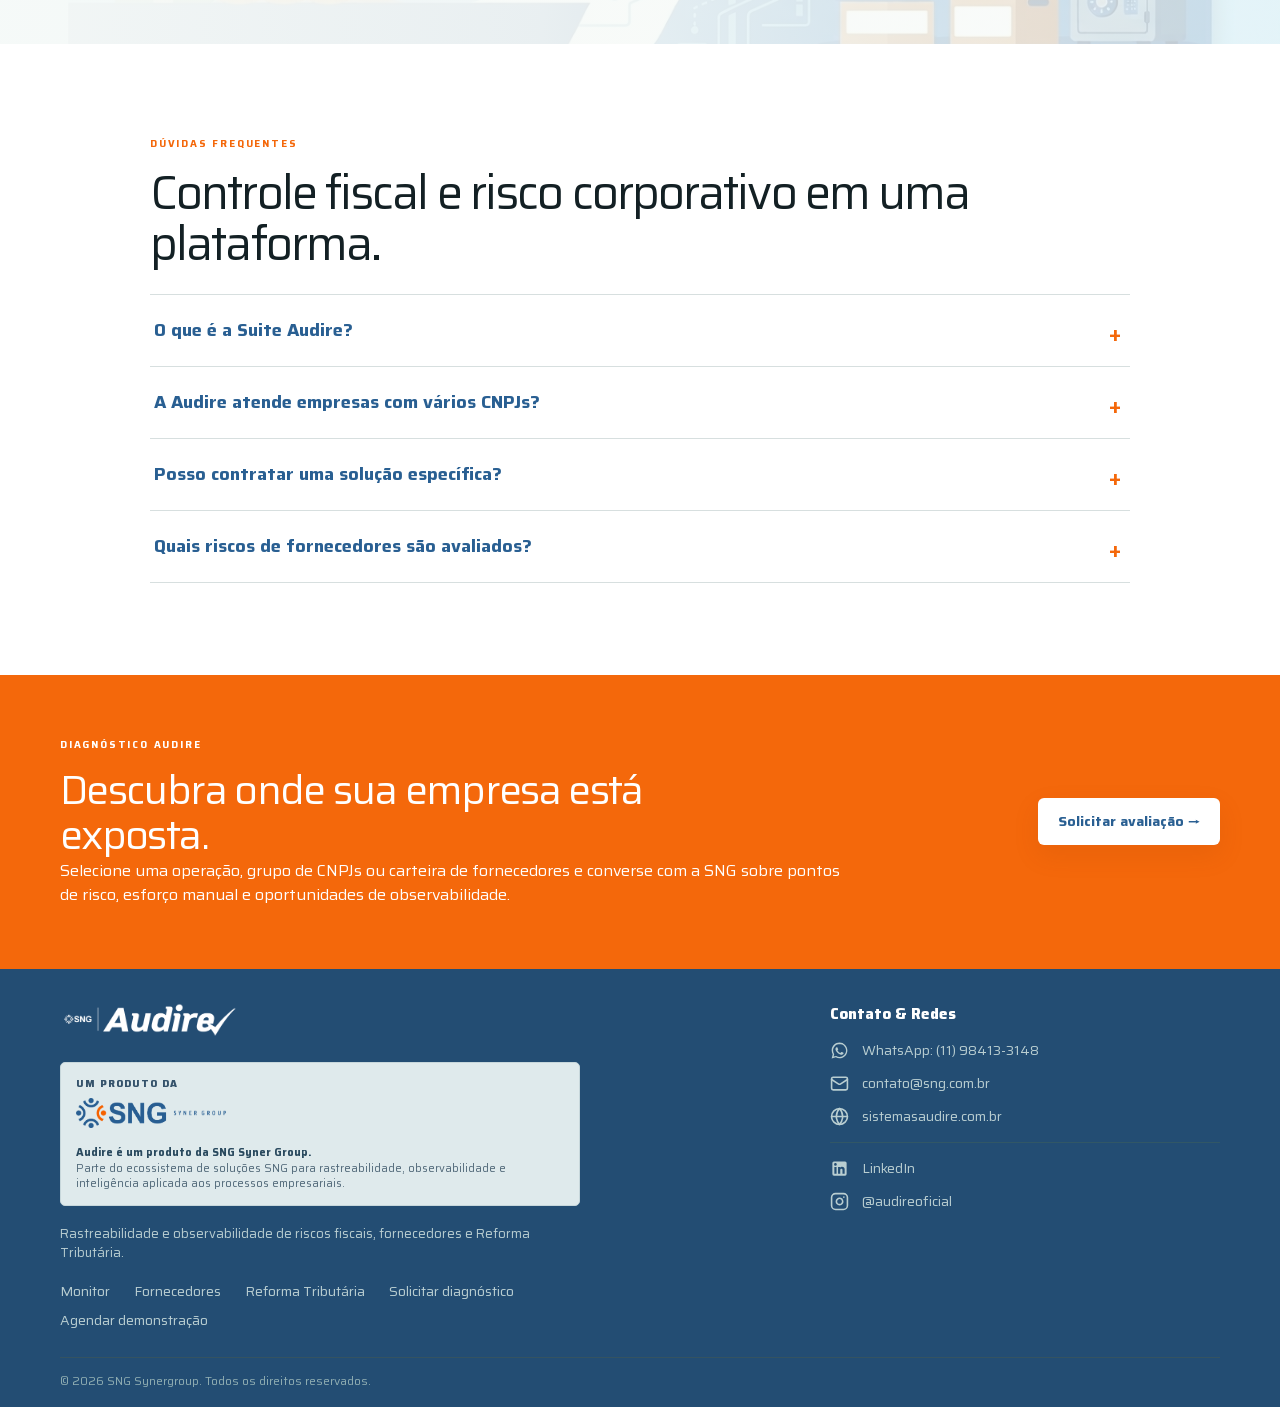
==== commit e122b5f0: "melhorias" ====
--- a/index.html
+++ b/index.html
@@ -1,14 +1,246 @@
-<!doctype html><html lang="pt-BR"><head><meta charset="utf-8"><meta name="viewport" content="width=device-width,initial-scale=1"><link rel="preconnect" href="https://fonts.googleapis.com"><link rel="preconnect" href="https://fonts.gstatic.com" crossorigin><link href="https://fonts.googleapis.com/css2?family=Saira:wght@100..900&display=swap" rel="stylesheet"><link rel="stylesheet" href="./css/styles.css"><link rel="stylesheet" href="./css/audire.css"><title>Suite Audire | Monitor Fiscal, Score de Fornecedores e Reforma Tributária</title><meta name="description" content="A Suite Audire monitora regularidade fiscal, fornecedores e os impactos da Reforma Tributária."><meta name="theme-color" content="#295f92"><link rel="icon" href="./favicon.ico"></head><body class="">
-<header class="site-header"><div class="container nav-wrap">
-  <a class="brand" href="./index.html" aria-label="Audire início"><img src="./images/logo-audire.png" alt="SNG Audire" width="2048" height="341"></a>
-  <button class="menu-button" aria-label="Abrir menu"><svg viewBox="0 0 24 24" width="24" height="24" fill="none" stroke="currentColor" stroke-width="2"><path d="M4 5h16M4 12h16M4 19h16"/></svg></button>
-  <nav class="main-nav" aria-label="Navegação principal">
-    <a href="./por-que-audire.html">Por que Audire?</a><a href="./suite.html">A Suite</a><a href="./monitor.html">O Monitor</a><a href="./fornecedores.html">Fornecedores</a><a class="nav-login" href="./reforma-tributaria.html">Reforma Tributária</a><a href="./simples.html">Simples</a><a class="button button-small" href="./contato.html">Solicitar diagnóstico</a>
-  </nav>
-</div></header><main>
-<section class="hero" id="inicio"><div class="container hero-grid"><div class="hero-copy"><div class="eyebrow">Rastreabilidade · Observabilidade · Inteligência de risco</div><h1>Antecipe riscos antes que eles <span>impactem o negócio.</span></h1><p class="lead">A Audire Suite monitora continuamente a regularidade fiscal, a cadeia de fornecedores e os impactos da Reforma Tributária, transformando eventos dispersos em histórico, alertas e inteligência para decisão.</p><div class="hero-cta"><a class="button" href="./contato.html">Identificar meus pontos de risco →</a><a class="text-link" href="./suite.html">Conhecer a Suite Audire →</a></div><div class="hero-tags"><span>Operações multi-CNPJ</span><span>Monitoramento contínuo</span><span>Histórico auditável</span></div></div><div class="hero-panel"><div class="hero-panel-head"><strong>Audire</strong><span>observabilidade de risco</span></div><div class="flow-step active"><b>Monitor</b><span>Evento fiscal crítico</span><small>Alerta + histórico</small></div><div class="flow-step"><b>Fornecedores</b><span>Risco em evolução</span><small>Score multidimensional</small></div><div class="flow-step"><b>Reforma Tributária</b><span>Divergência detectada</span><small>Auditoria + consolidação</small></div></div></div></section>
-<section class="section"><div class="container"><div class="section-heading"><div class="eyebrow">Suite Audire</div><h2>Quatro frentes de risco. <span>Uma única lógica de controle.</span></h2><p class="lead">Ative a frente que sua empresa precisa hoje e evolua para uma visão integrada de regularidade, cadeia e transição tributária.</p></div><div class="pain-grid"><article class="pain-card"><span>MO</span><h3>Audire Monitor</h3><p>Compliance fiscal automatizado nas esferas federal, estadual e municipal, com painel multi-CNPJ, e-CAC, Sefaz, Prefeituras, CNDs, PER/DCOMP, DET e alertas por criticidade.</p></article><article class="pain-card"><span>SF</span><h3>Audire Fornecedores</h3><p>Score fiscal, jurídico, operacional, financeiro e ESG, combinando dados externos com o histórico interno da empresa.</p></article><article class="pain-card"><span>RT</span><h3>Audire Reforma Tributária</h3><p>Auditoria, consolidação e monitoramento da Reforma Tributária do Consumo, da elegibilidade de crédito à Apuração Assistida.</p></article><article class="pain-card"><span>SH</span><h3>Simples Puro x Híbrido</h3><p>Simulação com PGDAS-D e documentos fiscais reais para apoiar a escolha do regime e projetar créditos de IBS e CBS.</p><a class="text-link" href="./simples.html">Conhecer a solução →</a></article></div><div class="hero-cta"><a class="button" href="./suite.html">Conhecer toda a Suite →</a></div></div></section>
-<section
+<!doctype html>
+<html lang="pt-BR">
+  <head>
+    <meta charset="utf-8" />
+    <meta name="viewport" content="width=device-width,initial-scale=1" />
+    <title>
+      Suite Audire | Monitor Fiscal, Fornecedores e Reforma Tributária
+    </title>
+    <meta
+      name="description"
+      content="Monitore riscos fiscais, múltiplos CNPJs, fornecedores e impactos da Reforma Tributária com histórico, alertas e inteligência para decisão."
+    />
+    <meta name="robots" content="index,follow,max-image-preview:large" />
+    <link rel="canonical" href="https://www.sistemasaudire.com.br/" />
+    <meta property="og:locale" content="pt_BR" />
+    <meta property="og:type" content="website" />
+    <meta property="og:site_name" content="Audire" />
+    <meta
+      property="og:title"
+      content="Suite Audire | Observabilidade de riscos fiscais e fornecedores"
+    />
+    <meta
+      property="og:description"
+      content="Monitor fiscal, score de fornecedores, auditoria da Reforma Tributária e análise do Simples em uma única plataforma."
+    />
+    <meta property="og:url" content="https://www.sistemasaudire.com.br/" />
+    <meta
+      property="og:image"
+      content="https://www.sistemasaudire.com.br/images/audire-hero-conceito.jpg"
+    />
+    <meta property="og:image:width" content="1910" />
+    <meta property="og:image:height" content="810" />
+    <meta
+      property="og:image:alt"
+      content="Fluxos fiscais, fornecedores e dados convergindo para observabilidade corporativa"
+    />
+    <meta name="twitter:card" content="summary_large_image" />
+    <meta
+      name="twitter:title"
+      content="Suite Audire | Observabilidade de riscos fiscais"
+    />
+    <meta
+      name="twitter:description"
+      content="Monitor fiscal, fornecedores, Reforma Tributária e Simples em uma única plataforma."
+    />
+    <meta
+      name="twitter:image"
+      content="https://www.sistemasaudire.com.br/images/audire-hero-conceito.jpg"
+    />
+    <meta name="theme-color" content="#295f92" />
+    <link rel="icon" href="./favicon.ico" />
+    <link rel="preconnect" href="https://fonts.googleapis.com" />
+    <link rel="preconnect" href="https://fonts.gstatic.com" crossorigin />
+    <link
+      href="https://fonts.googleapis.com/css2?family=Saira:wght@100..900&display=swap"
+      rel="stylesheet"
+    />
+    <link rel="stylesheet" href="./css/styles.css" />
+    <link rel="stylesheet" href="./css/audire.css" />
+    <script type="application/ld+json">
+      {
+        "@context": "https://schema.org",
+        "@graph": [
+          {
+            "@type": "Organization",
+            "@id": "https://www.sistemasaudire.com.br/#organization",
+            "name": "Audire",
+            "url": "https://www.sistemasaudire.com.br/",
+            "logo": {
+              "@type": "ImageObject",
+              "url": "https://www.sistemasaudire.com.br/images/logo-audire.png"
+            },
+            "parentOrganization": {
+              "@type": "Organization",
+              "name": "SNG Synergroup"
+            },
+            "contactPoint": {
+              "@type": "ContactPoint",
+              "contactType": "sales",
+              "email": "contato@sng.com.br",
+              "telephone": "+55-11-98413-3148",
+              "availableLanguage": "pt-BR"
+            },
+            "sameAs": [
+              "https://www.linkedin.com/company/audirecont/",
+              "https://www.instagram.com/audireoficial/"
+            ]
+          },
+          {
+            "@type": "WebSite",
+            "@id": "https://www.sistemasaudire.com.br/#website",
+            "url": "https://www.sistemasaudire.com.br/",
+            "name": "Audire",
+            "publisher": {
+              "@id": "https://www.sistemasaudire.com.br/#organization"
+            },
+            "inLanguage": "pt-BR"
+          }
+        ]
+      }
+    </script>
+  </head>
+  <body class="">
+    <header class="site-header">
+      <div class="container nav-wrap">
+        <a class="brand" href="./index.html" aria-label="Audire início"
+          ><img
+            src="./images/logo-audire.png"
+            alt="SNG Audire"
+            width="2048"
+            height="341"
+        /></a>
+        <button class="menu-button" aria-label="Abrir menu">
+          <svg
+            viewBox="0 0 24 24"
+            width="24"
+            height="24"
+            fill="none"
+            stroke="currentColor"
+            stroke-width="2"
+          >
+            <path d="M4 5h16M4 12h16M4 19h16" />
+          </svg>
+        </button>
+        <nav class="main-nav" aria-label="Navegação principal">
+          <a href="./por-que-audire.html">Por que Audire?</a
+          ><a href="./suite.html">A Suite</a
+          ><a href="./monitor.html">O Monitor</a
+          ><a href="./fornecedores.html">Fornecedores</a
+          ><a class="nav-login" href="./reforma-tributaria.html"
+            >Reforma Tributária</a
+          ><a href="./simples.html">Simples</a
+          ><a class="button button-small" href="./contato.html"
+            >Solicitar diagnóstico</a
+          >
+        </nav>
+      </div>
+    </header>
+    <main>
+      <section class="hero" id="inicio">
+        <div class="container hero-grid">
+          <div class="hero-copy">
+            <div class="eyebrow">
+              Rastreabilidade · Observabilidade · Inteligência de risco
+            </div>
+            <h1>
+              Antecipe riscos antes que eles <span>impactem o negócio.</span>
+            </h1>
+            <p class="lead">
+              A Audire Suite monitora continuamente a regularidade fiscal, a
+              cadeia de fornecedores e os impactos da Reforma Tributária,
+              transformando eventos dispersos em histórico, alertas e
+              inteligência para decisão.
+            </p>
+            <div class="hero-cta">
+              <a class="button" href="./contato.html"
+                >Identificar meus pontos de risco →</a
+              ><a class="text-link" href="./suite.html"
+                >Conhecer a Suite Audire →</a
+              >
+            </div>
+            <div class="hero-tags">
+              <span>Operações multi-CNPJ</span
+              ><span>Monitoramento contínuo</span
+              ><span>Histórico auditável</span>
+            </div>
+          </div>
+          <div class="hero-panel">
+            <div class="hero-panel-head">
+              <strong>Audire</strong><span>observabilidade de risco</span>
+            </div>
+            <div class="flow-step active">
+              <b>Monitor</b><span>Evento fiscal crítico</span
+              ><small>Alerta + histórico</small>
+            </div>
+            <div class="flow-step">
+              <b>Fornecedores</b><span>Risco em evolução</span
+              ><small>Score multidimensional</small>
+            </div>
+            <div class="flow-step">
+              <b>Reforma Tributária</b><span>Divergência detectada</span
+              ><small>Auditoria + consolidação</small>
+            </div>
+          </div>
+        </div>
+      </section>
+      <section class="section">
+        <div class="container">
+          <div class="section-heading">
+            <div class="eyebrow">Suite Audire</div>
+            <h2>
+              Quatro frentes de risco.
+              <span>Uma única lógica de controle.</span>
+            </h2>
+            <p class="lead">
+              Ative a frente que sua empresa precisa hoje e evolua para uma
+              visão integrada de regularidade, cadeia e transição tributária.
+            </p>
+          </div>
+          <div class="pain-grid">
+            <article class="pain-card">
+              <span>MO</span>
+              <h3>Audire Monitor</h3>
+              <p>
+                Compliance fiscal automatizado nas esferas federal, estadual e
+                municipal, com painel multi-CNPJ, e-CAC, Sefaz, Prefeituras,
+                CNDs, PER/DCOMP, DET e alertas por criticidade.
+              </p>
+            </article>
+            <article class="pain-card">
+              <span>SF</span>
+              <h3>Audire Fornecedores</h3>
+              <p>
+                Score fiscal, jurídico, operacional, financeiro e ESG,
+                combinando dados externos com o histórico interno da empresa.
+              </p>
+            </article>
+            <article class="pain-card">
+              <span>RT</span>
+              <h3>Audire Reforma Tributária</h3>
+              <p>
+                Auditoria, consolidação e monitoramento da Reforma Tributária do
+                Consumo, da elegibilidade de crédito à Apuração Assistida.
+              </p>
+            </article>
+            <article class="pain-card">
+              <span>SH</span>
+              <h3>Simples Puro x Híbrido</h3>
+              <p>
+                Simulação com PGDAS-D e documentos fiscais reais para apoiar a
+                escolha do regime e projetar créditos de IBS e CBS.
+              </p>
+              <a class="text-link" href="./simples.html"
+                >Conhecer a solução →</a
+              >
+            </article>
+          </div>
+          <div class="hero-cta">
+            <a class="button" href="./suite.html">Conhecer toda a Suite →</a>
+          </div>
+        </div>
+      </section>
+      <section
         class="product-preview-section"
         id="sistema"
         aria-labelledby="product-preview-title"
@@ -101,17 +333,83 @@
               <div class="screen-tab-group">
                 <p class="screen-tab-group-title">Audire Monitor</p>
                 <div class="screen-tab-grid">
-                  <button type="button" role="tab" id="product-tab-0" aria-controls="product-screen-panel" aria-selected="true" class="active" disabled="" data-description="Centralize alertas, mensagens e ações fiscais em uma visão única."><span>01</span>Início Monitor</button>
-                  <button type="button" role="tab" id="product-tab-1" aria-controls="product-screen-panel" aria-selected="false" class="" disabled="" data-description="Acompanhe indicadores fiscais e situações que precisam de atenção."><span>02</span>Dashboard Monitor</button>
-                  <button type="button" role="tab" id="product-tab-2" aria-controls="product-screen-panel" aria-selected="false" class="" disabled="" data-description="Monitore certidões e pendências fiscais em todas as esferas."><span>03</span>Gestão de CNDs</button>
+                  <button
+                    type="button"
+                    role="tab"
+                    id="product-tab-0"
+                    aria-controls="product-screen-panel"
+                    aria-selected="true"
+                    class="active"
+                    disabled=""
+                    data-description="Centralize alertas, mensagens e ações fiscais em uma visão única."
+                  >
+                    <span>01</span>Início Monitor
+                  </button>
+                  <button
+                    type="button"
+                    role="tab"
+                    id="product-tab-1"
+                    aria-controls="product-screen-panel"
+                    aria-selected="false"
+                    class=""
+                    disabled=""
+                    data-description="Acompanhe indicadores fiscais e situações que precisam de atenção."
+                  >
+                    <span>02</span>Dashboard Monitor
+                  </button>
+                  <button
+                    type="button"
+                    role="tab"
+                    id="product-tab-2"
+                    aria-controls="product-screen-panel"
+                    aria-selected="false"
+                    class=""
+                    disabled=""
+                    data-description="Monitore certidões e pendências fiscais em todas as esferas."
+                  >
+                    <span>03</span>Gestão de CNDs
+                  </button>
                 </div>
               </div>
               <div class="screen-tab-group">
                 <p class="screen-tab-group-title">Audire Fornecedores</p>
                 <div class="screen-tab-grid">
-                  <button type="button" role="tab" id="product-tab-3" aria-controls="product-screen-panel" aria-selected="false" class="" disabled="" data-description="Configure pesos, critérios e regras para a classificação dos fornecedores."><span>04</span>Pesos &amp; Regras</button>
-                  <button type="button" role="tab" id="product-tab-4" aria-controls="product-screen-panel" aria-selected="false" class="" disabled="" data-description="Visualize a evolução do risco e os alertas críticos da cadeia."><span>05</span>Dashboard Fornecedores</button>
-                  <button type="button" role="tab" id="product-tab-5" aria-controls="product-screen-panel" aria-selected="false" class="" disabled="" data-description="Consulte o score e a condição de cada fornecedor monitorado."><span>06</span>Lista de Fornecedores</button>
+                  <button
+                    type="button"
+                    role="tab"
+                    id="product-tab-3"
+                    aria-controls="product-screen-panel"
+                    aria-selected="false"
+                    class=""
+                    disabled=""
+                    data-description="Configure pesos, critérios e regras para a classificação dos fornecedores."
+                  >
+                    <span>04</span>Pesos &amp; Regras
+                  </button>
+                  <button
+                    type="button"
+                    role="tab"
+                    id="product-tab-4"
+                    aria-controls="product-screen-panel"
+                    aria-selected="false"
+                    class=""
+                    disabled=""
+                    data-description="Visualize a evolução do risco e os alertas críticos da cadeia."
+                  >
+                    <span>05</span>Dashboard Fornecedores
+                  </button>
+                  <button
+                    type="button"
+                    role="tab"
+                    id="product-tab-5"
+                    aria-controls="product-screen-panel"
+                    aria-selected="false"
+                    class=""
+                    disabled=""
+                    data-description="Consulte o score e a condição de cada fornecedor monitorado."
+                  >
+                    <span>06</span>Lista de Fornecedores
+                  </button>
                 </div>
               </div>
             </div>
@@ -146,32 +444,229 @@
           </div>
         </div>
       </section>
-<section class="section rule-zone"><div class="container rule-grid"><div><div class="eyebrow">Valor para o negócio</div><h2>Menos exposição. Menos trabalho manual. <span>Mais governança.</span></h2><p class="lead">Para justificar um investimento corporativo, a tecnologia precisa tocar custo, risco, produtividade ou caixa.</p></div><div class="benefit-grid"><article><h3>Proteja o caixa</h3><p>Reduza exposição a perdas, bloqueios, contingências e riscos tributários.</p></article><article><h3>Reduza custo operacional</h3><p>Retire equipes qualificadas de consultas, checagens e consolidações repetitivas.</p></article><article><h3>Reduza risco da cadeia</h3><p>Enxergue deterioração e criticidade de fornecedores antes do impacto operacional.</p></article><article><h3>Aumente governança</h3><p>Histórico, critérios, alertas e evidências organizados para gestão e auditoria.</p></article></div></div></section>
-<section class="section"><div class="container faq-wrap"><div class="section-heading"><div class="eyebrow">Dúvidas frequentes</div><h2>Controle fiscal e risco corporativo em uma plataforma.</h2></div><details><summary>O que é a Suite Audire?</summary><p>Uma plataforma web que reúne monitoramento fiscal, análise contínua de fornecedores, auditoria da Reforma Tributária e simulação para empresas do Simples Nacional.</p></details><details><summary>A Audire atende empresas com vários CNPJs?</summary><p>Sim. As soluções foram apresentadas para grupos empresariais, indústrias, consultorias e contabilidades que precisam consolidar múltiplas unidades.</p></details><details><summary>Posso contratar uma solução específica?</summary><p>Sim. A empresa pode iniciar pela frente mais aderente ao risco atual e avaliar a evolução para uma visão integrada.</p></details><details><summary>Quais riscos de fornecedores são avaliados?</summary><p>Os materiais apresentam dimensões fiscal, jurídica, operacional, financeira, crédito e ESG. O escopo aplicável deve ser confirmado no diagnóstico.</p></details></div></section>
-<section class="cta-section"><div class="container cta-grid"><div><div class="eyebrow">Diagnóstico Audire</div><h2>Descubra onde sua empresa está exposta.</h2><p>Selecione uma operação, grupo de CNPJs ou carteira de fornecedores e converse com a SNG sobre pontos de risco, esforço manual e oportunidades de observabilidade.</p></div><a class="button" href="./contato.html">Solicitar avaliação →</a></div></section></main>
-<footer class="site-footer" id="contato-footer">
-  <div class="container footer-grid">
-    <div class="footer-brand">
-      <a class="footer-logo" aria-label="Audire início" href="./index.html"><img src="./images/logo-audire.png" alt="SNG Audire" width="2048" height="341"></a>
-      <div class="syner-signature">
-        <div class="syner-label">Um produto da</div>
-        <a class="syner-logo-box" href="https://sng.com.br/site/index.php" target="_blank" rel="noopener" aria-label="Conheça a SNG Syner Group"><img class="footer-sng-logo" src="./images/logo-sng-synergroup.png" alt="SNG Syner Group" width="1772" height="355"></a>
-        <p class="syner-copy"><strong>Audire é um produto da SNG Syner Group.</strong><br>Parte do ecossistema de soluções SNG para rastreabilidade, observabilidade e inteligência aplicada aos processos empresariais.</p>
+      <section class="section rule-zone">
+        <div class="container rule-grid">
+          <div>
+            <div class="eyebrow">Valor para o negócio</div>
+            <h2>
+              Menos exposição. Menos trabalho manual.
+              <span>Mais governança.</span>
+            </h2>
+            <p class="lead">
+              Para justificar um investimento corporativo, a tecnologia precisa
+              tocar custo, risco, produtividade ou caixa.
+            </p>
+          </div>
+          <div class="benefit-grid">
+            <article>
+              <h3>Proteja o caixa</h3>
+              <p>
+                Reduza exposição a perdas, bloqueios, contingências e riscos
+                tributários.
+              </p>
+            </article>
+            <article>
+              <h3>Reduza custo operacional</h3>
+              <p>
+                Retire equipes qualificadas de consultas, checagens e
+                consolidações repetitivas.
+              </p>
+            </article>
+            <article>
+              <h3>Reduza risco da cadeia</h3>
+              <p>
+                Enxergue deterioração e criticidade de fornecedores antes do
+                impacto operacional.
+              </p>
+            </article>
+            <article>
+              <h3>Aumente governança</h3>
+              <p>
+                Histórico, critérios, alertas e evidências organizados para
+                gestão e auditoria.
+              </p>
+            </article>
+          </div>
+        </div>
+      </section>
+      <section class="section">
+        <div class="container faq-wrap">
+          <div class="section-heading">
+            <div class="eyebrow">Dúvidas frequentes</div>
+            <h2>Controle fiscal e risco corporativo em uma plataforma.</h2>
+          </div>
+          <details>
+            <summary>O que é a Suite Audire?</summary>
+            <p>
+              Uma plataforma web que reúne monitoramento fiscal, análise
+              contínua de fornecedores, auditoria da Reforma Tributária e
+              simulação para empresas do Simples Nacional.
+            </p>
+          </details>
+          <details>
+            <summary>A Audire atende empresas com vários CNPJs?</summary>
+            <p>
+              Sim. As soluções foram apresentadas para grupos empresariais,
+              indústrias, consultorias e contabilidades que precisam consolidar
+              múltiplas unidades.
+            </p>
+          </details>
+          <details>
+            <summary>Posso contratar uma solução específica?</summary>
+            <p>
+              Sim. A empresa pode iniciar pela frente mais aderente ao risco
+              atual e avaliar a evolução para uma visão integrada.
+            </p>
+          </details>
+          <details>
+            <summary>Quais riscos de fornecedores são avaliados?</summary>
+            <p>
+              Os materiais apresentam dimensões fiscal, jurídica, operacional,
+              financeira, crédito e ESG. O escopo aplicável deve ser confirmado
+              no diagnóstico.
+            </p>
+          </details>
+        </div>
+      </section>
+      <section class="cta-section">
+        <div class="container cta-grid">
+          <div>
+            <div class="eyebrow">Diagnóstico Audire</div>
+            <h2>Descubra onde sua empresa está exposta.</h2>
+            <p>
+              Selecione uma operação, grupo de CNPJs ou carteira de fornecedores
+              e converse com a SNG sobre pontos de risco, esforço manual e
+              oportunidades de observabilidade.
+            </p>
+          </div>
+          <a class="button" href="./contato.html">Solicitar avaliação →</a>
+        </div>
+      </section>
+    </main>
+    <footer class="site-footer" id="contato-footer">
+      <div class="container footer-grid">
+        <div class="footer-brand">
+          <a class="footer-logo" aria-label="Audire início" href="./index.html"
+            ><img
+              src="./images/logo-audire.png"
+              alt="SNG Audire"
+              width="2048"
+              height="341"
+          /></a>
+          <div class="syner-signature">
+            <div class="syner-label">Um produto da</div>
+            <a
+              class="syner-logo-box"
+              href="https://sng.com.br/site/index.php"
+              target="_blank"
+              rel="noopener"
+              aria-label="Conheça a SNG Syner Group"
+              ><img
+                class="footer-sng-logo"
+                src="./images/logo-sng-synergroup.png"
+                alt="SNG Syner Group"
+                width="1772"
+                height="355"
+            /></a>
+            <p class="syner-copy">
+              <strong>Audire é um produto da SNG Syner Group.</strong
+              ><br />Parte do ecossistema de soluções SNG para rastreabilidade,
+              observabilidade e inteligência aplicada aos processos
+              empresariais.
+            </p>
+          </div>
+          <p>
+            Rastreabilidade e observabilidade de riscos fiscais, fornecedores e
+            Reforma Tributária.
+          </p>
+          <div class="footer-links">
+            <a href="./monitor.html">Monitor</a
+            ><a href="./fornecedores.html">Fornecedores</a
+            ><a href="./reforma-tributaria.html">Reforma Tributária</a
+            ><a href="./contato.html">Solicitar diagnóstico</a
+            ><a
+              href="https://lp.audirecont.com.br/"
+              target="_blank"
+              rel="noopener"
+              >Agendar demonstração</a
+            >
+          </div>
+        </div>
+        <div class="footer-contact">
+          <div class="foot-group-title">Contato &amp; Redes</div>
+          <div class="foot-contact-box">
+            <a href="https://wa.me/5511984133148" target="_blank" rel="noopener"
+              ><svg viewBox="0 0 24 24" aria-hidden="true">
+                <path
+                  d="M12.04 2c-5.46 0-9.91 4.45-9.91 9.91 0 1.75.46 3.45 1.32 4.95L2.05 22l5.25-1.38c1.45.79 3.08 1.21 4.74 1.21 5.46 0 9.91-4.45 9.91-9.91 0-2.65-1.03-5.14-2.9-7.01A9.816 9.816 0 0 0 12.04 2zm.01 1.67c4.55 0 8.24 3.69 8.24 8.24 0 2.2-.86 4.27-2.42 5.82a8.206 8.206 0 0 1-5.82 2.42c-1.45 0-2.88-.38-4.14-1.11l-.3-.17-3.08.81.82-2.99-.19-.31c-.8-1.28-1.23-2.77-1.23-4.3 0-4.55 3.69-8.24 8.24-8.24zm4.52 10.97c-.25-.12-1.47-.72-1.69-.81-.23-.08-.39-.12-.56.12-.17.25-.66.81-.81.98-.15.17-.31.19-.56.06-.25-.12-1.05-.39-2.01-1.24-.74-.66-1.25-1.48-1.39-1.73-.15-.25-.02-.38.11-.5.11-.11.25-.29.38-.44.12-.15.17-.25.25-.42.08-.17.04-.31-.02-.44-.06-.12-.56-1.35-.77-1.85-.2-.48-.41-.42-.56-.43h-.48c-.17 0-.44.06-.67.31-.23.25-.88.86-.88 2.1 0 1.24.9 2.44 1.03 2.61.12.17 1.77 2.7 4.29 3.79.6.26 1.07.41 1.43.53.6.19 1.15.16 1.58.1.48-.07 1.47-.6 1.68-1.18.21-.58.21-1.07.15-1.18-.07-.11-.23-.17-.48-.29z"
+                ></path></svg
+              ><span>WhatsApp: (11) 98413-3148</span></a
+            >
+            <a href="mailto:contato@sng.com.br"
+              ><svg
+                viewBox="0 0 24 24"
+                aria-hidden="true"
+                fill="none"
+                stroke="currentColor"
+                stroke-width="2"
+              >
+                <rect x="2" y="4" width="20" height="16" rx="2"></rect>
+                <path d="m22 7-8.97 5.7a1.94 1.94 0 0 1-2.06 0L2 7"></path></svg
+              ><span>contato@sng.com.br</span></a
+            >
+            <a
+              href="https://www.sistemasaudire.com.br/"
+              target="_blank"
+              rel="noopener"
+              ><svg
+                viewBox="0 0 24 24"
+                aria-hidden="true"
+                fill="none"
+                stroke="currentColor"
+                stroke-width="2"
+              >
+                <circle cx="12" cy="12" r="10"></circle>
+                <path
+                  d="M2 12h20M12 2a15.3 15.3 0 0 1 4 10 15.3 15.3 0 0 1-4 10 15.3 15.3 0 0 1-4-10 15.3 15.3 0 0 1 4-10z"
+                ></path></svg
+              ><span>sistemasaudire.com.br</span></a
+            >
+            <hr />
+            <a
+              href="https://www.linkedin.com/company/audirecont/home/"
+              target="_blank"
+              rel="noopener"
+              ><svg viewBox="0 0 24 24" aria-hidden="true">
+                <path
+                  d="M19 3a2 2 0 0 1 2 2v14a2 2 0 0 1-2 2H5a2 2 0 0 1-2-2V5a2 2 0 0 1 2-2h14m-.5 15.5v-5.3a3.26 3.26 0 0 0-3.26-3.26c-.85 0-1.84.52-2.28 1.3v-1.11h-2.79v8.37h2.79v-4.93c0-.77.62-1.4 1.39-1.4a1.4 1.4 0 0 1 1.4 1.4v4.93h2.75M6.88 8.56a1.68 1.68 0 0 0 1.68-1.68c0-.93-.75-1.69-1.68-1.69a1.69 1.69 0 0 0-1.69 1.69c0 .93.76 1.68 1.69 1.68m1.39 9.94v-8.37H5.5v8.37h2.77z"
+                ></path></svg
+              ><span>LinkedIn</span></a
+            >
+            <a
+              href="https://www.instagram.com/audireoficial/"
+              target="_blank"
+              rel="noopener"
+              ><svg
+                viewBox="0 0 24 24"
+                aria-hidden="true"
+                fill="none"
+                stroke="currentColor"
+                stroke-width="2"
+              >
+                <rect x="2" y="2" width="20" height="20" rx="5"></rect>
+                <path
+                  d="M16 11.37A4 4 0 1 1 12.63 8 4 4 0 0 1 16 11.37z"
+                ></path>
+                <path d="M17.5 6.5h.01"></path></svg
+              ><span>@audireoficial</span></a
+            >
+          </div>
+        </div>
       </div>
-      <p>Rastreabilidade e observabilidade de riscos fiscais, fornecedores e Reforma Tributária.</p>
-      <div class="footer-links"><a href="./monitor.html">Monitor</a><a href="./fornecedores.html">Fornecedores</a><a href="./reforma-tributaria.html">Reforma Tributária</a><a href="./contato.html">Solicitar diagnóstico</a><a href="https://lp.audirecont.com.br/" target="_blank" rel="noopener">Agendar demonstração</a></div>
-    </div>
-    <div class="footer-contact">
-      <div class="foot-group-title">Contato &amp; Redes</div>
-      <div class="foot-contact-box">
-        <a href="https://wa.me/5511984133148" target="_blank" rel="noopener"><svg viewBox="0 0 24 24" aria-hidden="true"><path d="M12.04 2c-5.46 0-9.91 4.45-9.91 9.91 0 1.75.46 3.45 1.32 4.95L2.05 22l5.25-1.38c1.45.79 3.08 1.21 4.74 1.21 5.46 0 9.91-4.45 9.91-9.91 0-2.65-1.03-5.14-2.9-7.01A9.816 9.816 0 0 0 12.04 2zm.01 1.67c4.55 0 8.24 3.69 8.24 8.24 0 2.2-.86 4.27-2.42 5.82a8.206 8.206 0 0 1-5.82 2.42c-1.45 0-2.88-.38-4.14-1.11l-.3-.17-3.08.81.82-2.99-.19-.31c-.8-1.28-1.23-2.77-1.23-4.3 0-4.55 3.69-8.24 8.24-8.24zm4.52 10.97c-.25-.12-1.47-.72-1.69-.81-.23-.08-.39-.12-.56.12-.17.25-.66.81-.81.98-.15.17-.31.19-.56.06-.25-.12-1.05-.39-2.01-1.24-.74-.66-1.25-1.48-1.39-1.73-.15-.25-.02-.38.11-.5.11-.11.25-.29.38-.44.12-.15.17-.25.25-.42.08-.17.04-.31-.02-.44-.06-.12-.56-1.35-.77-1.85-.2-.48-.41-.42-.56-.43h-.48c-.17 0-.44.06-.67.31-.23.25-.88.86-.88 2.1 0 1.24.9 2.44 1.03 2.61.12.17 1.77 2.7 4.29 3.79.6.26 1.07.41 1.43.53.6.19 1.15.16 1.58.1.48-.07 1.47-.6 1.68-1.18.21-.58.21-1.07.15-1.18-.07-.11-.23-.17-.48-.29z"></path></svg><span>WhatsApp: (11) 98413-3148</span></a>
-        <a href="mailto:contato@sng.com.br"><svg viewBox="0 0 24 24" aria-hidden="true" fill="none" stroke="currentColor" stroke-width="2"><rect x="2" y="4" width="20" height="16" rx="2"></rect><path d="m22 7-8.97 5.7a1.94 1.94 0 0 1-2.06 0L2 7"></path></svg><span>contato@sng.com.br</span></a>
-        <a href="https://www.sistemasaudire.com.br/" target="_blank" rel="noopener"><svg viewBox="0 0 24 24" aria-hidden="true" fill="none" stroke="currentColor" stroke-width="2"><circle cx="12" cy="12" r="10"></circle><path d="M2 12h20M12 2a15.3 15.3 0 0 1 4 10 15.3 15.3 0 0 1-4 10 15.3 15.3 0 0 1-4-10 15.3 15.3 0 0 1 4-10z"></path></svg><span>sistemasaudire.com.br</span></a>
-        <hr>
-        <a href="https://www.linkedin.com/company/audirecont/home/" target="_blank" rel="noopener"><svg viewBox="0 0 24 24" aria-hidden="true"><path d="M19 3a2 2 0 0 1 2 2v14a2 2 0 0 1-2 2H5a2 2 0 0 1-2-2V5a2 2 0 0 1 2-2h14m-.5 15.5v-5.3a3.26 3.26 0 0 0-3.26-3.26c-.85 0-1.84.52-2.28 1.3v-1.11h-2.79v8.37h2.79v-4.93c0-.77.62-1.4 1.39-1.4a1.4 1.4 0 0 1 1.4 1.4v4.93h2.75M6.88 8.56a1.68 1.68 0 0 0 1.68-1.68c0-.93-.75-1.69-1.68-1.69a1.69 1.69 0 0 0-1.69 1.69c0 .93.76 1.68 1.69 1.68m1.39 9.94v-8.37H5.5v8.37h2.77z"></path></svg><span>LinkedIn</span></a>
-        <a href="https://www.instagram.com/audireoficial/" target="_blank" rel="noopener"><svg viewBox="0 0 24 24" aria-hidden="true" fill="none" stroke="currentColor" stroke-width="2"><rect x="2" y="2" width="20" height="20" rx="5"></rect><path d="M16 11.37A4 4 0 1 1 12.63 8 4 4 0 0 1 16 11.37z"></path><path d="M17.5 6.5h.01"></path></svg><span>@audireoficial</span></a>
+      <div class="container footer-bottom">
+        © 2026 SNG Synergroup. Todos os direitos reservados.
       </div>
-    </div>
-  </div>
-  <div class="container footer-bottom">© 2026 SNG Synergroup. Todos os direitos reservados.</div>
-</footer><script src="./js/site.js" defer></script></body></html>
+    </footer>
+    <script src="./js/site.js" defer></script>
+  </body>
+</html>
--- a/css/audire.css
+++ b/css/audire.css
@@ -1,60 +1,799 @@
-:root{--audire-blue:#2b6398;--audire-orange:#ff6800}
-html,body,button,input,select,textarea{font-family:"Saira",Arial,Helvetica,sans-serif}
-.brand img{width:210px;height:auto;object-fit:contain}
-.audire-code{font-size:13px;font-weight:800;letter-spacing:.12em;color:var(--audire-orange)}
-.risk-map{display:grid;gap:14px}.risk-row{display:grid;grid-template-columns:150px 1fr auto;gap:18px;align-items:center;padding:18px 20px;border:1px solid var(--line);border-radius:10px;background:#fff}.risk-row span:last-child{font-size:13px;color:var(--muted)}
-.score-card{background:var(--dark);color:#fff;border-radius:14px;padding:30px}.score-total{font-size:50px;font-weight:800;color:var(--orange)}.score-card .risk-row{grid-template-columns:120px 1fr 35px;background:#ffffff0b;border-color:#ffffff1c;padding:12px 14px}.score-card .risk-row i{height:6px;background:#ffffff22;border-radius:6px;overflow:hidden}.score-card .risk-row i:after{content:"";display:block;width:var(--score);height:100%;background:var(--orange)}
-.audire-list{display:grid;gap:10px;padding:0;list-style:none}.audire-list li{padding:13px 0 13px 28px;border-bottom:1px solid var(--line);position:relative}.audire-list li:before{content:"✓";position:absolute;left:0;color:var(--orange);font-weight:800}
-.contact-direct{display:grid;gap:12px;margin-top:26px}.contact-direct a{font-weight:700;color:var(--dark)}
-.audire-visual{padding:0 0 38px}.audire-visual figure{margin:0;position:relative;border-radius:14px;overflow:hidden;box-shadow:0 18px 50px #092d3e1f;background:#dfeaec}.audire-visual img{display:block;width:100%;height:clamp(330px,48vw,610px);object-fit:cover}.audire-visual figcaption{position:absolute;left:24px;bottom:22px;padding:10px 14px;border-radius:6px;background:#092d3ecc;color:#fff;font-size:13px;font-weight:700;backdrop-filter:blur(8px)}
-.contact-image-panel{background:linear-gradient(180deg,#092d3e1f,#092d3ed9),url(../images/audire-formulario.jpeg) 32% center/cover no-repeat!important;color:#fff;display:flex;flex-direction:column;justify-content:flex-end;padding:clamp(28px,5vw,58px)}.contact-image-panel .eyebrow{color:#ffb783}.contact-image-panel h2,.contact-image-panel p,.contact-image-panel a{color:#fff}.contact-image-panel .contact-direct a{width:max-content;border-bottom:1px solid #ffffff55}
-.rule-zone{background-image:linear-gradient(90deg,#f7faf8fa 0%,#f7faf8f0 42%,#f7faf8d1 72%,#f7faf8c2 100%),url(../images/audire-suite.jpeg)!important}
-.product-screen-tabs{grid-template-columns:1fr;gap:10px}.screen-tab-group{min-width:0;border:1px solid var(--line);border-radius:10px;padding:10px 12px;background:#f7f9f8;display:grid;grid-template-columns:180px minmax(0,1fr);align-items:center;gap:12px}.screen-tab-group-title{color:var(--blue);font-size:12px;font-weight:800;letter-spacing:.1em;text-transform:uppercase;margin:0}.screen-tab-grid{display:grid;grid-template-columns:repeat(3,minmax(0,1fr));gap:8px}.product-screen-tabs .screen-tab-grid button{width:100%;min-height:52px}.product-screen-stage img{object-fit:contain;background:#f4f6f8}
-@media(max-width:800px){.screen-tab-group{grid-template-columns:1fr;padding:10px}.screen-tab-group-title{margin-bottom:2px}.screen-tab-grid{grid-template-columns:1fr}}
-.inner-feature-image{margin:36px auto 58px;border-radius:12px;overflow:hidden;box-shadow:0 16px 42px #092d3e1f}.inner-feature-image img{display:block;width:100%;height:clamp(300px,42vw,560px);object-fit:cover}
-@media(max-width:800px){.brand img{width:180px}.risk-row{grid-template-columns:1fr;gap:6px}}
+:root {
+  --audire-blue: #2b6398;
+  --audire-orange: #ff6800;
+}
+html,
+body,
+button,
+input,
+select,
+textarea {
+  font-family: "Saira", Arial, Helvetica, sans-serif;
+}
+.main-nav .nav-login {
+  margin-left: 0;
+}
+.brand img {
+  width: 210px;
+  height: auto;
+  object-fit: contain;
+}
+.audire-code {
+  font-size: 13px;
+  font-weight: 800;
+  letter-spacing: 0.12em;
+  color: var(--audire-orange);
+}
+.risk-map {
+  display: grid;
+  gap: 14px;
+}
+.risk-row {
+  display: grid;
+  grid-template-columns: 150px 1fr auto;
+  gap: 18px;
+  align-items: center;
+  padding: 18px 20px;
+  border: 1px solid var(--line);
+  border-radius: 10px;
+  background: #fff;
+}
+.risk-row span:last-child {
+  font-size: 13px;
+  color: var(--muted);
+}
+.score-card {
+  background: var(--dark);
+  color: #fff;
+  border-radius: 14px;
+  padding: 30px;
+}
+.score-total {
+  font-size: 50px;
+  font-weight: 800;
+  color: var(--orange);
+}
+.score-card .risk-row {
+  grid-template-columns: 120px 1fr 35px;
+  background: #ffffff0b;
+  border-color: #ffffff1c;
+  padding: 12px 14px;
+}
+.score-card .risk-row i {
+  height: 6px;
+  background: #ffffff22;
+  border-radius: 6px;
+  overflow: hidden;
+}
+.score-card .risk-row i:after {
+  content: "";
+  display: block;
+  width: var(--score);
+  height: 100%;
+  background: var(--orange);
+}
+.audire-list {
+  display: grid;
+  gap: 10px;
+  padding: 0;
+  list-style: none;
+}
+.audire-list li {
+  padding: 13px 0 13px 28px;
+  border-bottom: 1px solid var(--line);
+  position: relative;
+}
+.audire-list li:before {
+  content: "✓";
+  position: absolute;
+  left: 0;
+  color: var(--orange);
+  font-weight: 800;
+}
+.contact-direct {
+  display: grid;
+  gap: 12px;
+  margin-top: 26px;
+}
+.contact-direct a {
+  font-weight: 700;
+  color: var(--dark);
+}
+.audire-visual {
+  padding: 0 0 38px;
+}
+.audire-visual figure {
+  margin: 0;
+  position: relative;
+  border-radius: 14px;
+  overflow: hidden;
+  box-shadow: 0 18px 50px #092d3e1f;
+  background: #dfeaec;
+}
+.audire-visual img {
+  display: block;
+  width: 100%;
+  height: clamp(330px, 48vw, 610px);
+  object-fit: cover;
+}
+.audire-visual figcaption {
+  position: absolute;
+  left: 24px;
+  bottom: 22px;
+  padding: 10px 14px;
+  border-radius: 6px;
+  background: #092d3ecc;
+  color: #fff;
+  font-size: 13px;
+  font-weight: 700;
+  backdrop-filter: blur(8px);
+}
+.contact-image-panel {
+  background:
+    linear-gradient(180deg, #092d3e1f, #092d3ed9),
+    url(../images/audire-formulario.jpeg) 32% center/cover no-repeat !important;
+  color: #fff;
+  display: flex;
+  flex-direction: column;
+  justify-content: flex-end;
+  padding: clamp(28px, 5vw, 58px);
+}
+.contact-image-panel .eyebrow {
+  color: #ffb783;
+}
+.contact-image-panel h2,
+.contact-image-panel p,
+.contact-image-panel a {
+  color: #fff;
+}
+.contact-image-panel .contact-direct a {
+  width: max-content;
+  border-bottom: 1px solid #ffffff55;
+}
+.rule-zone {
+  background-image:
+    linear-gradient(
+      90deg,
+      #f7faf8fa 0%,
+      #f7faf8f0 42%,
+      #f7faf8d1 72%,
+      #f7faf8c2 100%
+    ),
+    url(../images/audire-suite.jpeg) !important;
+}
+.product-screen-tabs {
+  grid-template-columns: 1fr;
+  gap: 10px;
+}
+.screen-tab-group {
+  min-width: 0;
+  border: 1px solid var(--line);
+  border-radius: 10px;
+  padding: 10px 12px;
+  background: #f7f9f8;
+  display: grid;
+  grid-template-columns: 180px minmax(0, 1fr);
+  align-items: center;
+  gap: 12px;
+}
+.screen-tab-group-title {
+  color: var(--blue);
+  font-size: 12px;
+  font-weight: 800;
+  letter-spacing: 0.1em;
+  text-transform: uppercase;
+  margin: 0;
+}
+.screen-tab-grid {
+  display: grid;
+  grid-template-columns: repeat(3, minmax(0, 1fr));
+  gap: 8px;
+}
+.product-screen-tabs .screen-tab-grid button {
+  width: 100%;
+  min-height: 52px;
+}
+.product-screen-stage img {
+  object-fit: contain;
+  background: #f4f6f8;
+}
+@media (max-width: 800px) {
+  .screen-tab-group {
+    grid-template-columns: 1fr;
+    padding: 10px;
+  }
+  .screen-tab-group-title {
+    margin-bottom: 2px;
+  }
+  .screen-tab-grid {
+    grid-template-columns: 1fr;
+  }
+}
+.inner-feature-image {
+  margin: 36px auto 58px;
+  border-radius: 12px;
+  overflow: hidden;
+  box-shadow: 0 16px 42px #092d3e1f;
+}
+.inner-feature-image img {
+  display: block;
+  width: 100%;
+  height: clamp(300px, 42vw, 560px);
+  object-fit: cover;
+}
+@media (max-width: 800px) {
+  .brand img {
+    width: 180px;
+  }
+  .risk-row {
+    grid-template-columns: 1fr;
+    gap: 6px;
+  }
+}
 
 /* Conteúdo institucional Audire distribuído nas páginas existentes. */
-.hero-panel{color:#234d73;background:#ffffffed;border:1px solid #79a7ca;border-radius:10px;padding:26px;box-shadow:14px 14px 0 #2b639824,-6px -6px 0 #ff680012,0 18px 45px #234d731f}
-.hero-panel-head{display:flex;justify-content:space-between;gap:18px;padding-bottom:18px;border-bottom:1px solid #c7d7db}.hero-panel-head strong{font-size:20px}.hero-panel-head span{color:#657174;font-size:13px}
-.hero-panel .flow-step{display:grid;grid-template-columns:150px minmax(0,1fr) auto;align-items:center;gap:16px;padding:20px 0;border-bottom:1px solid #d7e2e4;color:#234d73}.hero-panel .flow-step:last-child{border-bottom:0}.hero-panel .flow-step b,.hero-panel .flow-step.active b{color:#234d73!important;font-size:16px;opacity:1}.hero-panel .flow-step span,.hero-panel .flow-step.active span{color:#385f7e!important}.hero-panel .flow-step small,.hero-panel .flow-step.active small{color:#7b929f!important;text-align:right}
-.hero-tags{display:flex;flex-wrap:wrap;gap:10px 22px;margin-top:28px;color:#5d7488;font-size:13px}.hero-tags span{padding-left:14px;border-left:1px solid #8aa2ad}
-.section-heading{max-width:850px;margin-bottom:40px}.section-heading h2{margin:8px 0 16px}.section-heading .lead{max-width:780px}
-.pain-grid{display:grid;grid-template-columns:repeat(3,minmax(0,1fr));gap:18px}.pain-card{background:#fff;border:1px solid var(--line);border-radius:12px;padding:28px;box-shadow:0 8px 24px #092d3e0d}.pain-card>span{display:inline-flex;color:var(--orange);font-size:12px;font-weight:800;letter-spacing:.1em;margin-bottom:28px}.pain-card h3{font-size:20px;margin:0 0 12px}.pain-card p{color:var(--muted);margin:0;line-height:1.65}
-.benefit-grid{display:grid;grid-template-columns:repeat(2,minmax(0,1fr));gap:16px}.benefit-grid article{background:#fff;border:1px solid var(--line);border-radius:10px;padding:24px}.benefit-grid h3{margin:0 0 9px;font-size:18px}.benefit-grid p{color:var(--muted);margin:0;line-height:1.6}
-.statement-copy{max-width:1050px}.statement-copy .benefit-grid{margin-top:32px}.rule-grid{display:grid;grid-template-columns:.85fr 1.15fr;gap:70px;align-items:start}
-.cta-grid{display:flex;align-items:center;justify-content:space-between;gap:48px}.cta-grid>div{max-width:780px}.cta-grid .button{flex:none}
-.inner-page{min-height:auto!important;padding-bottom:58px}.inner-page .page-lead{margin-bottom:0}.inner-page+.inner-feature-image{margin-top:-24px}.inner-page h1{max-width:1000px}.score-card{max-width:850px;margin-inline:auto}
-.contact-page .site-header{position:fixed}.contact-page .contact-split-page{grid-template-columns:minmax(340px,42%) minmax(0,58%);width:100%;height:auto;min-height:calc(100dvh - 76px);flex-basis:auto}.contact-page .contact-form-panel{width:100%;min-width:0;padding-inline:clamp(28px,4vw,72px);overflow:visible}.contact-page .contact-form-content,.contact-page .contact-form{width:100%;max-width:none}.contact-page .contact-image-panel{min-height:calc(100dvh - 76px)}
-.cta-section .button{color:var(--blue);background:#fff;border-color:#fff;box-shadow:0 10px 26px #9e3d001f}.cta-section .button:hover{color:#fff;background:var(--blue);border-color:var(--blue)}
-@media(max-width:1024px){.pain-grid{grid-template-columns:repeat(2,minmax(0,1fr))}.rule-grid{grid-template-columns:1fr;gap:36px}}
-@media(max-width:800px){.hero-panel .flow-step{grid-template-columns:1fr;gap:5px}.hero-panel .flow-step small{text-align:left}.pain-grid,.benefit-grid{grid-template-columns:1fr}.cta-grid{align-items:flex-start;flex-direction:column}}
-@media(max-width:900px){.contact-page .contact-split-page{grid-template-columns:1fr}.contact-page .contact-image-panel{min-height:42vh;background-position:32% 38%!important}.contact-page .contact-form-panel{padding:42px 24px 60px}}
-@media(min-width:901px) and (max-height:950px){
-  .contact-page .contact-form-panel{justify-content:flex-start;padding-top:22px;padding-bottom:18px}
-  .contact-page .contact-form-content>.back-link{margin-bottom:18px}
-  .contact-page .contact-form-content>.eyebrow{margin-bottom:7px}
-  .contact-page .contact-form-content>h1{font-size:clamp(36px,2.65vw,48px);line-height:1.02}
-  .contact-page .contact-intro{margin:9px 0 12px;line-height:1.4}
-  .contact-page .contact-form{gap:10px}
-  .contact-page .contact-fields{gap:8px 14px}
-  .contact-page .contact-form label{gap:4px}
-  .contact-page .contact-form :is(input,select){min-height:44px;padding:9px 14px}
-  .contact-page .contact-form textarea{min-height:72px;max-height:82px;padding:9px 14px}
-  .contact-page .contact-form>.button{min-height:44px;padding-block:10px}
-  .contact-page .privacy{margin-top:0}
+.hero-panel {
+  color: #234d73;
+  background: #ffffffed;
+  border: 1px solid #79a7ca;
+  border-radius: 10px;
+  padding: 26px;
+  box-shadow:
+    14px 14px 0 #2b639824,
+    -6px -6px 0 #ff680012,
+    0 18px 45px #234d731f;
+}
+.hero-panel-head {
+  display: flex;
+  justify-content: space-between;
+  gap: 18px;
+  padding-bottom: 18px;
+  border-bottom: 1px solid #c7d7db;
+}
+.hero-panel-head strong {
+  font-size: 20px;
+}
+.hero-panel-head span {
+  color: #657174;
+  font-size: 13px;
+}
+.hero-panel .flow-step {
+  display: grid;
+  grid-template-columns: 150px minmax(0, 1fr) auto;
+  align-items: center;
+  gap: 16px;
+  padding: 20px 0;
+  border-bottom: 1px solid #d7e2e4;
+  color: #234d73;
+}
+.hero-panel .flow-step:last-child {
+  border-bottom: 0;
+}
+.hero-panel .flow-step b,
+.hero-panel .flow-step.active b {
+  color: #234d73 !important;
+  font-size: 16px;
+  opacity: 1;
+}
+.hero-panel .flow-step span,
+.hero-panel .flow-step.active span {
+  color: #385f7e !important;
+}
+.hero-panel .flow-step small,
+.hero-panel .flow-step.active small {
+  color: #7b929f !important;
+  text-align: right;
+}
+.hero-tags {
+  display: flex;
+  flex-wrap: wrap;
+  gap: 10px 22px;
+  margin-top: 28px;
+  color: #5d7488;
+  font-size: 13px;
+}
+.hero-tags span {
+  padding-left: 14px;
+  border-left: 1px solid #8aa2ad;
+}
+.section-heading {
+  max-width: 850px;
+  margin-bottom: 40px;
+}
+.section-heading h2 {
+  margin: 8px 0 16px;
+}
+.section-heading .lead {
+  max-width: 780px;
+}
+.pain-grid {
+  display: grid;
+  grid-template-columns: repeat(3, minmax(0, 1fr));
+  gap: 18px;
+}
+.pain-card {
+  background: #fff;
+  border: 1px solid var(--line);
+  border-radius: 12px;
+  padding: 28px;
+  box-shadow: 0 8px 24px #092d3e0d;
+}
+.pain-card > span {
+  display: inline-flex;
+  color: var(--orange);
+  font-size: 12px;
+  font-weight: 800;
+  letter-spacing: 0.1em;
+  margin-bottom: 28px;
+}
+.pain-card h3 {
+  font-size: 20px;
+  margin: 0 0 12px;
+}
+.pain-card p {
+  color: var(--muted);
+  margin: 0;
+  line-height: 1.65;
+}
+.benefit-grid {
+  display: grid;
+  grid-template-columns: repeat(2, minmax(0, 1fr));
+  gap: 16px;
+}
+.benefit-grid article {
+  background: #fff;
+  border: 1px solid var(--line);
+  border-radius: 10px;
+  padding: 24px;
+}
+.benefit-grid h3 {
+  margin: 0 0 9px;
+  font-size: 18px;
+}
+.benefit-grid p {
+  color: var(--muted);
+  margin: 0;
+  line-height: 1.6;
+}
+.statement-copy {
+  max-width: 1050px;
+}
+.statement-copy .benefit-grid {
+  margin-top: 32px;
+}
+.rule-grid {
+  display: grid;
+  grid-template-columns: 0.85fr 1.15fr;
+  gap: 70px;
+  align-items: start;
+}
+.cta-grid {
+  display: flex;
+  align-items: center;
+  justify-content: space-between;
+  gap: 48px;
+}
+.cta-grid > div {
+  max-width: 780px;
+}
+.cta-grid .button {
+  flex: none;
+}
+.inner-page {
+  min-height: auto !important;
+  padding-bottom: 58px;
+}
+.inner-page .page-lead {
+  margin-bottom: 0;
+}
+.inner-page + .inner-feature-image {
+  margin-top: -24px;
+}
+.inner-page h1 {
+  max-width: 1000px;
+}
+.score-card {
+  max-width: 850px;
+  margin-inline: auto;
+}
+.contact-page .site-header {
+  position: fixed;
+}
+.contact-page .contact-split-page {
+  grid-template-columns: minmax(340px, 42%) minmax(0, 58%);
+  width: 100%;
+  height: auto;
+  min-height: calc(100dvh - 76px);
+  flex-basis: auto;
+}
+.contact-page .contact-form-panel {
+  width: 100%;
+  min-width: 0;
+  padding-inline: clamp(28px, 4vw, 72px);
+  overflow: visible;
+}
+.contact-page .contact-form-content,
+.contact-page .contact-form {
+  width: 100%;
+  max-width: none;
+}
+.contact-page .contact-image-panel {
+  min-height: calc(100dvh - 76px);
+}
+.cta-section .button {
+  color: var(--blue);
+  background: #fff;
+  border-color: #fff;
+  box-shadow: 0 10px 26px #9e3d001f;
+}
+.cta-section .button:hover {
+  color: #fff;
+  background: var(--blue);
+  border-color: var(--blue);
+}
+@media (max-width: 1024px) {
+  .pain-grid {
+    grid-template-columns: repeat(2, minmax(0, 1fr));
+  }
+  .rule-grid {
+    grid-template-columns: 1fr;
+    gap: 36px;
+  }
+}
+@media (max-width: 800px) {
+  .hero-panel .flow-step {
+    grid-template-columns: 1fr;
+    gap: 5px;
+  }
+  .hero-panel .flow-step small {
+    text-align: left;
+  }
+  .pain-grid,
+  .benefit-grid {
+    grid-template-columns: 1fr;
+  }
+  .cta-grid {
+    align-items: flex-start;
+    flex-direction: column;
+  }
+}
+@media (max-width: 900px) {
+  .contact-page .contact-split-page {
+    grid-template-columns: 1fr;
+  }
+  .contact-page .contact-image-panel {
+    min-height: 42vh;
+    background-position: 32% 38% !important;
+  }
+  .contact-page .contact-form-panel {
+    padding: 42px 24px 60px;
+  }
+}
+@media (min-width: 901px) and (max-height: 950px) {
+  .contact-page .contact-form-panel {
+    justify-content: flex-start;
+    padding-top: 22px;
+    padding-bottom: 18px;
+  }
+  .contact-page .contact-form-content > .back-link {
+    margin-bottom: 18px;
+  }
+  .contact-page .contact-form-content > .eyebrow {
+    margin-bottom: 7px;
+  }
+  .contact-page .contact-form-content > h1 {
+    font-size: clamp(36px, 2.65vw, 48px);
+    line-height: 1.02;
+  }
+  .contact-page .contact-intro {
+    margin: 9px 0 12px;
+    line-height: 1.4;
+  }
+  .contact-page .contact-form {
+    gap: 10px;
+  }
+  .contact-page .contact-fields {
+    gap: 8px 14px;
+  }
+  .contact-page .contact-form label {
+    gap: 4px;
+  }
+  .contact-page .contact-form :is(input, select) {
+    min-height: 44px;
+    padding: 9px 14px;
+  }
+  .contact-page .contact-form textarea {
+    min-height: 72px;
+    max-height: 82px;
+    padding: 9px 14px;
+  }
+  .contact-page .contact-form > .button {
+    min-height: 44px;
+    padding-block: 10px;
+  }
+  .contact-page .privacy {
+    margin-top: 0;
+  }
 }
 
-.hero-panel{
-  border-color:rgba(43,99,152,.35);
-  box-shadow:14px 14px 0 rgba(43,99,152,.12),0 18px 45px rgba(35,77,115,.12)
+.hero-panel {
+  border-color: rgba(43, 99, 152, 0.35);
+  box-shadow:
+    14px 14px 0 rgba(43, 99, 152, 0.12),
+    0 18px 45px rgba(35, 77, 115, 0.12);
+}
+.hero {
+  background-image:
+    linear-gradient(
+      90deg,
+      rgba(20, 67, 111, 0.97) 0%,
+      rgba(32, 82, 129, 0.9) 48%,
+      rgba(24, 63, 101, 0.64) 100%
+    ),
+    url(../images/audire-hero-conceito.jpg);
+  background-size: cover;
+  background-position: center;
+}
+.hero .hero-copy h1,
+.hero .hero-copy .lead,
+.hero .hero-copy .text-link {
+  color: #fff;
+}
+.hero .hero-copy h1 span {
+  color: #ff6800;
+}
+.hero .hero-tags {
+  color: #d8e7ee;
+}
+.hero .hero-tags span {
+  border-left-color: #b7d0dc;
+}
+.editorial-visual {
+  margin-top: -26px;
+  margin-bottom: 34px;
+}
+.editorial-visual figure {
+  margin: 0;
+  border-radius: 14px;
+  overflow: hidden;
+  background: var(--dark);
+  box-shadow: 0 22px 56px rgba(9, 45, 62, 0.18);
+}
+.editorial-visual img {
+  display: block;
+  width: 100%;
+  aspect-ratio: 191/81;
+  object-fit: cover;
+}
+.editorial-visual figcaption {
+  padding: 13px 18px;
+  color: #dbe8ed;
+  background: var(--dark);
+  font-size: 13px;
+  line-height: 1.5;
+}
+body {
+  overflow-x: hidden;
+}
+.inner-page > .container {
+  width: min(1180px, calc(100% - 48px));
+  min-width: 0;
+}
+.inner-page h1,
+.inner-page .page-lead {
+  max-width: 100%;
+  overflow-wrap: anywhere;
+}
+@media (max-width: 700px) {
+  .hero {
+    background-position: 62% center;
+  }
+  .editorial-visual {
+    width: 100%;
+    margin-top: -20px;
+  }
+  .editorial-visual figure {
+    border-radius: 0;
+  }
+  .editorial-visual img {
+    aspect-ratio: 4/3;
+  }
+  .editorial-visual figcaption {
+    padding-inline: 24px;
+  }
 }
 
 /* Profundidade de produto sem alterar a linguagem visual existente. */
-.proof-band{background:#f4f7f7}.product-proof .proof-grid,.proof-band .proof-grid{display:grid;grid-template-columns:minmax(0,.9fr) minmax(420px,1.1fr);gap:clamp(36px,6vw,82px);align-items:center;padding:0}.proof-band .proof-grid.reverse{grid-template-columns:minmax(420px,1.1fr) minmax(0,.9fr)}.product-proof .proof-grid div,.proof-band .proof-grid div{border:0;padding:0}
-.system-shot{margin:0;background:#fff;border:1px solid var(--line);border-radius:14px;padding:12px;box-shadow:0 20px 55px rgba(9,45,62,.14)}.system-shot img{display:block;width:100%;height:auto;border-radius:8px}.system-shot figcaption{padding:12px 4px 2px;color:var(--muted);font-size:13px;line-height:1.5}
-.pain-card .text-link{display:inline-block;margin-top:18px}.compare-grid{display:grid;grid-template-columns:repeat(2,minmax(0,1fr));gap:18px}.compare-grid article{padding:clamp(26px,4vw,42px);border:1px solid var(--line);border-radius:14px;background:#fff}.compare-grid span{display:inline-flex;margin-bottom:20px;color:var(--orange);font-size:12px;font-weight:800;letter-spacing:.1em;text-transform:uppercase}.compare-grid h3{margin:0 0 12px}.compare-grid p{margin:0;color:var(--muted);line-height:1.65}
-.faq-wrap{max-width:980px}.faq-wrap .section-heading{margin-bottom:24px}.faq-wrap details{border-top:1px solid var(--line);background:#fff}.faq-wrap details:last-child{border-bottom:1px solid var(--line)}.faq-wrap summary{cursor:pointer;list-style:none;padding:22px 52px 22px 4px;position:relative;color:var(--dark);font-size:18px;font-weight:700}.faq-wrap summary::-webkit-details-marker{display:none}.faq-wrap summary:after{content:"+";position:absolute;right:8px;top:18px;color:var(--orange);font-size:26px;font-weight:500}.faq-wrap details[open] summary:after{content:"–"}.faq-wrap details p{max-width:800px;margin:0;padding:0 52px 22px 4px;color:var(--muted);line-height:1.7}
-.rtc-flow-section{background:#f4f7f7}.rtc-flow{display:grid;grid-template-columns:1fr auto 1.2fr auto 1fr;gap:14px;align-items:stretch}.rtc-node{display:flex;flex-direction:column;justify-content:center;min-height:190px;padding:28px;border:1px solid #8bb3d2;border-radius:12px;background:#fff}.rtc-node.core{color:#fff;background:var(--blue);border-color:var(--blue)}.rtc-node.output{border-color:#ff9c5a}.rtc-node span{color:var(--orange);font-size:12px;font-weight:800;letter-spacing:.1em;text-transform:uppercase}.rtc-node.core span{color:#ffd2b3}.rtc-node h3{margin:10px 0}.rtc-node p{margin:0;line-height:1.55}.rtc-node:not(.core) p{color:var(--muted)}.rtc-arrow{align-self:center;color:var(--orange);font-size:28px}.flow-note{margin:18px 0 0;text-align:center;color:var(--muted);font-size:14px}
-@media(max-width:900px){.product-proof .proof-grid,.proof-band .proof-grid,.proof-band .proof-grid.reverse{grid-template-columns:1fr}.proof-band .proof-grid.reverse .system-shot{order:2}.rtc-flow{grid-template-columns:1fr}.rtc-arrow{transform:rotate(90deg);justify-self:center}.compare-grid{grid-template-columns:1fr}}
-
+.proof-band {
+  background: #f4f7f7;
+}
+.product-proof .proof-grid,
+.proof-band .proof-grid {
+  display: grid;
+  grid-template-columns: minmax(0, 0.9fr) minmax(420px, 1.1fr);
+  gap: clamp(36px, 6vw, 82px);
+  align-items: center;
+  padding: 0;
+}
+.proof-band .proof-grid.reverse {
+  grid-template-columns: minmax(420px, 1.1fr) minmax(0, 0.9fr);
+}
+.product-proof .proof-grid div,
+.proof-band .proof-grid div {
+  border: 0;
+  padding: 0;
+}
+.system-shot {
+  margin: 0;
+  background: #fff;
+  border: 1px solid var(--line);
+  border-radius: 14px;
+  padding: 12px;
+  box-shadow: 0 20px 55px rgba(9, 45, 62, 0.14);
+}
+.system-shot img {
+  display: block;
+  width: 100%;
+  height: auto;
+  border-radius: 8px;
+}
+.system-shot figcaption {
+  padding: 12px 4px 2px;
+  color: var(--muted);
+  font-size: 13px;
+  line-height: 1.5;
+}
+.pain-card .text-link {
+  display: inline-block;
+  margin-top: 18px;
+}
+.compare-grid {
+  display: grid;
+  grid-template-columns: repeat(2, minmax(0, 1fr));
+  gap: 18px;
+}
+.compare-grid article {
+  padding: clamp(26px, 4vw, 42px);
+  border: 1px solid var(--line);
+  border-radius: 14px;
+  background: #fff;
+}
+.compare-grid span {
+  display: inline-flex;
+  margin-bottom: 20px;
+  color: var(--orange);
+  font-size: 12px;
+  font-weight: 800;
+  letter-spacing: 0.1em;
+  text-transform: uppercase;
+}
+.compare-grid h3 {
+  margin: 0 0 12px;
+}
+.compare-grid p {
+  margin: 0;
+  color: var(--muted);
+  line-height: 1.65;
+}
+.faq-wrap {
+  max-width: 980px;
+}
+.faq-wrap .section-heading {
+  margin-bottom: 24px;
+}
+.faq-wrap details {
+  border-top: 1px solid var(--line);
+  background: #fff;
+}
+.faq-wrap details:last-child {
+  border-bottom: 1px solid var(--line);
+}
+.faq-wrap summary {
+  cursor: pointer;
+  list-style: none;
+  padding: 22px 52px 22px 4px;
+  position: relative;
+  color: var(--dark);
+  font-size: 18px;
+  font-weight: 700;
+}
+.faq-wrap summary::-webkit-details-marker {
+  display: none;
+}
+.faq-wrap summary:after {
+  content: "+";
+  position: absolute;
+  right: 8px;
+  top: 18px;
+  color: var(--orange);
+  font-size: 26px;
+  font-weight: 500;
+}
+.faq-wrap details[open] summary:after {
+  content: "–";
+}
+.faq-wrap details p {
+  max-width: 800px;
+  margin: 0;
+  padding: 0 52px 22px 4px;
+  color: var(--muted);
+  line-height: 1.7;
+}
+.rtc-flow-section {
+  background: #f4f7f7;
+}
+.rtc-flow {
+  display: grid;
+  grid-template-columns: 1fr auto 1.2fr auto 1fr;
+  gap: 14px;
+  align-items: stretch;
+}
+.rtc-node {
+  display: flex;
+  flex-direction: column;
+  justify-content: center;
+  min-height: 190px;
+  padding: 28px;
+  border: 1px solid #8bb3d2;
+  border-radius: 12px;
+  background: #fff;
+}
+.rtc-node.core {
+  color: #fff;
+  background: var(--blue);
+  border-color: var(--blue);
+}
+.rtc-node.output {
+  border-color: #ff9c5a;
+}
+.rtc-node span {
+  color: var(--orange);
+  font-size: 12px;
+  font-weight: 800;
+  letter-spacing: 0.1em;
+  text-transform: uppercase;
+}
+.rtc-node.core span {
+  color: #ffd2b3;
+}
+.rtc-node h3 {
+  margin: 10px 0;
+}
+.rtc-node p {
+  margin: 0;
+  line-height: 1.55;
+}
+.rtc-node:not(.core) p {
+  color: var(--muted);
+}
+.rtc-arrow {
+  align-self: center;
+  color: var(--orange);
+  font-size: 28px;
+}
+.flow-note {
+  margin: 18px 0 0;
+  text-align: center;
+  color: var(--muted);
+  font-size: 14px;
+}
+@media (max-width: 900px) {
+  .product-proof .proof-grid,
+  .proof-band .proof-grid,
+  .proof-band .proof-grid.reverse {
+    grid-template-columns: 1fr;
+  }
+  .proof-band .proof-grid.reverse .system-shot {
+    order: 2;
+  }
+  .rtc-flow {
+    grid-template-columns: 1fr;
+  }
+  .rtc-arrow {
+    transform: rotate(90deg);
+    justify-self: center;
+  }
+  .compare-grid {
+    grid-template-columns: 1fr;
+  }
+}
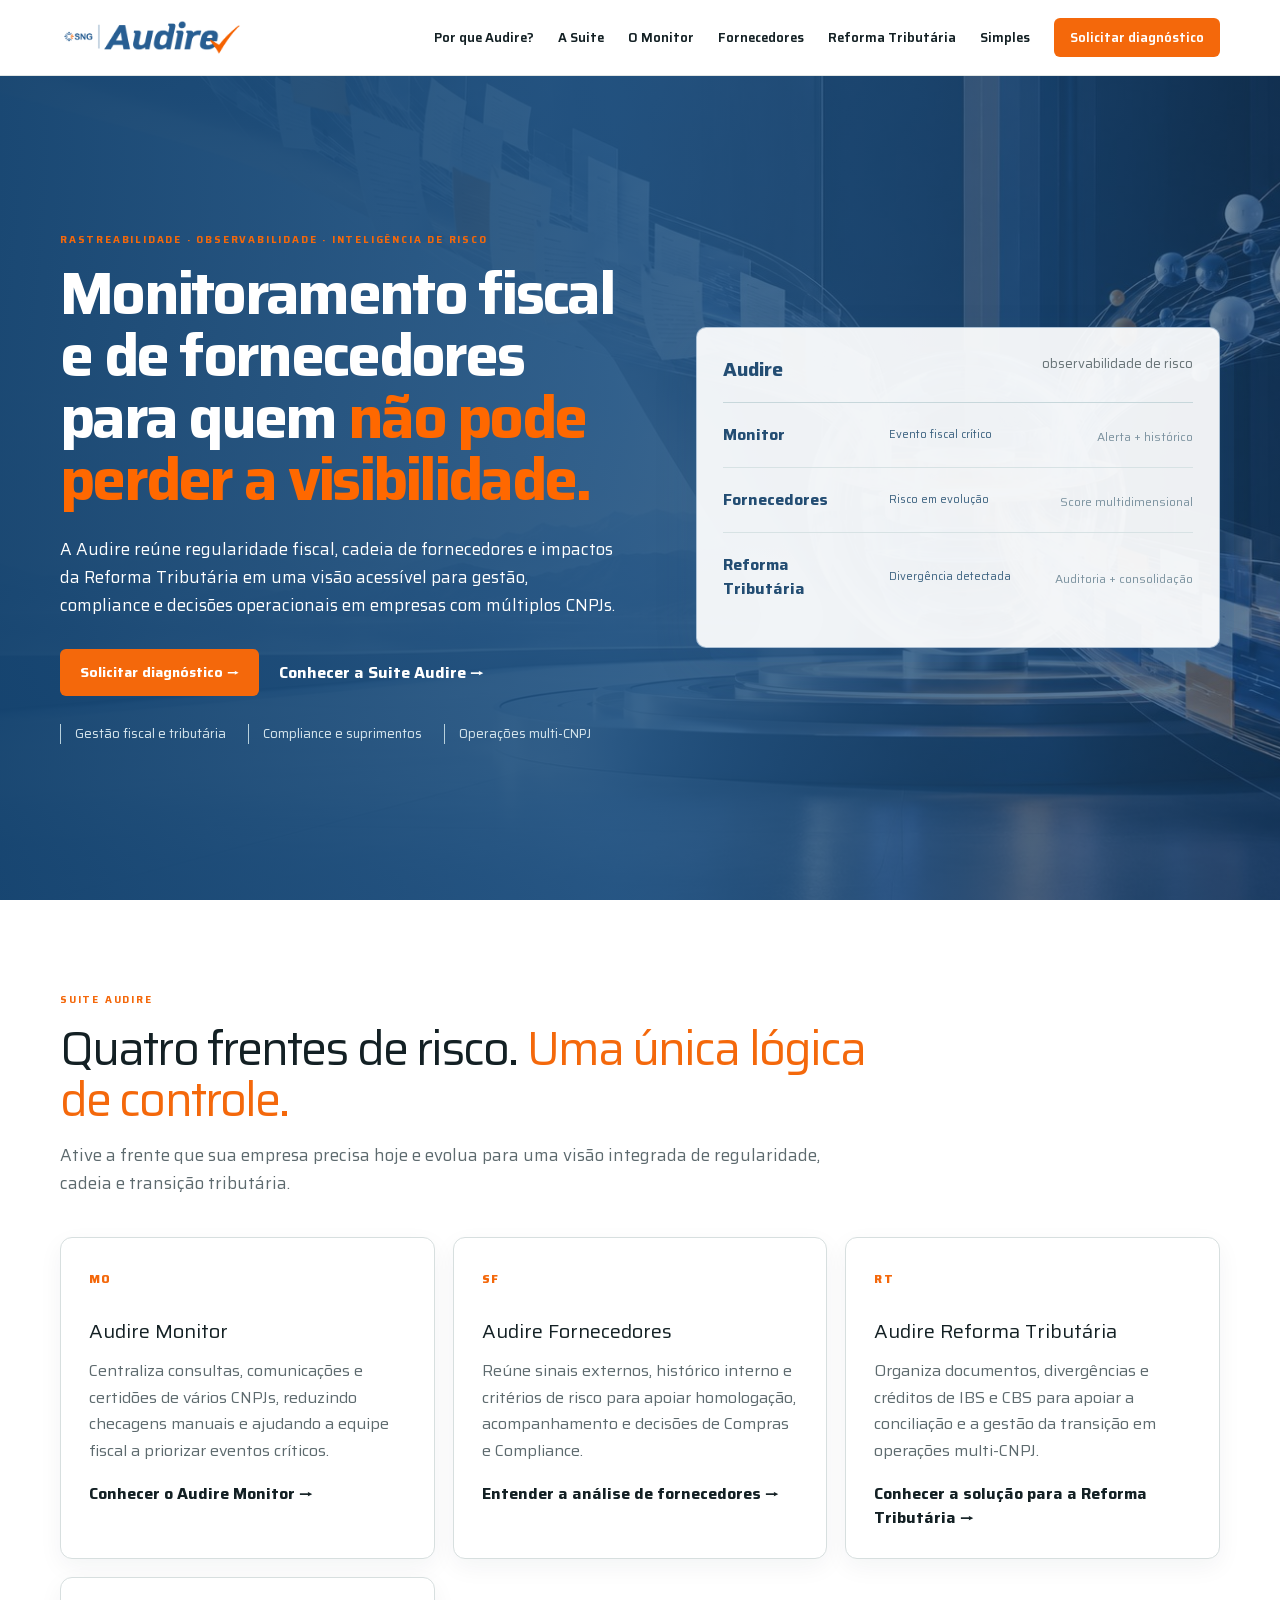
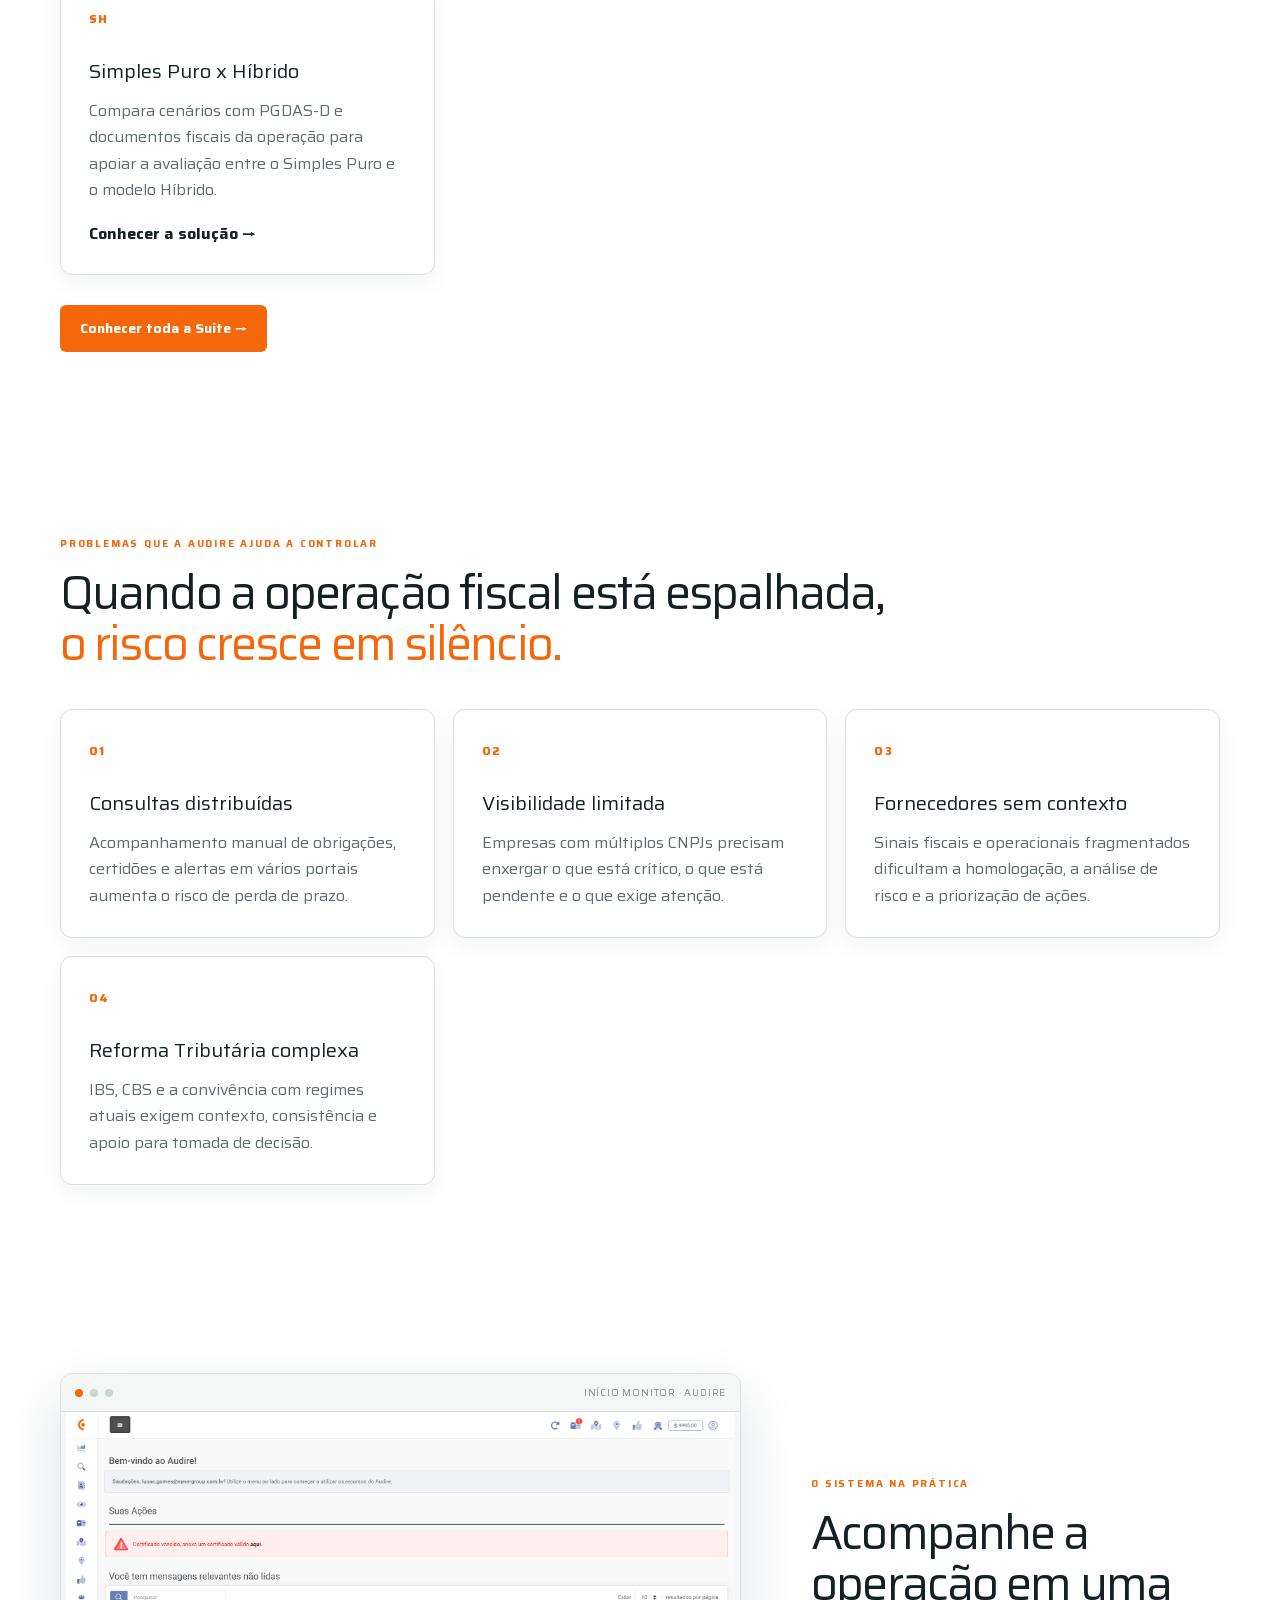
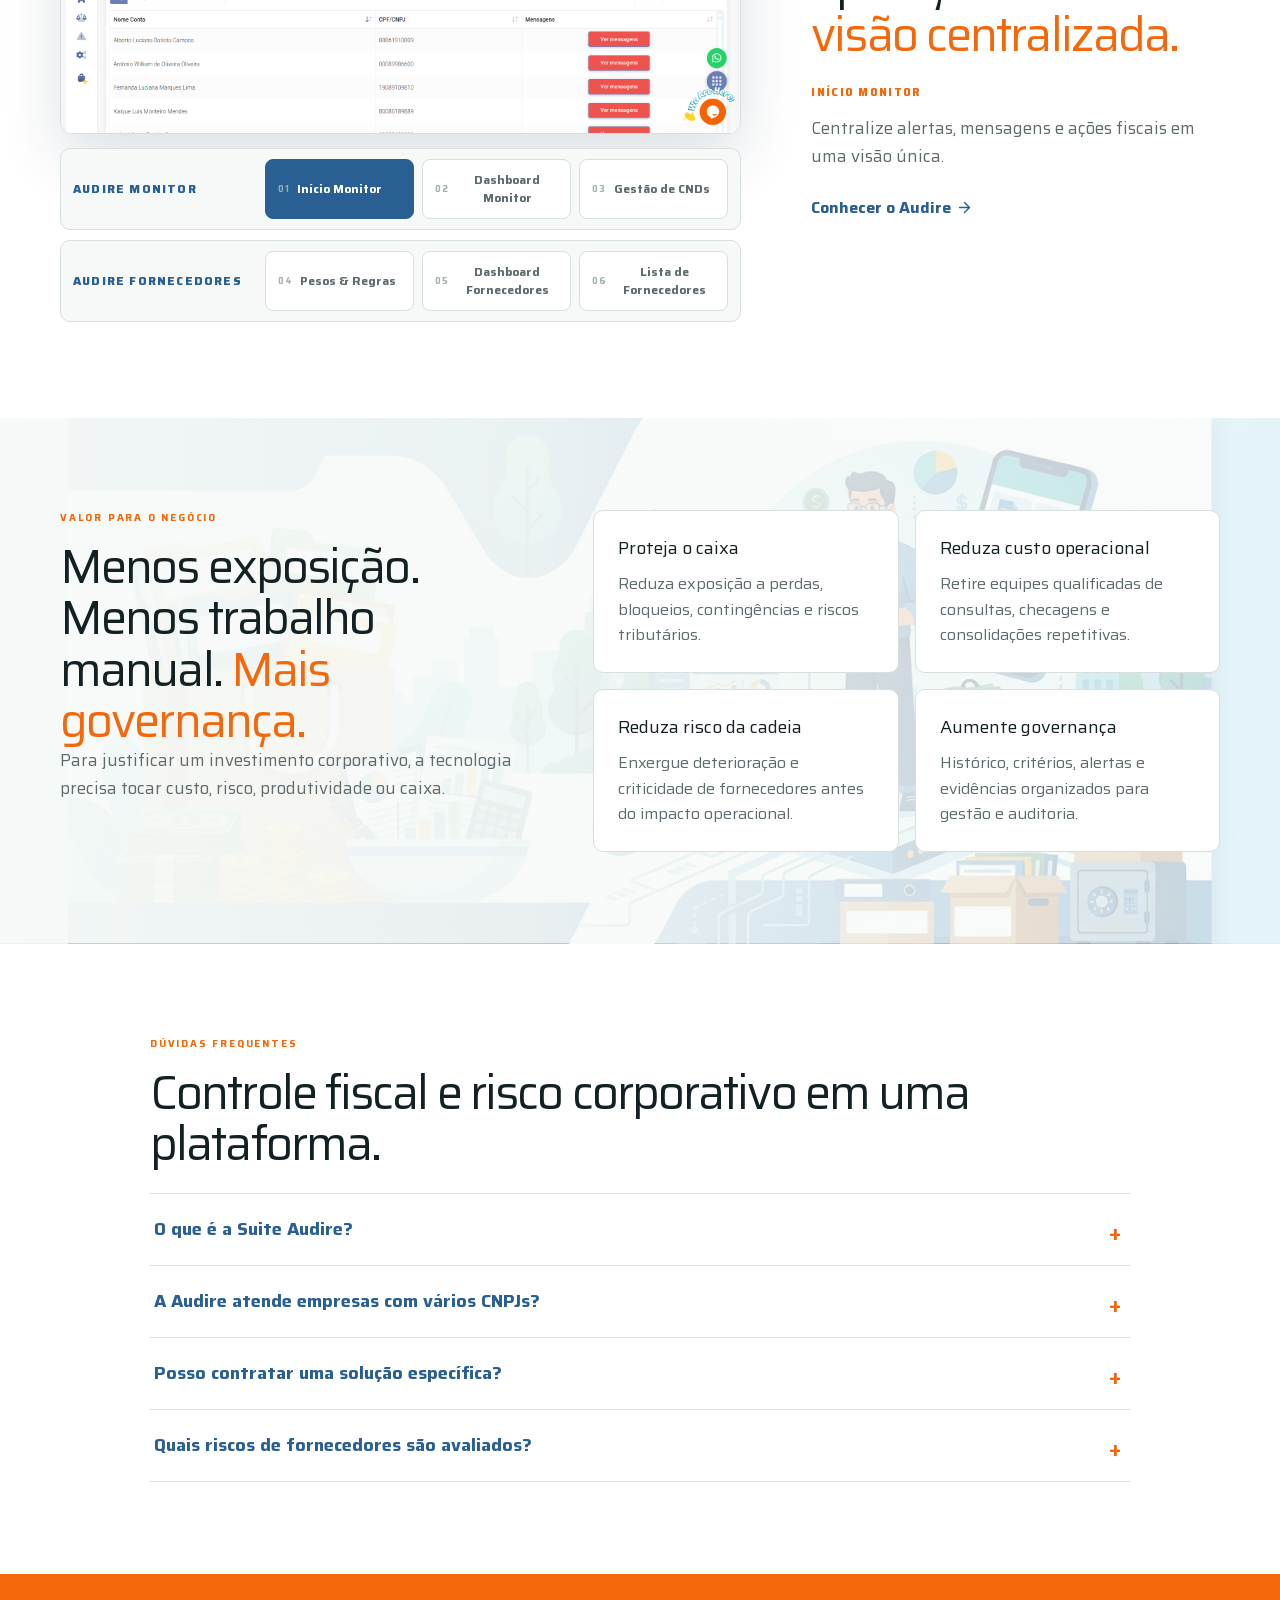
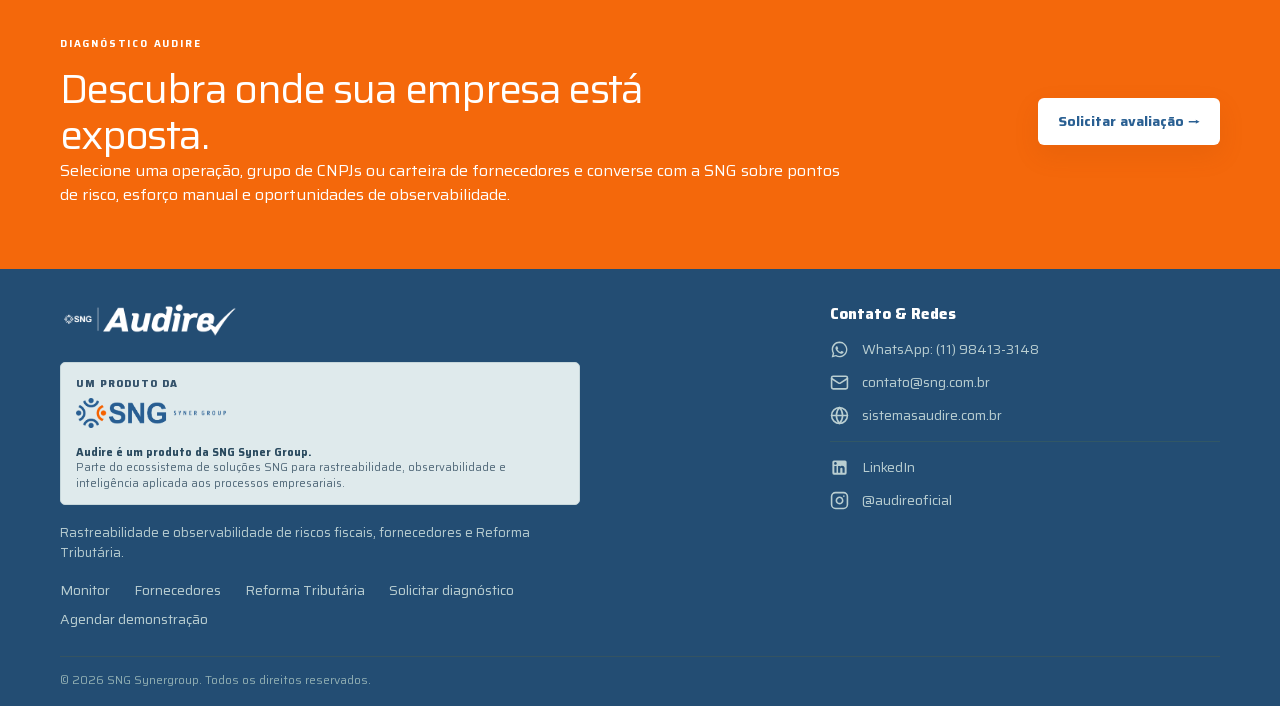
==== commit c4b793fd: "melhorias 2" ====
--- a/index.html
+++ b/index.html
@@ -144,25 +144,25 @@
               Rastreabilidade · Observabilidade · Inteligência de risco
             </div>
             <h1>
-              Antecipe riscos antes que eles <span>impactem o negócio.</span>
+              Monitoramento fiscal e de fornecedores para quem <span>não pode perder a visibilidade.</span>
             </h1>
             <p class="lead">
-              A Audire Suite monitora continuamente a regularidade fiscal, a
-              cadeia de fornecedores e os impactos da Reforma Tributária,
-              transformando eventos dispersos em histórico, alertas e
-              inteligência para decisão.
+              A Audire reúne regularidade fiscal, cadeia de fornecedores e
+              impactos da Reforma Tributária em uma visão acessível para
+              gestão, compliance e decisões operacionais em empresas com
+              múltiplos CNPJs.
             </p>
             <div class="hero-cta">
               <a class="button" href="./contato.html"
-                >Identificar meus pontos de risco →</a
+                >Solicitar diagnóstico →</a
               ><a class="text-link" href="./suite.html"
                 >Conhecer a Suite Audire →</a
               >
             </div>
             <div class="hero-tags">
-              <span>Operações multi-CNPJ</span
-              ><span>Monitoramento contínuo</span
-              ><span>Histórico auditável</span>
+              <span>Gestão fiscal e tributária</span
+              ><span>Compliance e suprimentos</span
+              ><span>Operações multi-CNPJ</span>
             </div>
           </div>
           <div class="hero-panel">
@@ -202,33 +202,45 @@
               <span>MO</span>
               <h3>Audire Monitor</h3>
               <p>
-                Compliance fiscal automatizado nas esferas federal, estadual e
-                municipal, com painel multi-CNPJ, e-CAC, Sefaz, Prefeituras,
-                CNDs, PER/DCOMP, DET e alertas por criticidade.
-              </p>
+                Centraliza consultas, comunicações e certidões de vários CNPJs,
+                reduzindo checagens manuais e ajudando a equipe fiscal a
+                priorizar eventos críticos.
+              </p>
+              <a class="text-link" href="./monitor.html"
+                >Conhecer o Audire Monitor →</a
+              >
             </article>
             <article class="pain-card">
               <span>SF</span>
               <h3>Audire Fornecedores</h3>
               <p>
-                Score fiscal, jurídico, operacional, financeiro e ESG,
-                combinando dados externos com o histórico interno da empresa.
-              </p>
+                Reúne sinais externos, histórico interno e critérios de risco
+                para apoiar homologação, acompanhamento e decisões de Compras e
+                Compliance.
+              </p>
+              <a class="text-link" href="./fornecedores.html"
+                >Entender a análise de fornecedores →</a
+              >
             </article>
             <article class="pain-card">
               <span>RT</span>
               <h3>Audire Reforma Tributária</h3>
               <p>
-                Auditoria, consolidação e monitoramento da Reforma Tributária do
-                Consumo, da elegibilidade de crédito à Apuração Assistida.
-              </p>
+                Organiza documentos, divergências e créditos de IBS e CBS para
+                apoiar a conciliação e a gestão da transição em operações
+                multi-CNPJ.
+              </p>
+              <a class="text-link" href="./reforma-tributaria.html"
+                >Conhecer a solução para a Reforma Tributária →</a
+              >
             </article>
             <article class="pain-card">
               <span>SH</span>
               <h3>Simples Puro x Híbrido</h3>
               <p>
-                Simulação com PGDAS-D e documentos fiscais reais para apoiar a
-                escolha do regime e projetar créditos de IBS e CBS.
+                Compara cenários com PGDAS-D e documentos fiscais da operação
+                para apoiar a avaliação entre o Simples Puro e o modelo
+                Híbrido.
               </p>
               <a class="text-link" href="./simples.html"
                 >Conhecer a solução →</a
@@ -237,6 +249,51 @@
           </div>
           <div class="hero-cta">
             <a class="button" href="./suite.html">Conhecer toda a Suite →</a>
+          </div>
+        </div>
+      </section>
+      <section class="section">
+        <div class="container">
+          <div class="section-heading">
+            <div class="eyebrow">Problemas que a Audire ajuda a controlar</div>
+            <h2>
+              Quando a operação fiscal está espalhada,
+              <span>o risco cresce em silêncio.</span>
+            </h2>
+          </div>
+          <div class="pain-grid">
+            <article class="pain-card">
+              <span>01</span>
+              <h3>Consultas distribuídas</h3>
+              <p>
+                Acompanhamento manual de obrigações, certidões e alertas em
+                vários portais aumenta o risco de perda de prazo.
+              </p>
+            </article>
+            <article class="pain-card">
+              <span>02</span>
+              <h3>Visibilidade limitada</h3>
+              <p>
+                Empresas com múltiplos CNPJs precisam enxergar o que está
+                crítico, o que está pendente e o que exige atenção.
+              </p>
+            </article>
+            <article class="pain-card">
+              <span>03</span>
+              <h3>Fornecedores sem contexto</h3>
+              <p>
+                Sinais fiscais e operacionais fragmentados dificultam a
+                homologação, a análise de risco e a priorização de ações.
+              </p>
+            </article>
+            <article class="pain-card">
+              <span>04</span>
+              <h3>Reforma Tributária complexa</h3>
+              <p>
+                IBS, CBS e a convivência com regimes atuais exigem contexto,
+                consistência e apoio para tomada de decisão.
+              </p>
+            </article>
           </div>
         </div>
       </section>
--- a/css/audire.css
+++ b/css/audire.css
@@ -417,6 +417,31 @@
   width: 100%;
   max-width: none;
 }
+.example-note,
+.faq-related-link {
+  color: var(--muted);
+  font-size: 0.9rem;
+  line-height: 1.55;
+}
+.example-note {
+  max-width: 760px;
+  margin-top: 12px;
+  padding-left: 14px;
+  border-left: 3px solid var(--orange);
+}
+.faq-related-link {
+  margin-top: 24px;
+}
+.faq-related-link a {
+  color: var(--blue);
+  font-weight: 700;
+  text-decoration: underline;
+  text-underline-offset: 3px;
+}
+.contact-form .button:disabled {
+  cursor: wait;
+  opacity: 0.65;
+}
 .contact-page .contact-image-panel {
   min-height: calc(100dvh - 76px);
 }
